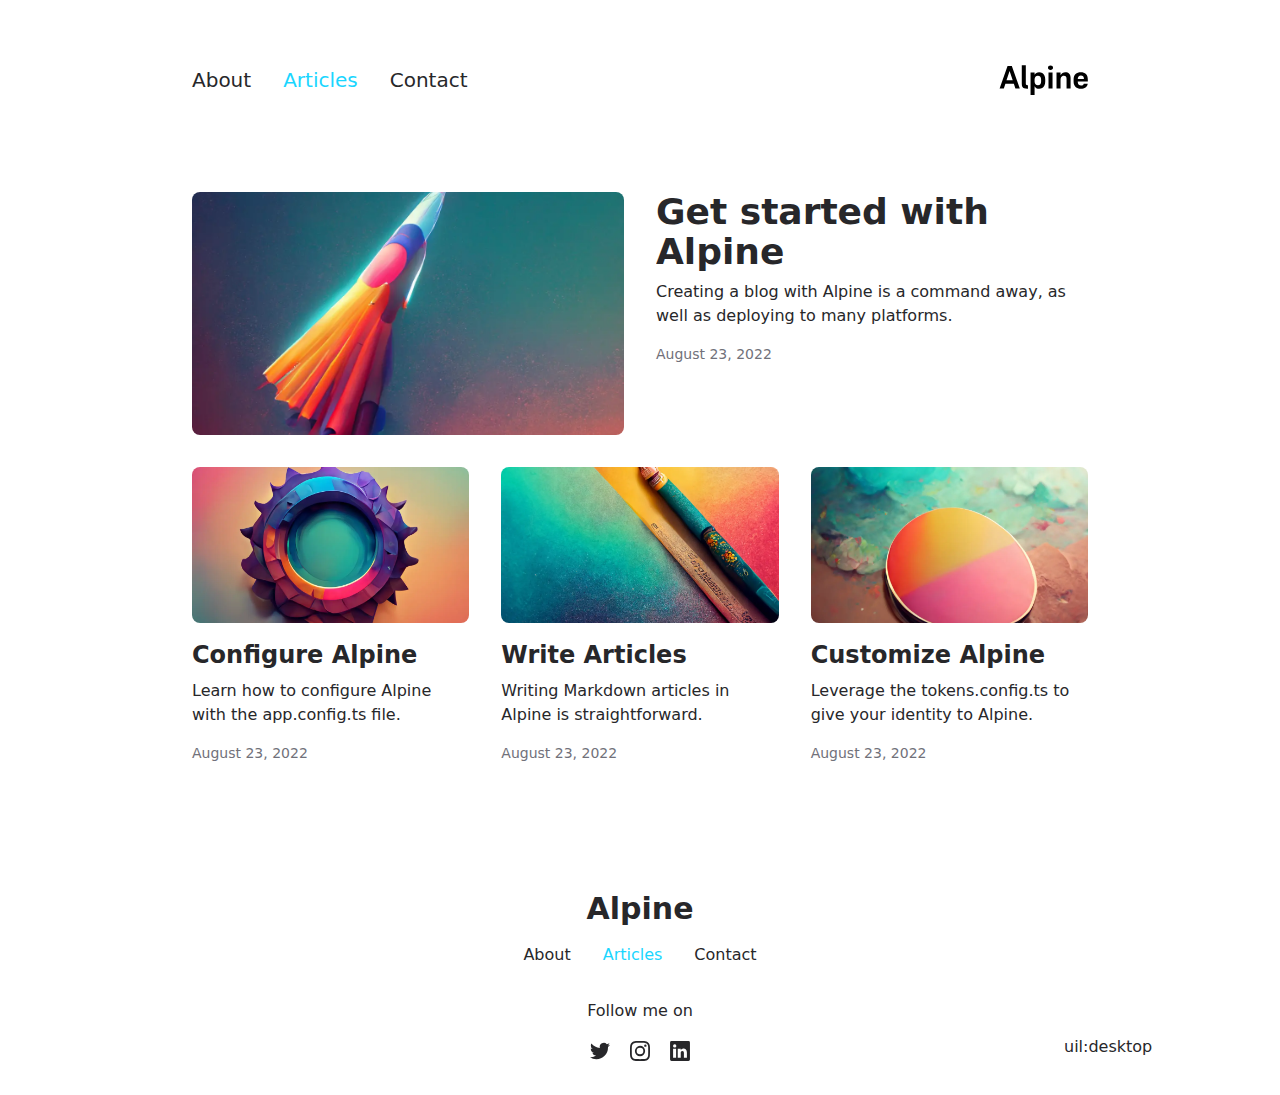
==== articles/index.html @ 825cf994 "Deploying to gh-pages from @ vioksu/nuxt-studio-alpine@f4207c452ab970a226902e7a26ba8d6c8137525a 🚀" ====
<!DOCTYPE html><html lang="en"><head><meta charset="utf-8">
<meta name="viewport" content="width=device-width, initial-scale=1">
<title>Articles</title>
<meta name="twitter:card" content="summary_large_image">
<meta name="description" content="The minimalist blog theme">
<meta property="og:description" content="The minimalist blog theme">
<meta property="og:image" content="/social-card-preview.png">
<meta property="og:image:width" content="400">
<meta property="og:image:height" content="300">
<meta property="og:image:alt" content="An image showcasing my project.">
<meta property="og:title" content="Articles">
<link rel="preload" as="fetch" crossorigin="anonymous" href="/articles/_payload.json">
<link rel="stylesheet" href="/_nuxt/entry.eggonYrV.css">
<link rel="stylesheet" href="/_nuxt/DocumentDrivenNotFound.Qo3ghNwU.css">
<link rel="stylesheet" href="/_nuxt/ArticlesList.9d3ia79c.css">
<link rel="stylesheet" href="/_nuxt/ArticlesListItem.8lKS7ilB.css">
<link rel="stylesheet" href="/_nuxt/ProseA.EMFrCzsw.css">
<link rel="stylesheet" href="/_nuxt/ProseCodeInline._t0tmk19.css">
<link rel="modulepreload" as="script" crossorigin href="/_nuxt/entry.Mct3wrgb.js">
<link rel="modulepreload" as="script" crossorigin href="/_nuxt/NuxtImg.XGGbmatW.js">
<link rel="modulepreload" as="script" crossorigin href="/_nuxt/document-driven.c6Ildq49.js">
<link rel="modulepreload" as="script" crossorigin href="/_nuxt/DocumentDrivenEmpty.C2iQu7y2.js">
<link rel="modulepreload" as="script" crossorigin href="/_nuxt/ContentRenderer.mQAjIphu.js">
<link rel="modulepreload" as="script" crossorigin href="/_nuxt/ContentRendererMarkdown.vue.DuS-UXBf.js">
<link rel="modulepreload" as="script" crossorigin href="/_nuxt/preview.THf3zXQk.js">
<link rel="modulepreload" as="script" crossorigin href="/_nuxt/DocumentDrivenNotFound._FNCalXb.js">
<link rel="modulepreload" as="script" crossorigin href="/_nuxt/page.LBpFKzcS.js">
<link rel="modulepreload" as="script" crossorigin href="/_nuxt/ContentRendererMarkdown.daVtKRZr.js">
<link rel="modulepreload" as="script" crossorigin href="/_nuxt/ArticlesList.ri4PVVdR.js">
<link rel="modulepreload" as="script" crossorigin href="/_nuxt/ArticlesListItem.LqDrs57p.js">
<link rel="modulepreload" as="script" crossorigin href="/_nuxt/date.3uOv5BcS.js">
<link rel="modulepreload" as="script" crossorigin href="/_nuxt/ProseA.SzuJxe-9.js">
<link rel="modulepreload" as="script" crossorigin href="/_nuxt/ProseCodeInline.4p5u0CTg.js">
<link rel="modulepreload" as="script" crossorigin href="/_nuxt/asyncData.eAG9JG-r.js">
<link rel="modulepreload" as="script" crossorigin href="/_nuxt/query.RYZp27i9.js">
<link rel="prefetch" as="style" href="/_nuxt/article.ZD_nXUKt.css">
<link rel="prefetch" as="script" crossorigin href="/_nuxt/article.l-3zfFbI.js">
<link rel="prefetch" as="script" crossorigin href="/_nuxt/default.DdXeZLYD.js">
<link rel="prefetch" as="script" crossorigin href="/_nuxt/client-db.WzeczgQb.js">
<link rel="prefetch" as="script" crossorigin href="/_nuxt/slugify.BfqdErsU.js">
<link rel="prefetch" as="style" href="/_nuxt/useStudio.3MfaGMCn.css">
<link rel="prefetch" as="script" crossorigin href="/_nuxt/useStudio.HnnkqNgJ.js">
<link rel="prefetch" as="style" href="/_nuxt/error-404._LjjY-y0.css">
<link rel="prefetch" as="script" crossorigin href="/_nuxt/error-404.Ei6XRgrh.js">
<link rel="prefetch" as="style" href="/_nuxt/error-500.Ke0_YfD7.css">
<link rel="prefetch" as="script" crossorigin href="/_nuxt/error-500.n2R-vgeG.js">
<script type="module" src="/_nuxt/entry.Mct3wrgb.js" crossorigin></script><style id="pinceau-runtime-hydratable">@media{.phy[--]{--puid:n70by9-v;}.pv-XPcCUh{max-width:var(--elements-container-maxWidth);padding-left:var(--elements-container-padding-mobile);padding-right:var(--elements-container-padding-mobile);}@media (min-width: 475px){.pv-XPcCUh{padding-left:var(--elements-container-padding-xs);padding-right:var(--elements-container-padding-xs);}}@media (min-width: 640px){.pv-XPcCUh{padding-left:var(--elements-container-padding-sm);padding-right:var(--elements-container-padding-sm);}}@media (min-width: 768px){.pv-XPcCUh{padding-left:var(--elements-container-padding-md);padding-right:var(--elements-container-padding-md);}}} </style><style id="pinceau-theme">@media { :root {--pinceau-mq: initial; --alpine-readableLine: 68ch;--alpine-backdrop-backgroundColor: #f4f4f5b3;--prose-code-inline-padding: 0.2rem 0.375rem 0.2rem 0.375rem;--prose-code-block-backdropFilter: contrast(1);--prose-code-block-border-style: solid;--prose-code-block-border-width: 1px;--prose-tbody-tr-borderBottom-style: dashed;--prose-tbody-tr-borderBottom-width: 1px;--prose-th-textAlign: inherit;--prose-thead-borderBottom-style: solid;--prose-thead-borderBottom-width: 1px;--prose-thead-border-style: solid;--prose-thead-border-width: 0px;--prose-table-textAlign: start;--prose-hr-width: 1px;--prose-hr-style: solid;--prose-li-listStylePosition: outside;--prose-ol-li-markerColor: currentColor;--prose-ol-paddingInlineStart: 21px;--prose-ol-listStyleType: decimal;--prose-ul-li-markerColor: currentColor;--prose-ul-paddingInlineStart: 21px;--prose-ul-listStyleType: disc;--prose-blockquote-border-style: solid;--prose-blockquote-border-width: 4px;--prose-blockquote-quotes: '201C' '201D' '2018' '2019';--prose-blockquote-paddingInlineStart: 24px;--prose-a-code-color-hover: currentColor;--prose-a-code-color-static: currentColor;--prose-a-hasCode-borderBottom: none;--prose-a-border-distance: 2px;--prose-a-border-color-hover: currentColor;--prose-a-border-color-static: currentColor;--prose-a-border-style-hover: solid;--prose-a-border-style-static: dashed;--prose-a-border-width: 1px;--prose-a-color-static: inherit;--prose-a-textDecoration: none;--prose-h6-margin: 3rem 0 2rem;--prose-h5-margin: 3rem 0 2rem;--prose-h4-margin: 3rem 0 2rem;--prose-h3-margin: 3rem 0 2rem;--prose-h2-margin: 3rem 0 2rem;--prose-h1-margin: 0 0 2rem;--prose-p-fontSize: 18px;--typography-lead-loose: 2;--typography-lead-relaxed: 1.625;--typography-lead-normal: 1.5;--typography-lead-snug: 1.375;--typography-lead-tight: 1.25;--typography-lead-none: 1;--typography-lead-10: 2.5rem;--typography-lead-9: 2.25rem;--typography-lead-8: 2rem;--typography-lead-7: 1.75rem;--typography-lead-6: 1.5rem;--typography-lead-5: 1.25rem;--typography-lead-4: 1rem;--typography-lead-3: .75rem;--typography-lead-2: .5rem;--typography-lead-1: .025rem;--typography-fontWeight-black: 900;--typography-fontWeight-extrabold: 800;--typography-fontWeight-bold: 700;--typography-fontWeight-semibold: 600;--typography-fontWeight-medium: 500;--typography-fontWeight-normal: 400;--typography-fontWeight-light: 300;--typography-fontWeight-extralight: 200;--typography-fontWeight-thin: 100;--typography-fontSize-9xl: 128px;--typography-fontSize-8xl: 96px;--typography-fontSize-7xl: 72px;--typography-fontSize-6xl: 60px;--typography-fontSize-5xl: 48px;--typography-fontSize-4xl: 36px;--typography-fontSize-3xl: 30px;--typography-fontSize-2xl: 24px;--typography-fontSize-xl: 20px;--typography-fontSize-lg: 18px;--typography-fontSize-base: 16px;--typography-fontSize-sm: 14px;--typography-fontSize-xs: 12px;--typography-letterSpacing-wide: 0.025em;--typography-letterSpacing-tight: -0.025em;--typography-verticalMargin-base: 24px;--typography-verticalMargin-sm: 16px;--elements-border-secondary-hover: [object Object];--elements-backdrop-background: #fffc;--elements-backdrop-filter: saturate(200%) blur(20px);--elements-container-maxWidth: 64rem;--lead-loose: 2;--lead-relaxed: 1.625;--lead-normal: 1.5;--lead-snug: 1.375;--lead-tight: 1.25;--lead-none: 1;--lead-10: 2.5rem;--lead-9: 2.25rem;--lead-8: 2rem;--lead-7: 1.75rem;--lead-6: 1.5rem;--lead-5: 1.25rem;--lead-4: 1rem;--lead-3: .75rem;--lead-2: .5rem;--lead-1: .025rem;--letterSpacing-widest: 0.1em;--letterSpacing-wider: 0.05em;--letterSpacing-wide: 0.025em;--letterSpacing-normal: 0em;--letterSpacing-tight: -0.025em;--letterSpacing-tighter: -0.05em;--fontSize-9xl: 8rem;--fontSize-8xl: 6rem;--fontSize-7xl: 4.5rem;--fontSize-6xl: 3.75rem;--fontSize-5xl: 3rem;--fontSize-4xl: 2.25rem;--fontSize-3xl: 1.875rem;--fontSize-2xl: 1.5rem;--fontSize-xl: 1.25rem;--fontSize-lg: 1.125rem;--fontSize-base: 1rem;--fontSize-sm: 0.875rem;--fontSize-xs: 0.75rem;--fontWeight-black: 900;--fontWeight-extrabold: 800;--fontWeight-bold: 700;--fontWeight-semibold: 600;--fontWeight-medium: 500;--fontWeight-normal: 400;--fontWeight-light: 300;--fontWeight-extralight: 200;--fontWeight-thin: 100;--font-mono: ui-monospace, SFMono-Regular, Menlo, Monaco, Consolas, Liberation Mono, Courier New, monospace;--font-serif: ui-serif, Georgia, Cambria, Times New Roman, Times, serif;--font-sans: ui-sans-serif, system-ui, -apple-system, BlinkMacSystemFont, Segoe UI, Roboto, Helvetica Neue, Arial, Noto Sans, sans-serif, Apple Color Emoji, Segoe UI Emoji, Segoe UI Symbol, Noto Color Emoji;--opacity-total: 1;--opacity-high: 0.8;--opacity-medium: 0.5;--opacity-soft: 0.3;--opacity-light: 0.15;--opacity-bright: 0.1;--opacity-noOpacity: 0;--borderWidth-lg: 3px;--borderWidth-md: 2px;--borderWidth-sm: 1px;--borderWidth-noBorder: 0;--space-rem-875: 0.875rem;--space-rem-625: 0.625rem;--space-rem-375: 0.375rem;--space-rem-125: 0.125rem;--space-px: 1px;--space-128: 32rem;--space-96: 24rem;--space-80: 20rem;--space-72: 18rem;--space-64: 16rem;--space-60: 15rem;--space-56: 14rem;--space-52: 13rem;--space-48: 12rem;--space-44: 11rem;--space-40: 10rem;--space-36: 9rem;--space-32: 8rem;--space-28: 7rem;--space-24: 6rem;--space-20: 5rem;--space-16: 4rem;--space-14: 3.5rem;--space-12: 3rem;--space-11: 2.75rem;--space-10: 2.5rem;--space-9: 2.25rem;--space-8: 2rem;--space-7: 1.75rem;--space-6: 1.5rem;--space-5: 1.25rem;--space-4: 1rem;--space-3: 0.75rem;--space-2: 0.5rem;--space-1: 0.25rem;--space-0: 0px;--size-full: 100%;--size-7xl: 80rem;--size-6xl: 72rem;--size-5xl: 64rem;--size-4xl: 56rem;--size-3xl: 48rem;--size-2xl: 42rem;--size-xl: 36rem;--size-lg: 32rem;--size-md: 28rem;--size-sm: 24rem;--size-xs: 20rem;--size-200: 200px;--size-104: 104px;--size-80: 80px;--size-64: 64px;--size-56: 56px;--size-48: 48px;--size-40: 40px;--size-32: 32px;--size-24: 24px;--size-20: 20px;--size-16: 16px;--size-12: 12px;--size-8: 8px;--size-6: 6px;--size-4: 4px;--size-2: 2px;--size-0: 0px;--radii-full: 9999px;--radii-3xl: 1.75rem;--radii-2xl: 1.5rem;--radii-xl: 1rem;--radii-lg: 0.75rem;--radii-md: 0.5rem;--radii-sm: 0.375rem;--radii-xs: 0.25rem;--radii-2xs: 0.125rem;--radii-none: 0px;--shadow-none: 0px 0px 0px 0px transparent;--shadow-lg: 0px 10px 15px -3px #000000, 0px 4px 6px -4px #000000;--shadow-md: 0px 4px 6px -1px #000000, 0px 2px 4px -2px #000000;--shadow-sm: 0px 1px 3px 0px #000000, 0px 1px 2px -1px #000000;--shadow-xs: 0px 1px 2px 0px #000000;--height-screen: 100vh;--width-screen: 100vw;--color-primary-900: #002e38;--color-primary-800: #005c70;--color-primary-700: #008aa9;--color-primary-600: #00b9e1;--color-primary-500: #1ad6ff;--color-primary-400: #40ddff;--color-primary-300: #66e4ff;--color-primary-200: #8deaff;--color-primary-100: #b3f1ff;--color-primary-50: #d9f8ff;--color-ruby-900: #380011;--color-ruby-800: #700021;--color-ruby-700: #a90032;--color-ruby-600: #e10043;--color-ruby-500: #ff1a5e;--color-ruby-400: #ff4079;--color-ruby-300: #ff6694;--color-ruby-200: #ff8dae;--color-ruby-100: #ffb3c9;--color-ruby-50: #ffd9e4;--color-pink-900: #380025;--color-pink-800: #70004b;--color-pink-700: #a90070;--color-pink-600: #e10095;--color-pink-500: #ff1ab2;--color-pink-400: #ff40bf;--color-pink-300: #ff66cc;--color-pink-200: #ff8dd8;--color-pink-100: #ffb3e5;--color-pink-50: #ffd9f2;--color-purple-900: #190038;--color-purple-800: #330070;--color-purple-700: #4c00a9;--color-purple-600: #6500e1;--color-purple-500: #811aff;--color-purple-400: #9640ff;--color-purple-300: #ab66ff;--color-purple-200: #c08dff;--color-purple-100: #d5b3ff;--color-purple-50: #ead9ff;--color-royalblue-900: #0b0531;--color-royalblue-800: #160a62;--color-royalblue-700: #211093;--color-royalblue-600: #2c15c4;--color-royalblue-500: #4127e8;--color-royalblue-400: #614bec;--color-royalblue-300: #806ff0;--color-royalblue-200: #a093f3;--color-royalblue-100: #c0b7f7;--color-royalblue-50: #dfdbfb;--color-indigoblue-900: #001238;--color-indigoblue-800: #002370;--color-indigoblue-700: #0035a9;--color-indigoblue-600: #0047e1;--color-indigoblue-500: #1a62ff;--color-indigoblue-400: #407cff;--color-indigoblue-300: #6696ff;--color-indigoblue-200: #8db0ff;--color-indigoblue-100: #b3cbff;--color-indigoblue-50: #d9e5ff;--color-blue-900: #002438;--color-blue-800: #004870;--color-blue-700: #006ca9;--color-blue-600: #0090e1;--color-blue-500: #1aadff;--color-blue-400: #40bbff;--color-blue-300: #66c8ff;--color-blue-200: #8dd6ff;--color-blue-100: #b3e4ff;--color-blue-50: #d9f1ff;--color-lightblue-900: #002e38;--color-lightblue-800: #005c70;--color-lightblue-700: #008aa9;--color-lightblue-600: #00b9e1;--color-lightblue-500: #1ad6ff;--color-lightblue-400: #40ddff;--color-lightblue-300: #66e4ff;--color-lightblue-200: #8deaff;--color-lightblue-100: #b3f1ff;--color-lightblue-50: #d9f8ff;--color-teal-900: #062a28;--color-teal-800: #0b544f;--color-teal-700: #117d77;--color-teal-600: #16a79e;--color-teal-500: #1cd1c6;--color-teal-400: #36e4da;--color-teal-300: #5fe9e1;--color-teal-200: #87efe9;--color-teal-100: #aff4f0;--color-teal-50: #d7faf8;--color-pear-900: #2a2b09;--color-pear-800: #545512;--color-pear-700: #7e801b;--color-pear-600: #a8aa24;--color-pear-500: #d0d32f;--color-pear-400: #d8da52;--color-pear-300: #e0e274;--color-pear-200: #e8e997;--color-pear-100: #eff0ba;--color-pear-50: #f7f8dc;--color-red-900: #380300;--color-red-800: #700700;--color-red-700: #a90a00;--color-red-600: #e10e00;--color-red-500: #ff281a;--color-red-400: #ff4c40;--color-red-300: #ff7066;--color-red-200: #ff948d;--color-red-100: #ffb7b3;--color-red-50: #ffdbd9;--color-orange-900: #381800;--color-orange-800: #702f00;--color-orange-700: #a94700;--color-orange-600: #e15e00;--color-orange-500: #ff7a1a;--color-orange-400: #ff9040;--color-orange-300: #ffa666;--color-orange-200: #ffbd8d;--color-orange-100: #ffd3b3;--color-orange-50: #ffe9d9;--color-yellow-900: #362b03;--color-yellow-800: #6d5605;--color-yellow-700: #a38108;--color-yellow-600: #daac0a;--color-yellow-500: #f5c828;--color-yellow-400: #f7d14c;--color-yellow-300: #f8da70;--color-yellow-200: #fae393;--color-yellow-100: #fcedb7;--color-yellow-50: #fdf6db;--color-green-900: #003f25;--color-green-800: #005e38;--color-green-700: #007e4a;--color-green-600: #009d5d;--color-green-500: #00bd6f;--color-green-400: #00dc82;--color-green-300: #30ffaa;--color-green-200: #83ffcc;--color-green-100: #acffdd;--color-green-50: #d6ffee;--color-gray-900: #18181B;--color-gray-800: #27272A;--color-gray-700: #3f3f46;--color-gray-600: #52525B;--color-gray-500: #71717A;--color-gray-400: #a1a1aa;--color-gray-300: #D4d4d8;--color-gray-200: #e4e4e7;--color-gray-100: #f4f4f5;--color-gray-50: #fafafa;--color-black: #0c0c0d;--color-white: #FFFFFF;--media-portrait: only screen and (orientation: portrait);--media-landscape: only screen and (orientation: landscape);--media-rm: (prefers-reduced-motion: reduce);--media-2xl: (min-width: 1536px);--media-xl: (min-width: 1280px);--media-lg: (min-width: 1024px);--media-md: (min-width: 768px);--media-sm: (min-width: 640px);--media-xs: (min-width: 475px);--alpine-body-color: var(--color-gray-800);--alpine-body-backgroundColor: var(--color-white);--prose-code-inline-fontWeight: var(--typography-fontWeight-normal);--prose-code-inline-fontSize: var(--typography-fontSize-sm);--prose-code-inline-borderRadius: var(--radii-xs);--prose-code-block-pre-padding: var(--typography-verticalMargin-sm);--prose-code-block-margin: var(--typography-verticalMargin-base) 0;--prose-code-block-fontSize: var(--typography-fontSize-sm);--prose-tbody-code-inline-fontSize: var(--typography-fontSize-sm);--prose-tbody-td-padding: var(--typography-verticalMargin-sm);--prose-th-fontWeight: var(--typography-fontWeight-semibold);--prose-th-padding: 0 var(--typography-verticalMargin-sm) var(--typography-verticalMargin-sm) var(--typography-verticalMargin-sm);--prose-table-lineHeight: var(--typography-lead-6);--prose-table-fontSize: var(--typography-fontSize-sm);--prose-table-margin: var(--typography-verticalMargin-base) 0;--prose-hr-margin: var(--typography-verticalMargin-base) 0;--prose-li-margin: var(--typography-verticalMargin-sm) 0;--prose-ol-margin: var(--typography-verticalMargin-base) 0;--prose-ul-margin: var(--typography-verticalMargin-base) 0;--prose-blockquote-margin: var(--typography-verticalMargin-base) 0;--prose-a-code-border-style: var(--prose-a-border-style-static);--prose-a-code-border-width: var(--prose-a-border-width);--prose-a-fontWeight: var(--typography-fontWeight-medium);--prose-img-margin: var(--typography-verticalMargin-base) 0;--prose-strong-fontWeight: var(--typography-fontWeight-semibold);--prose-h6-iconSize: var(--typography-fontSize-base);--prose-h6-fontWeight: var(--typography-fontWeight-semibold);--prose-h6-lineHeight: var(--typography-lead-normal);--prose-h6-fontSize: var(--typography-fontSize-lg);--prose-h5-iconSize: var(--typography-fontSize-lg);--prose-h5-fontWeight: var(--typography-fontWeight-semibold);--prose-h5-lineHeight: var(--typography-lead-snug);--prose-h5-fontSize: var(--typography-fontSize-xl);--prose-h4-iconSize: var(--typography-fontSize-lg);--prose-h4-letterSpacing: var(--typography-letterSpacing-tight);--prose-h4-fontWeight: var(--typography-fontWeight-semibold);--prose-h4-lineHeight: var(--typography-lead-snug);--prose-h4-fontSize: var(--typography-fontSize-2xl);--prose-h3-iconSize: var(--typography-fontSize-xl);--prose-h3-letterSpacing: var(--typography-letterSpacing-tight);--prose-h3-fontWeight: var(--typography-fontWeight-semibold);--prose-h3-lineHeight: var(--typography-lead-snug);--prose-h3-fontSize: var(--typography-fontSize-3xl);--prose-h2-iconSize: var(--typography-fontSize-2xl);--prose-h2-letterSpacing: var(--typography-letterSpacing-tight);--prose-h2-fontWeight: var(--typography-fontWeight-semibold);--prose-h2-lineHeight: var(--typography-lead-tight);--prose-h2-fontSize: var(--typography-fontSize-4xl);--prose-h1-iconSize: var(--typography-fontSize-3xl);--prose-h1-letterSpacing: var(--typography-letterSpacing-tight);--prose-h1-fontWeight: var(--typography-fontWeight-bold);--prose-h1-lineHeight: var(--typography-lead-tight);--prose-h1-fontSize: var(--typography-fontSize-5xl);--prose-p-br-margin: var(--typography-verticalMargin-base) 0 0 0;--prose-p-margin: var(--typography-verticalMargin-base) 0;--prose-p-lineHeight: var(--typography-lead-normal);--typography-color-primary-900: var(--color-primary-900);--typography-color-primary-800: var(--color-primary-800);--typography-color-primary-700: var(--color-primary-700);--typography-color-primary-600: var(--color-primary-600);--typography-color-primary-500: var(--color-primary-500);--typography-color-primary-400: var(--color-primary-400);--typography-color-primary-300: var(--color-primary-300);--typography-color-primary-200: var(--color-primary-200);--typography-color-primary-100: var(--color-primary-100);--typography-color-primary-50: var(--color-primary-50);--typography-font-code: var(--font-mono);--typography-font-body: var(--font-sans);--typography-font-display: var(--font-sans);--typography-body-backgroundColor: var(--color-white);--typography-body-color: var(--color-black);--elements-state-danger-borderColor-secondary: var(--color-red-200);--elements-state-danger-borderColor-primary: var(--color-red-100);--elements-state-danger-backgroundColor-secondary: var(--color-red-100);--elements-state-danger-backgroundColor-primary: var(--color-red-50);--elements-state-danger-color-secondary: var(--color-red-600);--elements-state-danger-color-primary: var(--color-red-500);--elements-state-warning-borderColor-secondary: var(--color-yellow-200);--elements-state-warning-borderColor-primary: var(--color-yellow-100);--elements-state-warning-backgroundColor-secondary: var(--color-yellow-100);--elements-state-warning-backgroundColor-primary: var(--color-yellow-50);--elements-state-warning-color-secondary: var(--color-yellow-700);--elements-state-warning-color-primary: var(--color-yellow-600);--elements-state-success-borderColor-secondary: var(--color-green-200);--elements-state-success-borderColor-primary: var(--color-green-100);--elements-state-success-backgroundColor-secondary: var(--color-green-100);--elements-state-success-backgroundColor-primary: var(--color-green-50);--elements-state-success-color-secondary: var(--color-green-600);--elements-state-success-color-primary: var(--color-green-500);--elements-state-info-borderColor-secondary: var(--color-blue-200);--elements-state-info-borderColor-primary: var(--color-blue-100);--elements-state-info-backgroundColor-secondary: var(--color-blue-100);--elements-state-info-backgroundColor-primary: var(--color-blue-50);--elements-state-info-color-secondary: var(--color-blue-600);--elements-state-info-color-primary: var(--color-blue-500);--elements-state-primary-borderColor-secondary: var(--color-primary-200);--elements-state-primary-borderColor-primary: var(--color-primary-100);--elements-state-primary-backgroundColor-secondary: var(--color-primary-100);--elements-state-primary-backgroundColor-primary: var(--color-primary-50);--elements-state-primary-color-secondary: var(--color-primary-700);--elements-state-primary-color-primary: var(--color-primary-600);--elements-surface-secondary-backgroundColor: var(--color-gray-200);--elements-surface-primary-backgroundColor: var(--color-gray-100);--elements-surface-background-base: var(--color-gray-100);--elements-border-secondary-static: var(--color-gray-200);--elements-border-primary-hover: var(--color-gray-200);--elements-border-primary-static: var(--color-gray-100);--elements-container-padding-md: var(--space-16);--elements-container-padding-sm: var(--space-12);--elements-container-padding-xs: var(--space-8);--elements-container-padding-mobile: var(--space-6);--elements-text-secondary-color-hover: var(--color-gray-700);--elements-text-secondary-color-static: var(--color-gray-500);--elements-text-primary-color-static: var(--color-gray-900);--text-6xl-lineHeight: var(--lead-none);--text-6xl-fontSize: var(--fontSize-6xl);--text-5xl-lineHeight: var(--lead-none);--text-5xl-fontSize: var(--fontSize-5xl);--text-4xl-lineHeight: var(--lead-10);--text-4xl-fontSize: var(--fontSize-4xl);--text-3xl-lineHeight: var(--lead-9);--text-3xl-fontSize: var(--fontSize-3xl);--text-2xl-lineHeight: var(--lead-8);--text-2xl-fontSize: var(--fontSize-2xl);--text-xl-lineHeight: var(--lead-7);--text-xl-fontSize: var(--fontSize-xl);--text-lg-lineHeight: var(--lead-7);--text-lg-fontSize: var(--fontSize-lg);--text-base-lineHeight: var(--lead-6);--text-base-fontSize: var(--fontSize-base);--text-sm-lineHeight: var(--lead-5);--text-sm-fontSize: var(--fontSize-sm);--text-xs-lineHeight: var(--lead-4);--text-xs-fontSize: var(--fontSize-xs);--shadow-2xl: 0px 25px 50px -12px var(--color-gray-900);--shadow-xl: 0px 20px 25px -5px var(--color-gray-400), 0px 8px 10px -6px #000000;--color-secondary-900: var(--color-gray-900);--color-secondary-800: var(--color-gray-800);--color-secondary-700: var(--color-gray-700);--color-secondary-600: var(--color-gray-600);--color-secondary-500: var(--color-gray-500);--color-secondary-400: var(--color-gray-400);--color-secondary-300: var(--color-gray-300);--color-secondary-200: var(--color-gray-200);--color-secondary-100: var(--color-gray-100);--color-secondary-50: var(--color-gray-50);--prose-a-code-background-hover: var(--typography-color-primary-50);--prose-a-code-border-color-hover: var(--typography-color-primary-500);--prose-a-color-hover: var(--typography-color-primary-500);--typography-color-secondary-900: var(--color-secondary-900);--typography-color-secondary-800: var(--color-secondary-800);--typography-color-secondary-700: var(--color-secondary-700);--typography-color-secondary-600: var(--color-secondary-600);--typography-color-secondary-500: var(--color-secondary-500);--typography-color-secondary-400: var(--color-secondary-400);--typography-color-secondary-300: var(--color-secondary-300);--typography-color-secondary-200: var(--color-secondary-200);--typography-color-secondary-100: var(--color-secondary-100);--typography-color-secondary-50: var(--color-secondary-50);--prose-code-inline-backgroundColor: var(--typography-color-secondary-100);--prose-code-inline-color: var(--typography-color-secondary-700);--prose-code-block-backgroundColor: var(--typography-color-secondary-100);--prose-code-block-color: var(--typography-color-secondary-700);--prose-code-block-border-color: var(--typography-color-secondary-200);--prose-tbody-tr-borderBottom-color: var(--typography-color-secondary-200);--prose-th-color: var(--typography-color-secondary-600);--prose-thead-borderBottom-color: var(--typography-color-secondary-200);--prose-thead-border-color: var(--typography-color-secondary-300);--prose-hr-color: var(--typography-color-secondary-200);--prose-blockquote-border-color: var(--typography-color-secondary-200);--prose-blockquote-color: var(--typography-color-secondary-500);--prose-a-code-border-color-static: var(--typography-color-secondary-400); } }@media { :root.dark {--pinceau-mq: dark; --alpine-backdrop-backgroundColor: #18181bb3;--prose-code-block-backdropFilter: contrast(1);--prose-ol-li-markerColor: currentColor;--prose-ul-li-markerColor: currentColor;--prose-a-code-color-hover: currentColor;--prose-a-code-color-static: currentColor;--prose-a-border-color-hover: currentColor;--prose-a-border-color-static: currentColor;--prose-a-color-static: inherit;--elements-backdrop-background: #0c0d0ccc;--alpine-body-color: var(--color-gray-200);--alpine-body-backgroundColor: var(--color-black);--typography-body-backgroundColor: var(--color-black);--typography-body-color: var(--color-white);--elements-state-danger-borderColor-secondary: var(--color-red-700);--elements-state-danger-borderColor-primary: var(--color-red-800);--elements-state-danger-backgroundColor-secondary: var(--color-red-800);--elements-state-danger-backgroundColor-primary: var(--color-red-900);--elements-state-danger-color-secondary: var(--color-red-200);--elements-state-danger-color-primary: var(--color-red-300);--elements-state-warning-borderColor-secondary: var(--color-yellow-700);--elements-state-warning-borderColor-primary: var(--color-yellow-800);--elements-state-warning-backgroundColor-secondary: var(--color-yellow-800);--elements-state-warning-backgroundColor-primary: var(--color-yellow-900);--elements-state-warning-color-secondary: var(--color-yellow-200);--elements-state-warning-color-primary: var(--color-yellow-400);--elements-state-success-borderColor-secondary: var(--color-green-700);--elements-state-success-borderColor-primary: var(--color-green-800);--elements-state-success-backgroundColor-secondary: var(--color-green-800);--elements-state-success-backgroundColor-primary: var(--color-green-900);--elements-state-success-color-secondary: var(--color-green-200);--elements-state-success-color-primary: var(--color-green-400);--elements-state-info-borderColor-secondary: var(--color-blue-700);--elements-state-info-borderColor-primary: var(--color-blue-800);--elements-state-info-backgroundColor-secondary: var(--color-blue-800);--elements-state-info-backgroundColor-primary: var(--color-blue-900);--elements-state-info-color-secondary: var(--color-blue-200);--elements-state-info-color-primary: var(--color-blue-400);--elements-state-primary-borderColor-secondary: var(--color-primary-700);--elements-state-primary-borderColor-primary: var(--color-primary-800);--elements-state-primary-backgroundColor-secondary: var(--color-primary-800);--elements-state-primary-backgroundColor-primary: var(--color-primary-900);--elements-state-primary-color-secondary: var(--color-primary-200);--elements-state-primary-color-primary: var(--color-primary-400);--elements-surface-secondary-backgroundColor: var(--color-gray-800);--elements-surface-primary-backgroundColor: var(--color-gray-900);--elements-surface-background-base: var(--color-gray-900);--elements-border-secondary-static: var(--color-gray-800);--elements-border-primary-hover: var(--color-gray-800);--elements-border-primary-static: var(--color-gray-900);--elements-text-secondary-color-hover: var(--color-gray-200);--elements-text-secondary-color-static: var(--color-gray-400);--elements-text-primary-color-static: var(--color-gray-50);--prose-a-code-background-hover: var(--typography-color-primary-900);--prose-a-code-border-color-hover: var(--typography-color-primary-600);--prose-a-color-hover: var(--typography-color-primary-400);--prose-code-inline-backgroundColor: var(--typography-color-secondary-800);--prose-code-inline-color: var(--typography-color-secondary-200);--prose-code-block-backgroundColor: var(--typography-color-secondary-900);--prose-code-block-color: var(--typography-color-secondary-200);--prose-code-block-border-color: var(--typography-color-secondary-800);--prose-tbody-tr-borderBottom-color: var(--typography-color-secondary-800);--prose-th-color: var(--typography-color-secondary-400);--prose-thead-borderBottom-color: var(--typography-color-secondary-800);--prose-thead-border-color: var(--typography-color-secondary-600);--prose-hr-color: var(--typography-color-secondary-800);--prose-blockquote-border-color: var(--typography-color-secondary-700);--prose-blockquote-color: var(--typography-color-secondary-400);--prose-a-code-border-color-static: var(--typography-color-secondary-600); } }</style><script>"use strict";(()=>{const a=window,e=document.documentElement,m=["dark","light"],c=window&&window.localStorage&&window.localStorage.getItem&&window.localStorage.getItem("nuxt-color-mode")||"system";let n=c==="system"?d():c;const l=e.getAttribute("data-color-mode-forced");l&&(n=l),i(n),a["__NUXT_COLOR_MODE__"]={preference:c,value:n,getColorScheme:d,addColorScheme:i,removeColorScheme:f};function i(o){const t=""+o+"",s="";e.classList?e.classList.add(t):e.className+=" "+t,s&&e.setAttribute("data-"+s,o)}function f(o){const t=""+o+"",s="";e.classList?e.classList.remove(t):e.className=e.className.replace(new RegExp(t,"g"),""),s&&e.removeAttribute("data-"+s)}function r(o){return a.matchMedia("(prefers-color-scheme"+o+")")}function d(){if(a.matchMedia&&r("").media!=="not all"){for(const o of m)if(r(":"+o).matches)return o}return"light"}})();
</script></head><body><div id="__nuxt"><div class="container pv-XPcCUh pc-n70by9 app-layout" data-v-586fdfb7 data-v-c3c5af0d><!--[--><div class="nuxt-progress" style="width:0%;height:3px;opacity:0;background-size:Infinity% auto;" data-v-586fdfb7></div><header class="right" data-v-586fdfb7 data-v-d6daa257><div class="menu" data-v-d6daa257><button aria-label="Navigation Menu" data-v-d6daa257><svg width="24" height="24" viewBox="0 0 68 68" fill="currentColor" xmlns="http://www.w3.org/2000/svg" data-v-d6daa257><path d="M8 34C8 32.1362 8 31.2044 8.30448 30.4693C8.71046 29.4892 9.48915 28.7105 10.4693 28.3045C11.2044 28 12.1362 28 14 28C15.8638 28 16.7956 28 17.5307 28.3045C18.5108 28.7105 19.2895 29.4892 19.6955 30.4693C20 31.2044 20 32.1362 20 34C20 35.8638 20 36.7956 19.6955 37.5307C19.2895 38.5108 18.5108 39.2895 17.5307 39.6955C16.7956 40 15.8638 40 14 40C12.1362 40 11.2044 40 10.4693 39.6955C9.48915 39.2895 8.71046 38.5108 8.30448 37.5307C8 36.7956 8 35.8638 8 34Z" data-v-d6daa257></path><path d="M28 34C28 32.1362 28 31.2044 28.3045 30.4693C28.7105 29.4892 29.4892 28.7105 30.4693 28.3045C31.2044 28 32.1362 28 34 28C35.8638 28 36.7956 28 37.5307 28.3045C38.5108 28.7105 39.2895 29.4892 39.6955 30.4693C40 31.2044 40 32.1362 40 34C40 35.8638 40 36.7956 39.6955 37.5307C39.2895 38.5108 38.5108 39.2895 37.5307 39.6955C36.7956 40 35.8638 40 34 40C32.1362 40 31.2044 40 30.4693 39.6955C29.4892 39.2895 28.7105 38.5108 28.3045 37.5307C28 36.7956 28 35.8638 28 34Z" data-v-d6daa257></path><path d="M48 34C48 32.1362 48 31.2044 48.3045 30.4693C48.7105 29.4892 49.4892 28.7105 50.4693 28.3045C51.2044 28 52.1362 28 54 28C55.8638 28 56.7956 28 57.5307 28.3045C58.5108 28.7105 59.2895 29.4892 59.6955 30.4693C60 31.2044 60 32.1362 60 34C60 35.8638 60 36.7956 59.6955 37.5307C59.2895 38.5108 58.5108 39.2895 57.5307 39.6955C56.7956 40 55.8638 40 54 40C52.1362 40 51.2044 40 50.4693 39.6955C49.4892 39.2895 48.7105 38.5108 48.3045 37.5307C48 36.7956 48 35.8638 48 34Z" data-v-d6daa257></path></svg></button></div><div class="overlay" data-v-d6daa257><nav data-v-d6daa257 data-v-f795cf87><ul data-v-f795cf87><!--[--><li data-v-f795cf87><a href="/" class="" data-v-f795cf87><span class="underline-fx" data-v-f795cf87></span> About</a></li><li data-v-f795cf87><a aria-current="page" href="/articles" class="router-link-active router-link-exact-active" data-v-f795cf87><span class="underline-fx" data-v-f795cf87></span> Articles</a></li><li data-v-f795cf87><a href="/contact" class="" data-v-f795cf87><span class="underline-fx" data-v-f795cf87></span> Contact</a></li><!--]--></ul></nav></div><div class="logo" data-v-d6daa257><a href="/" class="" data-v-d6daa257><img src="/logo-dark.svg" class="dark-img" alt="alpine" width="89" height="31" data-v-d6daa257><img src="/logo.svg" class="light-img" alt="alpine" width="89" height="31" data-v-d6daa257></a></div><div class="main-nav" data-v-d6daa257><nav data-v-d6daa257 data-v-f795cf87><ul data-v-f795cf87><!--[--><li data-v-f795cf87><a href="/" class="" data-v-f795cf87><span class="underline-fx" data-v-f795cf87></span> About</a></li><li data-v-f795cf87><a aria-current="page" href="/articles" class="router-link-active router-link-exact-active" data-v-f795cf87><span class="underline-fx" data-v-f795cf87></span> Articles</a></li><li data-v-f795cf87><a href="/contact" class="" data-v-f795cf87><span class="underline-fx" data-v-f795cf87></span> Contact</a></li><!--]--></ul></nav></div></header><!--[--><div class="document-driven-page"><main><!--[--><div><div class="articles-list" data-v-8dc660cb><div class="featured" data-v-8dc660cb><article class="featured" data-v-8dc660cb data-v-3c68c7c2><div class="image" data-v-3c68c7c2><!----><a href="/articles/get-started" class="" data-v-3c68c7c2><img src="/articles/get-started.webp" alt="Get started with Alpine" width="16" height="9" data-v-3c68c7c2></a></div><div class="content" data-v-3c68c7c2><a href="/articles/get-started" class="headline" data-v-3c68c7c2><h1 data-v-3c68c7c2>Get started with Alpine</h1></a><p class="description" data-v-3c68c7c2>Creating a blog with Alpine is a command away, as well as deploying to many platforms.</p><time data-v-3c68c7c2>August 23, 2022</time></div></article></div><div class="layout" data-v-8dc660cb><!--[--><article class="" data-v-8dc660cb data-v-3c68c7c2><div class="image" data-v-3c68c7c2><!----><a href="/articles/configure" class="" data-v-3c68c7c2><img src="/articles/configure-alpine.webp" alt="Configure Alpine" width="16" height="9" data-v-3c68c7c2></a></div><div class="content" data-v-3c68c7c2><a href="/articles/configure" class="headline" data-v-3c68c7c2><h1 data-v-3c68c7c2>Configure Alpine</h1></a><p class="description" data-v-3c68c7c2>Learn how to configure Alpine with the app.config.ts file.</p><time data-v-3c68c7c2>August 23, 2022</time></div></article><article class="" data-v-8dc660cb data-v-3c68c7c2><div class="image" data-v-3c68c7c2><!----><a href="/articles/write-articles" class="" data-v-3c68c7c2><img src="/articles/write-articles.webp" alt="Write Articles" width="16" height="9" data-v-3c68c7c2></a></div><div class="content" data-v-3c68c7c2><a href="/articles/write-articles" class="headline" data-v-3c68c7c2><h1 data-v-3c68c7c2>Write Articles</h1></a><p class="description" data-v-3c68c7c2>Writing Markdown articles in Alpine is straightforward.</p><time data-v-3c68c7c2>August 23, 2022</time></div></article><article class="" data-v-8dc660cb data-v-3c68c7c2><div class="image" data-v-3c68c7c2><!----><a href="/articles/design-tokens" class="" data-v-3c68c7c2><img src="/articles/design-tokens.webp" alt="Customize Alpine" width="16" height="9" data-v-3c68c7c2></a></div><div class="content" data-v-3c68c7c2><a href="/articles/design-tokens" class="headline" data-v-3c68c7c2><h1 data-v-3c68c7c2>Customize Alpine</h1></a><p class="description" data-v-3c68c7c2>Leverage the tokens.config.ts to give your identity to Alpine.</p><time data-v-3c68c7c2>August 23, 2022</time></div></article><!--]--></div></div></div><!--]--></main></div><!--]--><footer class="center" data-v-586fdfb7 data-v-86c7294d><a href="https://www.github.com/nuxt-themes/alpine" rel="noopener noreferrer" class="credits" data-v-86c7294d>Alpine</a><div class="navigation" data-v-86c7294d><nav data-v-86c7294d data-v-f795cf87><ul data-v-f795cf87><!--[--><li data-v-f795cf87><a href="/" class="" data-v-f795cf87><span class="underline-fx" data-v-f795cf87></span> About</a></li><li data-v-f795cf87><a aria-current="page" href="/articles" class="router-link-active router-link-exact-active" data-v-f795cf87><span class="underline-fx" data-v-f795cf87></span> Articles</a></li><li data-v-f795cf87><a href="/contact" class="" data-v-f795cf87><span class="underline-fx" data-v-f795cf87></span> Contact</a></li><!--]--></ul></nav></div><p class="message" data-v-86c7294d>Follow me on</p><div class="icons" data-v-86c7294d><div class="social" data-v-86c7294d><!--[--><a href="https://twitter.com/nuxtlabs" rel="noopener noreferrer" target="_blank" title="nuxtlabs" aria-label="nuxtlabs" data-v-6d6a83d5><svg xmlns="http://www.w3.org/2000/svg" xmlns:xlink="http://www.w3.org/1999/xlink" aria-hidden="true" role="img" class="icon" data-v-6d6a83d5 style="" width="1em" height="1em" viewBox="0 0 24 24" data-v-9328f960><path fill="currentColor" d="M22 5.8a8.49 8.49 0 0 1-2.36.64a4.13 4.13 0 0 0 1.81-2.27a8.21 8.21 0 0 1-2.61 1a4.1 4.1 0 0 0-7 3.74a11.64 11.64 0 0 1-8.45-4.29a4.16 4.16 0 0 0-.55 2.07a4.09 4.09 0 0 0 1.82 3.41a4.05 4.05 0 0 1-1.86-.51v.05a4.1 4.1 0 0 0 3.3 4a3.93 3.93 0 0 1-1.1.17a4.9 4.9 0 0 1-.77-.07a4.11 4.11 0 0 0 3.83 2.84A8.22 8.22 0 0 1 3 18.34a7.93 7.93 0 0 1-1-.06a11.57 11.57 0 0 0 6.29 1.85A11.59 11.59 0 0 0 20 8.45v-.53a8.43 8.43 0 0 0 2-2.12"/></svg></a><a href="https://instagram.com/atinuxt" rel="noopener noreferrer" target="_blank" title="atinuxt" aria-label="atinuxt" data-v-6d6a83d5><svg xmlns="http://www.w3.org/2000/svg" xmlns:xlink="http://www.w3.org/1999/xlink" aria-hidden="true" role="img" class="icon" data-v-6d6a83d5 style="" width="1em" height="1em" viewBox="0 0 24 24" data-v-9328f960><path fill="currentColor" d="M17.34 5.46a1.2 1.2 0 1 0 1.2 1.2a1.2 1.2 0 0 0-1.2-1.2m4.6 2.42a7.59 7.59 0 0 0-.46-2.43a4.94 4.94 0 0 0-1.16-1.77a4.7 4.7 0 0 0-1.77-1.15a7.3 7.3 0 0 0-2.43-.47C15.06 2 14.72 2 12 2s-3.06 0-4.12.06a7.3 7.3 0 0 0-2.43.47a4.78 4.78 0 0 0-1.77 1.15a4.7 4.7 0 0 0-1.15 1.77a7.3 7.3 0 0 0-.47 2.43C2 8.94 2 9.28 2 12s0 3.06.06 4.12a7.3 7.3 0 0 0 .47 2.43a4.7 4.7 0 0 0 1.15 1.77a4.78 4.78 0 0 0 1.77 1.15a7.3 7.3 0 0 0 2.43.47C8.94 22 9.28 22 12 22s3.06 0 4.12-.06a7.3 7.3 0 0 0 2.43-.47a4.7 4.7 0 0 0 1.77-1.15a4.85 4.85 0 0 0 1.16-1.77a7.59 7.59 0 0 0 .46-2.43c0-1.06.06-1.4.06-4.12s0-3.06-.06-4.12M20.14 16a5.61 5.61 0 0 1-.34 1.86a3.06 3.06 0 0 1-.75 1.15a3.19 3.19 0 0 1-1.15.75a5.61 5.61 0 0 1-1.86.34c-1 .05-1.37.06-4 .06s-3 0-4-.06a5.73 5.73 0 0 1-1.94-.3a3.27 3.27 0 0 1-1.1-.75a3 3 0 0 1-.74-1.15a5.54 5.54 0 0 1-.4-1.9c0-1-.06-1.37-.06-4s0-3 .06-4a5.54 5.54 0 0 1 .35-1.9A3 3 0 0 1 5 5a3.14 3.14 0 0 1 1.1-.8A5.73 5.73 0 0 1 8 3.86c1 0 1.37-.06 4-.06s3 0 4 .06a5.61 5.61 0 0 1 1.86.34a3.06 3.06 0 0 1 1.19.8a3.06 3.06 0 0 1 .75 1.1a5.61 5.61 0 0 1 .34 1.9c.05 1 .06 1.37.06 4s-.01 3-.06 4M12 6.87A5.13 5.13 0 1 0 17.14 12A5.12 5.12 0 0 0 12 6.87m0 8.46A3.33 3.33 0 1 1 15.33 12A3.33 3.33 0 0 1 12 15.33"/></svg></a><a href="https://www.linkedin.com/company/nuxtlabs" rel="noopener noreferrer" target="_blank" title="LinkedIn" aria-label="LinkedIn" data-v-6d6a83d5><svg xmlns="http://www.w3.org/2000/svg" xmlns:xlink="http://www.w3.org/1999/xlink" aria-hidden="true" role="img" class="icon" data-v-6d6a83d5 style="" width="1em" height="1em" viewBox="0 0 24 24" data-v-9328f960><path fill="currentColor" d="M20.47 2H3.53a1.45 1.45 0 0 0-1.47 1.43v17.14A1.45 1.45 0 0 0 3.53 22h16.94a1.45 1.45 0 0 0 1.47-1.43V3.43A1.45 1.45 0 0 0 20.47 2M8.09 18.74h-3v-9h3ZM6.59 8.48a1.56 1.56 0 1 1 0-3.12a1.57 1.57 0 1 1 0 3.12m12.32 10.26h-3v-4.83c0-1.21-.43-2-1.52-2A1.65 1.65 0 0 0 12.85 13a2 2 0 0 0-.1.73v5h-3v-9h3V11a3 3 0 0 1 2.71-1.5c2 0 3.45 1.29 3.45 4.06Z"/></svg></a><!--]--></div><div class="color-mode-switch" data-v-86c7294d><button aria-label="Color Mode" data-v-86c7294d data-v-0099b763><span data-v-0099b763></span></button></div></div></footer><!--]--></div></div><script type="application/json" id="__NUXT_DATA__" data-ssr="true" data-src="/articles/_payload.json">[{"state":1,"once":79,"_errors":81,"serverRendered":51,"path":7,"prerenderedAt":84},["Reactive",2],{"$sdd-pages":3,"$sdd-surrounds":29,"$sdd-globals":47,"$scolor-mode":49,"$sdd-navigation":52,"$sicons":70},["ShallowRef",4],["ShallowReactive",5],{"/articles":6},{"_path":7,"_dir":8,"_draft":9,"_partial":9,"_locale":8,"title":10,"description":8,"layout":11,"body":12,"_type":24,"_id":25,"_source":26,"_file":27,"_extension":28},"/articles","",false,"Articles","page",{"type":13,"children":14,"toc":21},"root",[15],{"type":16,"tag":17,"props":18,"children":20},"element","articles-list",{"path":19},"articles",[],{"title":8,"searchDepth":22,"depth":22,"links":23},2,[],"markdown","content:2.articles.md","content","2.articles.md","md",["ShallowRef",30],["ShallowReactive",31],{"/articles":32},[33,42],{"_path":34,"_dir":8,"_draft":9,"_partial":9,"_locale":8,"title":35,"description":36,"layout":37,"head":38,"_type":24,"_id":40,"_source":26,"_file":41,"_extension":28},"/","About","An open source blog theme powered by Nuxt.","default",{"title":39},"Alpine","content:1.index.md","1.index.md",{"_path":43,"_dir":8,"_draft":9,"_partial":9,"_locale":8,"title":44,"description":8,"layout":37,"_type":24,"_id":45,"_source":26,"_file":46,"_extension":28},"/contact","Contact","content:3.contact.md","3.contact.md",["ShallowRef",48],{},{"preference":50,"value":50,"unknown":51,"forced":9},"system",true,[53,54,69],{"title":35,"_path":34,"layout":37},{"title":10,"_path":7,"children":55,"layout":11},[56,60,63,66],{"title":57,"_path":58,"layout":59},"Get started with Alpine","/articles/get-started","article",{"title":61,"_path":62,"layout":59},"Configure Alpine","/articles/configure",{"title":64,"_path":65,"layout":59},"Write Articles","/articles/write-articles",{"title":67,"_path":68,"layout":59},"Customize Alpine","/articles/design-tokens",{"title":44,"_path":43,"layout":37},{"uil:twitter":71,"uil:instagram":75,"uil:linkedin":77},{"left":72,"top":72,"width":73,"height":73,"rotate":72,"vFlip":9,"hFlip":9,"body":74},0,24,"\u003Cpath fill=\"currentColor\" d=\"M22 5.8a8.49 8.49 0 0 1-2.36.64a4.13 4.13 0 0 0 1.81-2.27a8.21 8.21 0 0 1-2.61 1a4.1 4.1 0 0 0-7 3.74a11.64 11.64 0 0 1-8.45-4.29a4.16 4.16 0 0 0-.55 2.07a4.09 4.09 0 0 0 1.82 3.41a4.05 4.05 0 0 1-1.86-.51v.05a4.1 4.1 0 0 0 3.3 4a3.93 3.93 0 0 1-1.1.17a4.9 4.9 0 0 1-.77-.07a4.11 4.11 0 0 0 3.83 2.84A8.22 8.22 0 0 1 3 18.34a7.93 7.93 0 0 1-1-.06a11.57 11.57 0 0 0 6.29 1.85A11.59 11.59 0 0 0 20 8.45v-.53a8.43 8.43 0 0 0 2-2.12\"/>",{"left":72,"top":72,"width":73,"height":73,"rotate":72,"vFlip":9,"hFlip":9,"body":76},"\u003Cpath fill=\"currentColor\" d=\"M17.34 5.46a1.2 1.2 0 1 0 1.2 1.2a1.2 1.2 0 0 0-1.2-1.2m4.6 2.42a7.59 7.59 0 0 0-.46-2.43a4.94 4.94 0 0 0-1.16-1.77a4.7 4.7 0 0 0-1.77-1.15a7.3 7.3 0 0 0-2.43-.47C15.06 2 14.72 2 12 2s-3.06 0-4.12.06a7.3 7.3 0 0 0-2.43.47a4.78 4.78 0 0 0-1.77 1.15a4.7 4.7 0 0 0-1.15 1.77a7.3 7.3 0 0 0-.47 2.43C2 8.94 2 9.28 2 12s0 3.06.06 4.12a7.3 7.3 0 0 0 .47 2.43a4.7 4.7 0 0 0 1.15 1.77a4.78 4.78 0 0 0 1.77 1.15a7.3 7.3 0 0 0 2.43.47C8.94 22 9.28 22 12 22s3.06 0 4.12-.06a7.3 7.3 0 0 0 2.43-.47a4.7 4.7 0 0 0 1.77-1.15a4.85 4.85 0 0 0 1.16-1.77a7.59 7.59 0 0 0 .46-2.43c0-1.06.06-1.4.06-4.12s0-3.06-.06-4.12M20.14 16a5.61 5.61 0 0 1-.34 1.86a3.06 3.06 0 0 1-.75 1.15a3.19 3.19 0 0 1-1.15.75a5.61 5.61 0 0 1-1.86.34c-1 .05-1.37.06-4 .06s-3 0-4-.06a5.73 5.73 0 0 1-1.94-.3a3.27 3.27 0 0 1-1.1-.75a3 3 0 0 1-.74-1.15a5.54 5.54 0 0 1-.4-1.9c0-1-.06-1.37-.06-4s0-3 .06-4a5.54 5.54 0 0 1 .35-1.9A3 3 0 0 1 5 5a3.14 3.14 0 0 1 1.1-.8A5.73 5.73 0 0 1 8 3.86c1 0 1.37-.06 4-.06s3 0 4 .06a5.61 5.61 0 0 1 1.86.34a3.06 3.06 0 0 1 1.19.8a3.06 3.06 0 0 1 .75 1.1a5.61 5.61 0 0 1 .34 1.9c.05 1 .06 1.37.06 4s-.01 3-.06 4M12 6.87A5.13 5.13 0 1 0 17.14 12A5.12 5.12 0 0 0 12 6.87m0 8.46A3.33 3.33 0 1 1 15.33 12A3.33 3.33 0 0 1 12 15.33\"/>",{"left":72,"top":72,"width":73,"height":73,"rotate":72,"vFlip":9,"hFlip":9,"body":78},"\u003Cpath fill=\"currentColor\" d=\"M20.47 2H3.53a1.45 1.45 0 0 0-1.47 1.43v17.14A1.45 1.45 0 0 0 3.53 22h16.94a1.45 1.45 0 0 0 1.47-1.43V3.43A1.45 1.45 0 0 0 20.47 2M8.09 18.74h-3v-9h3ZM6.59 8.48a1.56 1.56 0 1 1 0-3.12a1.57 1.57 0 1 1 0 3.12m12.32 10.26h-3v-4.83c0-1.21-.43-2-1.52-2A1.65 1.65 0 0 0 12.85 13a2 2 0 0 0-.1.73v5h-3v-9h3V11a3 3 0 0 1 2.71-1.5c2 0 3.45 1.29 3.45 4.06Z\"/>",["Reactive",80],["Set"],["Reactive",82],{"articles":83},null,1705128617450]</script>
<script>window.__NUXT__={};window.__NUXT__.config={public:{FORMSPREE_URL:"",plausible:{hashMode:false,trackLocalhost:false,domain:"",apiHost:"https://plausible.io",autoPageviews:true,autoOutboundTracking:false},studio:{apiURL:"https://api.nuxt.studio"},mdc:{components:{prose:true,map:{p:"prose-p",a:"prose-a",blockquote:"prose-blockquote","code-inline":"prose-code-inline",code:"ProseCodeInline",em:"prose-em",h1:"prose-h1",h2:"prose-h2",h3:"prose-h3",h4:"prose-h4",h5:"prose-h5",h6:"prose-h6",hr:"prose-hr",img:"prose-img",ul:"prose-ul",ol:"prose-ol",li:"prose-li",strong:"prose-strong",table:"prose-table",thead:"prose-thead",tbody:"prose-tbody",td:"prose-td",th:"prose-th",tr:"prose-tr"}},headings:{anchorLinks:{h1:false,h2:true,h3:true,h4:true,h5:false,h6:false}}},content:{locales:[],defaultLocale:"",integrity:1705128591016,experimental:{stripQueryParameters:false,advanceQuery:false,clientDB:false},respectPathCase:false,api:{baseURL:"/api/_content"},navigation:{fields:["navTitle","layout"]},tags:{p:"prose-p",a:"prose-a",blockquote:"prose-blockquote","code-inline":"prose-code-inline",code:"ProseCodeInline",em:"prose-em",h1:"prose-h1",h2:"prose-h2",h3:"prose-h3",h4:"prose-h4",h5:"prose-h5",h6:"prose-h6",hr:"prose-hr",img:"prose-img",ul:"prose-ul",ol:"prose-ol",li:"prose-li",strong:"prose-strong",table:"prose-table",thead:"prose-thead",tbody:"prose-tbody",td:"prose-td",th:"prose-th",tr:"prose-tr"},highlight:{theme:{default:"github-light",dark:"github-dark"},preload:["json","js","ts","html","css","vue","diff","shell","markdown","yaml","bash","ini","c","cpp"]},wsUrl:"",documentDriven:{page:true,navigation:true,surround:true,globals:{},layoutFallbacks:["theme"],injectPage:true},host:"",trailingSlash:false,search:"",contentHead:true,anchorLinks:{depth:4,exclude:[1]}}},app:{baseURL:"/",buildAssetsDir:"/_nuxt/",cdnURL:""}}</script></body></html>
---- _nuxt/entry.eggonYrV.css ----
body{background-color:var(--alpine-body-backgroundColor);color:var(--alpine-body-color)}.light-img{display:block}.dark-img{display:none}@media (prefers-color-scheme:dark){html:not(.light) .dark-img{display:block}html:not(.light) .light-img{display:none}}html.dark .dark-img{display:block}html.dark .light-img{display:none}html{-webkit-font-smoothing:antialiased;-moz-osx-font-smoothing:grayscale}.sr-only{height:1px!important;margin:-1px!important;overflow:hidden!important;padding:0!important;position:absolute!important;width:1px!important;clip:rect(0,0,0,0)!important;border:0!important;white-space:nowrap!important}*,:after,:before{border:0 solid #e5e7eb;box-sizing:border-box}html{line-height:1.5;-webkit-text-size-adjust:100%;font-family:ui-sans-serif,system-ui,-apple-system,BlinkMacSystemFont,Segoe UI,Roboto,Helvetica Neue,Arial,Noto Sans,sans-serif,Apple Color Emoji,Segoe UI Emoji,Segoe UI Symbol,Noto Color Emoji;-moz-tab-size:4;-o-tab-size:4;tab-size:4}body{line-height:inherit;margin:0}hr{border-top-width:1px;color:inherit;height:0}abbr:where([title]){-webkit-text-decoration:underline dotted;text-decoration:underline dotted}h1,h2,h3,h4,h5,h6{font-size:inherit;font-weight:inherit}a{color:inherit;text-decoration:inherit}b,strong{font-weight:bolder}code,kbd,pre,samp{font-family:ui-monospace,SFMono-Regular,Menlo,Monaco,Consolas,Liberation Mono,Courier New,monospace;font-size:1em}small{font-size:80%}sub,sup{font-size:75%;line-height:0;position:relative;vertical-align:baseline}sub{bottom:-.25em}sup{top:-.5em}table{border-collapse:collapse;border-color:inherit;text-indent:0}button,input,optgroup,select,textarea{color:inherit;font-family:inherit;font-size:100%;font-weight:inherit;line-height:inherit;margin:0;padding:0}button,select{text-transform:none}[type=button],[type=reset],[type=submit],button{-webkit-appearance:button;background-color:transparent;background-image:none}:-moz-focusring{outline:auto}:-moz-ui-invalid{box-shadow:none}progress{vertical-align:baseline}::-webkit-inner-spin-button,::-webkit-outer-spin-button{height:auto}[type=search]{-webkit-appearance:textfield;outline-offset:-2px}::-webkit-search-decoration{-webkit-appearance:none}::-webkit-file-upload-button{-webkit-appearance:button;font:inherit}summary{display:list-item}blockquote,dd,dl,figure,h1,h2,h3,h4,h5,h6,hr,p,pre{margin:0}fieldset{margin:0}fieldset,legend{padding:0}menu,ol,ul{list-style:none;margin:0;padding:0}textarea{resize:vertical}input::-moz-placeholder,textarea::-moz-placeholder{color:#9ca3af;opacity:1}input::placeholder,textarea::placeholder{color:#9ca3af;opacity:1}[role=button],button{cursor:pointer}:disabled{cursor:default}audio,canvas,embed,iframe,img,object,svg,video{display:block;vertical-align:middle}img,video{height:auto;max-width:100%}[hidden]{display:none}.nuxt-progress{background:repeating-linear-gradient(90deg,#00dc82 0,#34cdfe 50%,#0047e1);left:0;opacity:1;position:fixed;right:0;top:0;transition:width .1s,height .4s,opacity .4s;width:0;z-index:999999}nav ul[data-v-f795cf87]{display:flex;flex-direction:column;gap:var(--space-4);justify-content:center;width:100%}@media (min-width:640px){nav ul[data-v-f795cf87]{flex-direction:row;gap:var(--space-8)}}nav ul a[data-v-f795cf87]{position:relative}nav ul a.router-link-active[data-v-f795cf87]{color:var(--color-primary-500)}nav ul a .underline-fx[data-v-f795cf87]{background-color:currentColor;bottom:-4px;height:1px;position:absolute;transition:width .2s ease-in-out;width:0}a:hover :is(nav ul a .underline-fx):is(nav ul a .underline-fx[data-v-f795cf87]){width:100%}header[data-v-d6daa257]{--header-padding:var(--space-16);--logo-height:var(--space-8);align-items:center;display:grid;gap:var(--space-4);grid-template-columns:repeat(12,minmax(0,1fr));padding-bottom:var(--header-padding);padding-top:var(--header-padding);position:relative}header .menu[data-v-d6daa257]{display:flex;position:absolute}header .menu[data-v-d6daa257] :hover{color:var(--color-primary-500)}.left :is(header .menu):is(header .menu[data-v-d6daa257]){right:0}@media (min-width:640px){header .menu[data-v-d6daa257]{display:none}}header .overlay[data-v-d6daa257]{-webkit-backdrop-filter:blur(20px);backdrop-filter:blur(20px);background-color:var(--alpine-backdrop-backgroundColor);border:1px solid var(--color-gray-200);border-radius:var(--radii-md);font-size:var(--text-lg-fontSize);font-weight:var(--fontWeight-medium);line-height:var(--text-lg-lineHeight);padding:var(--space-6);padding-right:var(--space-24);perspective:2000px;position:absolute;top:calc(var(--header-padding) + var(--logo-height) + var(--space-2));transform-origin:top;transition:all .25s;will-change:opacity,transform}header .overlay[data-v-d6daa257]:not(.show){opacity:0;transform:translateY(-10px) rotateY(-8deg) rotateX(-20deg)}.left :is(header .overlay:not(.show)):is(header .overlay[data-v-d6daa257]:not(.show)){transform:translateY(-10px) rotateY(8deg) rotateX(-20deg)}header .overlay[data-v-d6daa257]:not(.show){pointer-events:none}.left :is(header .overlay):is(header .overlay[data-v-d6daa257]){padding:var(--space-6);padding-left:var(--space-16);right:0;text-align:right}@media (min-width:640px){header .overlay[data-v-d6daa257]{display:none}}:root.dark header .overlay[data-v-d6daa257]{border-color:var(--color-gray-800)}header .logo[data-v-d6daa257]{display:flex;grid-column:span 12/span 12;height:var(--logo-height)}header .logo a[data-v-d6daa257]{display:flex}.center :is(header .logo):is(header .logo[data-v-d6daa257]){grid-column:span 12/span 12;justify-content:center}.right :is(header .logo):is(header .logo[data-v-d6daa257]){justify-content:flex-end}@media (min-width:640px){header .logo[data-v-d6daa257]{grid-column:span 4/span 4;grid-column-start:auto}.right :is(header .logo):is(header .logo[data-v-d6daa257]){order:2}}header .logo .fallback[data-v-d6daa257]{font-size:var(--text-2xl-fontSize);font-weight:var(--fontWeight-semibold);line-height:var(--text-2xl-lineHeight)}header .main-nav[data-v-d6daa257]{display:none}@media (min-width:640px){header .main-nav[data-v-d6daa257]{display:flex;font-size:var(--text-xl-fontSize);font-weight:var(--fontWeight-medium);grid-column:span 8/span 8;line-height:var(--text-xl-lineHeight)}.center :is(header .main-nav):is(header .main-nav[data-v-d6daa257]){grid-column:span 12/span 12;justify-content:center}.right :is(header .main-nav):is(header .main-nav[data-v-d6daa257]){justify-content:flex-start}.left :is(header .main-nav):is(header .main-nav[data-v-d6daa257]){justify-content:flex-end}}.icon[data-v-9328f960]{display:inline-block;vertical-align:middle}a[data-v-6d6a83d5]{--social-icon-size:24px;display:flex;height:24px;height:var(--social-icon-size);width:24px;width:var(--social-icon-size)}a[data-v-6d6a83d5] :hover{color:var(--color-primary-500)}a svg[data-v-6d6a83d5]{height:100%;width:100%}button[data-v-0099b763]{display:flex;--color-mode-switcher-size:24px;height:24px;height:var(--color-mode-switcher-size);width:24px;width:var(--color-mode-switcher-size)}button[data-v-0099b763] :hover{color:var(--color-primary-500)}button svg[data-v-0099b763]{height:100%;width:100%}footer[data-v-86c7294d]{align-items:center;display:flex;flex-direction:column;margin-top:var(--space-24);padding-bottom:var(--space-8);padding-top:var(--space-8)}footer.left[data-v-86c7294d]{align-items:flex-start}footer.right[data-v-86c7294d]{align-items:flex-end}@media (min-width:768px){footer[data-v-86c7294d]{min-height:var(--space-36)}}footer .credits[data-v-86c7294d]{font-size:var(--text-3xl-fontSize);font-weight:var(--fontWeight-bold);line-height:var(--text-3xl-lineHeight);margin-bottom:var(--space-4)}footer .navigation[data-v-86c7294d]{display:none}@media (min-width:640px){footer .navigation[data-v-86c7294d]{display:flex;font-size:var(--text-base-fontSize);font-weight:var(--fontWeight-medium);line-height:var(--text-base-lineHeight);margin-bottom:var(--space-8)}}footer .message[data-v-86c7294d]{margin-bottom:var(--space-4);text-align:center}footer .icons[data-v-86c7294d]{display:grid;gap:var(--space-4);grid-template-columns:repeat(12,minmax(0,1fr));width:100%}.left :is(footer .icons):is(footer .icons[data-v-86c7294d]){align-items:center;display:flex;justify-content:space-between}.right :is(footer .icons):is(footer .icons[data-v-86c7294d]){align-items:center;display:flex;flex-direction:row-reverse;justify-content:space-between}footer .icons .social[data-v-86c7294d]{display:flex;gap:var(--space-4);grid-column:span 12/span 12;justify-content:center}@media (min-width:475px){footer .icons .social[data-v-86c7294d]{grid-column:span 4/span 4;grid-column-start:5}}footer .icons .color-mode-switch[data-v-86c7294d]{display:flex;grid-column:span 12/span 12;justify-content:center}@media (min-width:475px){footer .icons .color-mode-switch[data-v-86c7294d]{grid-column:span 2/span 2;grid-column-start:11;justify-content:flex-end}}.container[data-v-c3c5af0d]{margin-inline-end:auto;margin-inline-start:auto;width:100%}.app-layout[data-v-586fdfb7]{min-width:var(--size-xs)}html{font-family:var(--font-sans)}
---- _nuxt/DocumentDrivenNotFound.Qo3ghNwU.css ----
section[data-v-4a13b9d1]{align-items:center;display:flex;flex-direction:column;justify-content:center;min-height:50vh}section .message[data-v-4a13b9d1]{font-size:var(--text-3xl-fontSize);font-weight:var(--fontWeight-medium);line-height:var(--text-3xl-lineHeight)}section .status[data-v-4a13b9d1]{font-size:var(--text-6xl-fontSize);line-height:var(--text-6xl-lineHeight);margin-bottom:var(--space-12);margin-top:var(--space-12)}section a[data-v-4a13b9d1]{align-items:center;display:flex;position:relative}section a .icon[data-v-4a13b9d1]{height:var(--space-5);position:absolute;right:calc(0px - var(--space-1));transform:translate(100%);width:var(--space-5)}
---- _nuxt/ArticlesList.9d3ia79c.css ----
@media (min-width:640px){.articles-list[data-v-8dc660cb]{padding-left:var(--space-12);padding-right:var(--space-12)}}@media (min-width:768px){.articles-list[data-v-8dc660cb]{padding-left:0;padding-right:0}}.articles-list .featured[data-v-8dc660cb]{margin-bottom:var(--space-12);margin-top:var(--space-12)}@media (min-width:768px){.articles-list .featured[data-v-8dc660cb]{margin-bottom:var(--space-8);margin-top:var(--space-8)}}.articles-list .layout[data-v-8dc660cb]{display:grid;gap:var(--space-12);grid-template-columns:repeat(1,minmax(0,1fr))}@media (min-width:768px){.articles-list .layout[data-v-8dc660cb]{gap:var(--space-8);grid-template-columns:repeat(2,minmax(0,1fr))}}@media (min-width:1024px){.articles-list .layout[data-v-8dc660cb]{grid-template-columns:repeat(3,minmax(0,1fr))}}.tour[data-v-8dc660cb]{align-items:center;display:flex;flex-direction:column;justify-content:center;min-height:30vh}
---- _nuxt/ArticlesListItem.8lKS7ilB.css ----
article[data-v-3c68c7c2]{display:flex;flex-direction:column;gap:var(--space-4)}@media (min-width:768px){article.featured[data-v-3c68c7c2]{flex-direction:row;gap:var(--space-8)}}article img[data-v-3c68c7c2]{aspect-ratio:16/9;border-radius:var(--radii-md);-o-object-fit:cover;object-fit:cover;width:100%}article .image[data-v-3c68c7c2]{flex:1}article .image div[data-v-3c68c7c2]{display:flex;flex-wrap:true;gap:var(--space-2);margin-left:var(--space-2);margin-top:var(--space-2);position:absolute}article .image div span[data-v-3c68c7c2]{border-radius:var(--radii-sm);font-size:var(--text-xs-fontSize);font-weight:700;line-height:var(--text-xs-lineHeight);padding:var(--space-1)}article .content[data-v-3c68c7c2]{display:flex;flex:1;flex-direction:column}article .content .headline[data-v-3c68c7c2]{display:-webkit-box;font-size:var(--text-2xl-fontSize);font-weight:var(--fontWeight-semibold);line-height:var(--text-2xl-lineHeight);margin-bottom:var(--space-2);overflow:hidden;-webkit-box-orient:vertical;-webkit-line-clamp:2}.featured :is(article .content .headline):is(article .content .headline[data-v-3c68c7c2]){display:-webkit-box;font-size:var(--text-4xl-fontSize);line-height:var(--text-4xl-lineHeight);overflow:hidden;-webkit-box-orient:vertical;-webkit-line-clamp:3}article .content .description[data-v-3c68c7c2]{display:-webkit-box;margin-bottom:var(--space-4);overflow:hidden;-webkit-box-orient:vertical;-webkit-line-clamp:2}.featured :is(article .content .description):is(article .content .description[data-v-3c68c7c2]){display:-webkit-box;overflow:hidden;-webkit-box-orient:vertical;-webkit-line-clamp:4}article .content time[data-v-3c68c7c2]{font-size:var(--text-sm-fontSize);line-height:var(--text-sm-lineHeight)}:root.dark article .content time[data-v-3c68c7c2],article .content time[data-v-3c68c7c2]{color:var(--color-gray-500)}
---- _nuxt/ProseA.EMFrCzsw.css ----
a[data-v-acf61078]{border-bottom:var(--prose-a-border-width) var(--prose-a-border-style-static) var(--prose-a-border-color-static);color:var(--prose-a-color-static);font-family:var(--typography-font-body);font-weight:var(--prose-a-fontWeight);padding-bottom:var(--prose-a-border-distance);-webkit-text-decoration:var(--prose-a-textDecoration);text-decoration:var(--prose-a-textDecoration)}a[data-v-acf61078]:hover{border-color:var(--prose-a-border-color-hover);border-style:var(--prose-a-border-style-hover);color:var(--prose-a-color-hover)}a[data-v-acf61078]:has(img){border-width:0}a[data-v-acf61078]:has(code){border-bottom:var(--prose-a-hasCode-borderBottom)}a[data-v-acf61078]:has(code) code{border-color:var(--prose-a-code-border-color-static);border-style:var(--prose-a-code-border-style);border-width:var(--prose-a-code-border-width);color:var(--prose-a-code-color-static)}a[data-v-acf61078]:has(code):hover{border-bottom:var(--prose-a-hasCode-borderBottom)}a[data-v-acf61078]:has(code):hover code{background-color:var(--prose-a-code-background-hover);border-color:var(--prose-a-code-border-color-hover);color:var(--prose-a-code-color-hover)}
---- _nuxt/ProseCodeInline._t0tmk19.css ----
code[data-v-77804737]{background-color:var(--prose-code-inline-backgroundColor);border-radius:var(--prose-code-inline-borderRadius);color:var(--prose-code-inline-color);font-family:var(--typography-font-code);font-size:var(--prose-code-inline-fontSize);font-weight:var(--prose-code-inline-fontWeight);margin-left:1px;margin-right:1px;padding:var(--prose-code-inline-padding)}tbody code[data-v-77804737]{font-size:var(--prose-tbody-code-inline-fontSize)}h1 a code[data-v-77804737],h2 a code[data-v-77804737],h3 a code[data-v-77804737],h4 a code[data-v-77804737],h5 a code[data-v-77804737],h6 a code[data-v-77804737]{border-radius:var(--prose-code-inline-borderRadius);color:inherit;font-size:.777777em;padding:.15em .5em}
---- _nuxt/article.ZD_nXUKt.css ----
article[data-v-d027dc9a]{margin-left:auto;margin-right:auto;max-width:var(--alpine-readableLine);padding-bottom:var(--space-4);padding-top:var(--space-4)}@media (min-width:640px){article[data-v-d027dc9a]{padding-bottom:var(--space-12);padding-top:var(--space-12)}}article .back[data-v-d027dc9a]{align-items:center;border-bottom:1px solid var(--elements-border-secondary-static);display:inline-flex;font-size:var(--text-lg-fontSize)}article .back[data-v-d027dc9a] svg{height:var(--size-16);margin-right:var(--space-2);width:var(--size-16)}article header[data-v-d027dc9a]{margin-bottom:var(--space-12);margin-top:var(--space-16)}article .title[data-v-d027dc9a]{font-size:var(--text-5xl-fontSize);font-weight:var(--fontWeight-semibold);line-height:var(--text-5xl-lineHeight);margin-bottom:var(--space-4)}article time[data-v-d027dc9a]{color:var(--elements-text-secondary-color-static)}article .prose .back-to-top[data-v-d027dc9a]{align-items:center;display:flex;justify-content:flex-end;width:100%}article .prose .back-to-top a[data-v-d027dc9a]{cursor:pointer;font-size:var(--text-lg-fontSize)}article .prose[data-v-d027dc9a] h1{display:none}
---- _nuxt/useStudio.3MfaGMCn.css ----
body.__preview_enabled{padding-bottom:50px}#__nuxt_preview[data-v-58b7a1ee]{align-items:center;-webkit-backdrop-filter:blur(20px);backdrop-filter:blur(20px);background:#ffffff4d;border-top:1px solid #eee;bottom:-60px;color:#000;display:flex;font-family:Helvetica,sans-serif;font-size:16px;font-weight:500;gap:10px;height:50px;justify-content:center;left:0;position:fixed;right:0;transition:bottom .3s ease-in-out;z-index:10000}#__nuxt_preview.__preview_ready[data-v-58b7a1ee]{bottom:0}#__preview_background[data-v-58b7a1ee]{-webkit-backdrop-filter:blur(8px);backdrop-filter:blur(8px);background:#ffffff4d;height:100vh;left:0;position:fixed;top:0;width:100vw;z-index:9000}#__preview_loader[data-v-58b7a1ee]{align-items:center;color:#000;display:flex;flex-direction:column;font-family:system-ui,-apple-system,BlinkMacSystemFont,Segoe UI,Roboto,Oxygen,Ubuntu,Cantarell,Open Sans,Helvetica Neue,sans-serif;font-size:1.4rem;gap:8px;left:50%;position:fixed;top:50%;transform:translate(-50%,-50%);z-index:9500}#__preview_loader p[data-v-58b7a1ee]{margin:10px 0}.dark #__preview_background[data-v-58b7a1ee],.dark-mode #__preview_background[data-v-58b7a1ee]{background:#0000004d}.dark #__preview_loader[data-v-58b7a1ee],.dark-mode #__preview_loader[data-v-58b7a1ee]{color:#fff}.preview-loading-enter-active[data-v-58b7a1ee],.preview-loading-leave-active[data-v-58b7a1ee]{transition:opacity .4s}.preview-loading-enter[data-v-58b7a1ee],.preview-loading-leave-to[data-v-58b7a1ee]{opacity:0}#__preview_loading_icon[data-v-58b7a1ee]{animation:spin-58b7a1ee 1s linear infinite}.dark #__nuxt_preview[data-v-58b7a1ee],.dark-mode #__nuxt_preview[data-v-58b7a1ee]{background:#0000004d;border-top:1px solid #111;color:#fff}#__nuxt_preview svg[data-v-58b7a1ee]{color:#000;display:inline-block;height:30px;width:30px}.dark #__nuxt_preview svg[data-v-58b7a1ee],.dark-mode #__nuxt_preview svg[data-v-58b7a1ee]{color:#fff}button[data-v-58b7a1ee]{background:transparent;border:1px solid rgba(0,0,0,.2);border-radius:3px;box-shadow:none;color:#000c;cursor:pointer;display:inline-block;font-size:14px;font-weight:400;line-height:1rem;margin:0;padding:4px 10px;text-align:center;transition:none;width:auto}button[data-v-58b7a1ee]:hover{border-color:#0006;color:#000000e6}.dark button[data-v-58b7a1ee],.dark-mode button[data-v-58b7a1ee]{border-color:#fff3;color:#d3d3d3}.dark button[data-v-58b7a1ee]:hover,.dark-mode button[data-v-58b7a1ee]:hover{border-color:#fff6;color:#fff}#__nuxt_preview button[data-v-58b7a1ee]:focus,#__nuxt_preview button[data-v-58b7a1ee]:hover{background:#0000001a}#__nuxt_preview button[data-v-58b7a1ee]:active{background:#0003}.dark #__nuxt_preview button[data-v-58b7a1ee],.dark-mode #__nuxt_preview button[data-v-58b7a1ee]{border:1px solid hsla(0,0%,100%,.2);color:#fffc}.dark #__nuxt_preview button[data-v-58b7a1ee]:hover,.dark-mode #__nuxt_preview button[data-v-58b7a1ee]:focus{background:#ffffff1a}.dark #__nuxt_preview button[data-v-58b7a1ee]:active,.dark-mode #__nuxt_preview button[data-v-58b7a1ee]:active{background:#fff3}#__nuxt_preview.__preview_refreshing button[data-v-58b7a1ee],#__nuxt_preview.__preview_refreshing span[data-v-58b7a1ee],#__nuxt_preview.__preview_refreshing svg[data-v-58b7a1ee]{animation:nuxt_pulsate-58b7a1ee 1s ease-out;animation-iteration-count:infinite;opacity:.5}@keyframes nuxt_pulsate-58b7a1ee{0%{opacity:1}50%{opacity:.5}to{opacity:1}}@keyframes spin-58b7a1ee{0%{transform:rotate(1turn)}to{transform:rotate(0)}}
---- _nuxt/error-404._LjjY-y0.css ----
.spotlight[data-v-f5c0a1bb]{background:linear-gradient(45deg,#00dc82,#36e4da 50%,#0047e1);bottom:-30vh;filter:blur(20vh);height:40vh}.gradient-border[data-v-f5c0a1bb]{-webkit-backdrop-filter:blur(10px);backdrop-filter:blur(10px);border-radius:.5rem;position:relative}@media (prefers-color-scheme:light){.gradient-border[data-v-f5c0a1bb]{background-color:#ffffff4d}.gradient-border[data-v-f5c0a1bb]:before{background:linear-gradient(90deg,#e2e2e2,#e2e2e2 25%,#00dc82,#36e4da 75%,#0047e1)}}@media (prefers-color-scheme:dark){html:not(.light) .gradient-border[data-v-f5c0a1bb]{background-color:#1414144d}html:not(.light) .gradient-border[data-v-f5c0a1bb]:before{background:linear-gradient(90deg,#303030,#303030 25%,#00dc82,#36e4da 75%,#0047e1)}}html.dark .gradient-border[data-v-f5c0a1bb]{background-color:#1414144d}html.dark .gradient-border[data-v-f5c0a1bb]:before{background:linear-gradient(90deg,#303030,#303030 25%,#00dc82,#36e4da 75%,#0047e1)}.gradient-border[data-v-f5c0a1bb]:before{background-size:400% auto;border-radius:.5rem;bottom:0;content:"";left:0;-webkit-mask:linear-gradient(#fff 0 0) content-box,linear-gradient(#fff 0 0);mask:linear-gradient(#fff 0 0) content-box,linear-gradient(#fff 0 0);-webkit-mask-composite:xor;mask-composite:exclude;opacity:.5;padding:2px;position:absolute;right:0;top:0;transition:background-position .3s ease-in-out,opacity .2s ease-in-out;width:100%}.gradient-border[data-v-f5c0a1bb]:hover:before{background-position:-50% 0;opacity:1}.bg-white[data-v-f5c0a1bb]{--tw-bg-opacity:1;background-color:#fff;background-color:rgba(255,255,255,var(--tw-bg-opacity))}.cursor-pointer[data-v-f5c0a1bb]{cursor:pointer}.flex[data-v-f5c0a1bb]{display:flex}.grid[data-v-f5c0a1bb]{display:grid}.place-content-center[data-v-f5c0a1bb]{place-content:center}.items-center[data-v-f5c0a1bb]{align-items:center}.justify-center[data-v-f5c0a1bb]{justify-content:center}.font-sans[data-v-f5c0a1bb]{font-family:ui-sans-serif,system-ui,-apple-system,BlinkMacSystemFont,Segoe UI,Roboto,Helvetica Neue,Arial,Noto Sans,sans-serif,Apple Color Emoji,Segoe UI Emoji,Segoe UI Symbol,Noto Color Emoji}.font-medium[data-v-f5c0a1bb]{font-weight:500}.font-light[data-v-f5c0a1bb]{font-weight:300}.text-8xl[data-v-f5c0a1bb]{font-size:6rem;line-height:1}.text-xl[data-v-f5c0a1bb]{font-size:1.25rem;line-height:1.75rem}.leading-tight[data-v-f5c0a1bb]{line-height:1.25}.mb-8[data-v-f5c0a1bb]{margin-bottom:2rem}.mb-16[data-v-f5c0a1bb]{margin-bottom:4rem}.max-w-520px[data-v-f5c0a1bb]{max-width:520px}.min-h-screen[data-v-f5c0a1bb]{min-height:100vh}.overflow-hidden[data-v-f5c0a1bb]{overflow:hidden}.px-8[data-v-f5c0a1bb]{padding-left:2rem;padding-right:2rem}.py-2[data-v-f5c0a1bb]{padding-bottom:.5rem;padding-top:.5rem}.px-4[data-v-f5c0a1bb]{padding-left:1rem;padding-right:1rem}.fixed[data-v-f5c0a1bb]{position:fixed}.left-0[data-v-f5c0a1bb]{left:0}.right-0[data-v-f5c0a1bb]{right:0}.text-center[data-v-f5c0a1bb]{text-align:center}.text-black[data-v-f5c0a1bb]{--tw-text-opacity:1;color:#000;color:rgba(0,0,0,var(--tw-text-opacity))}.antialiased[data-v-f5c0a1bb]{-webkit-font-smoothing:antialiased;-moz-osx-font-smoothing:grayscale}.w-full[data-v-f5c0a1bb]{width:100%}.z-10[data-v-f5c0a1bb]{z-index:10}.z-20[data-v-f5c0a1bb]{z-index:20}@media (min-width:640px){.sm\:text-4xl[data-v-f5c0a1bb]{font-size:2.25rem;line-height:2.5rem}.sm\:text-xl[data-v-f5c0a1bb]{font-size:1.25rem;line-height:1.75rem}.sm\:text-10xl[data-v-f5c0a1bb]{font-size:10rem;line-height:1}.sm\:px-0[data-v-f5c0a1bb]{padding-left:0;padding-right:0}.sm\:py-3[data-v-f5c0a1bb]{padding-bottom:.75rem;padding-top:.75rem}.sm\:px-6[data-v-f5c0a1bb]{padding-left:1.5rem;padding-right:1.5rem}}@media (prefers-color-scheme:dark){html:not(.light) .dark\:bg-black[data-v-f5c0a1bb]{--tw-bg-opacity:1;background-color:#000;background-color:rgba(0,0,0,var(--tw-bg-opacity))}html:not(.light) .dark\:text-white[data-v-f5c0a1bb]{--tw-text-opacity:1;color:#fff;color:rgba(255,255,255,var(--tw-text-opacity))}}html.dark .dark\:bg-black[data-v-f5c0a1bb]{--tw-bg-opacity:1;background-color:#000;background-color:rgba(0,0,0,var(--tw-bg-opacity))}html.dark .dark\:text-white[data-v-f5c0a1bb]{--tw-text-opacity:1;color:#fff;color:rgba(255,255,255,var(--tw-text-opacity))}
---- _nuxt/error-500.Ke0_YfD7.css ----
.spotlight[data-v-b86faff8]{background:linear-gradient(45deg,#00dc82,#36e4da 50%,#0047e1);filter:blur(20vh)}.bg-white[data-v-b86faff8]{--tw-bg-opacity:1;background-color:#fff;background-color:rgba(255,255,255,var(--tw-bg-opacity))}.grid[data-v-b86faff8]{display:grid}.place-content-center[data-v-b86faff8]{place-content:center}.font-sans[data-v-b86faff8]{font-family:ui-sans-serif,system-ui,-apple-system,BlinkMacSystemFont,Segoe UI,Roboto,Helvetica Neue,Arial,Noto Sans,sans-serif,Apple Color Emoji,Segoe UI Emoji,Segoe UI Symbol,Noto Color Emoji}.font-medium[data-v-b86faff8]{font-weight:500}.font-light[data-v-b86faff8]{font-weight:300}.h-1\/2[data-v-b86faff8]{height:50%}.text-8xl[data-v-b86faff8]{font-size:6rem;line-height:1}.text-xl[data-v-b86faff8]{font-size:1.25rem;line-height:1.75rem}.leading-tight[data-v-b86faff8]{line-height:1.25}.mb-8[data-v-b86faff8]{margin-bottom:2rem}.mb-16[data-v-b86faff8]{margin-bottom:4rem}.max-w-520px[data-v-b86faff8]{max-width:520px}.min-h-screen[data-v-b86faff8]{min-height:100vh}.overflow-hidden[data-v-b86faff8]{overflow:hidden}.px-8[data-v-b86faff8]{padding-left:2rem;padding-right:2rem}.fixed[data-v-b86faff8]{position:fixed}.left-0[data-v-b86faff8]{left:0}.right-0[data-v-b86faff8]{right:0}.-bottom-1\/2[data-v-b86faff8]{bottom:-50%}.text-center[data-v-b86faff8]{text-align:center}.text-black[data-v-b86faff8]{--tw-text-opacity:1;color:#000;color:rgba(0,0,0,var(--tw-text-opacity))}.antialiased[data-v-b86faff8]{-webkit-font-smoothing:antialiased;-moz-osx-font-smoothing:grayscale}@media (min-width:640px){.sm\:text-4xl[data-v-b86faff8]{font-size:2.25rem;line-height:2.5rem}.sm\:text-10xl[data-v-b86faff8]{font-size:10rem;line-height:1}.sm\:px-0[data-v-b86faff8]{padding-left:0;padding-right:0}}@media (prefers-color-scheme:dark){html:not(.light) .dark\:bg-black[data-v-b86faff8]{--tw-bg-opacity:1;background-color:#000;background-color:rgba(0,0,0,var(--tw-bg-opacity))}html:not(.light) .dark\:text-white[data-v-b86faff8]{--tw-text-opacity:1;color:#fff;color:rgba(255,255,255,var(--tw-text-opacity))}}html.dark .dark\:bg-black[data-v-b86faff8]{--tw-bg-opacity:1;background-color:#000;background-color:rgba(0,0,0,var(--tw-bg-opacity))}html.dark .dark\:text-white[data-v-b86faff8]{--tw-text-opacity:1;color:#fff;color:rgba(255,255,255,var(--tw-text-opacity))}
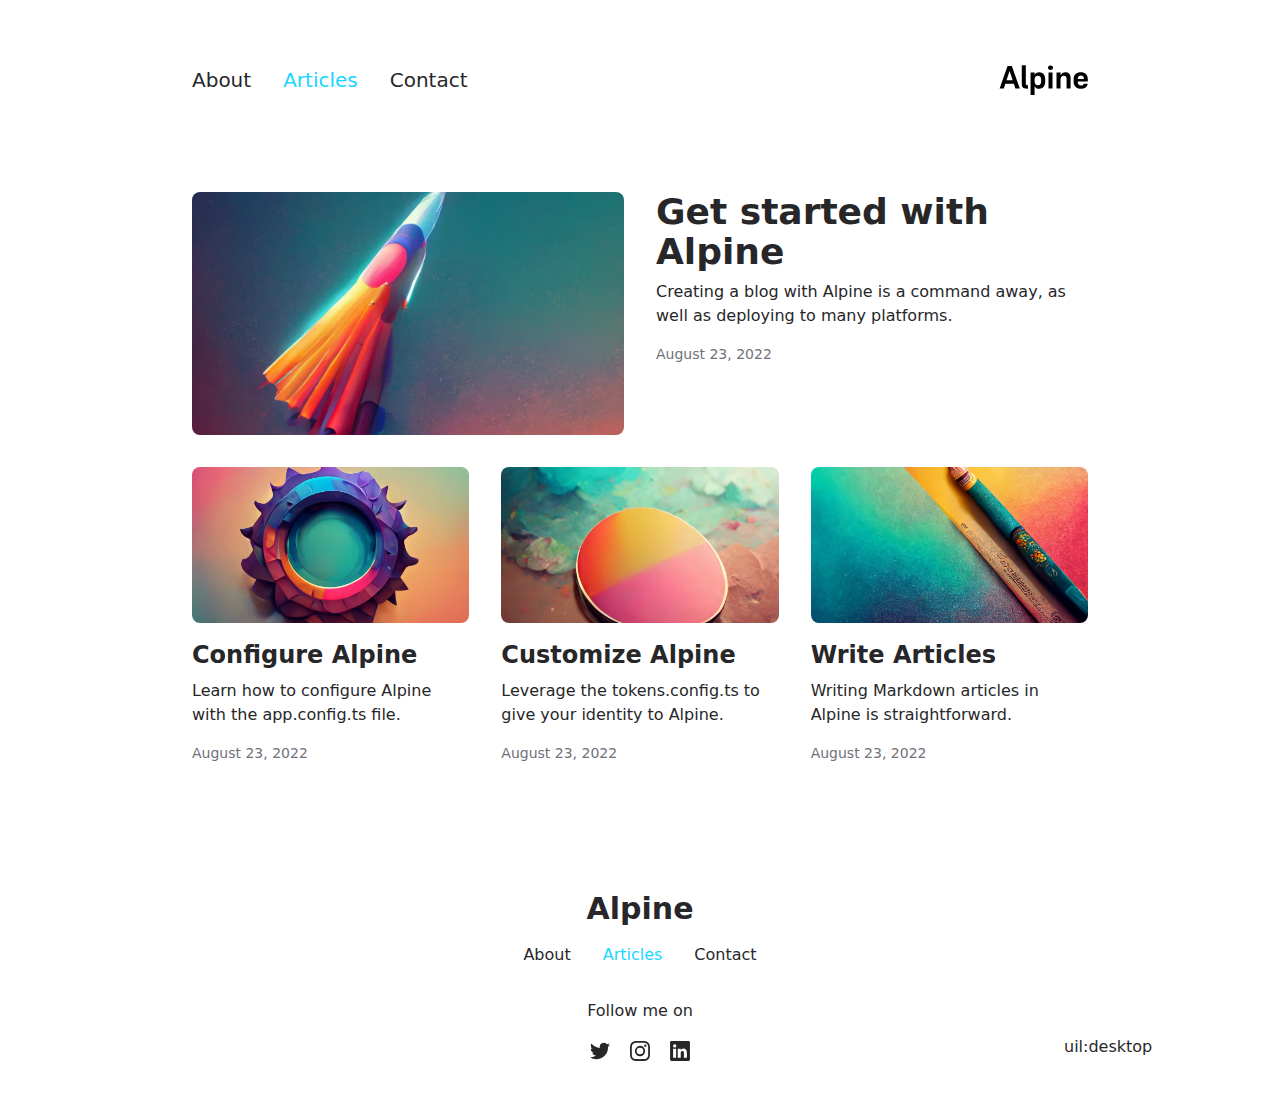
==== commit 9e21a1de: "Deploying to gh-pages from @ vioksu/nuxt-studio-alpine@750ac31cd541ff7dbc0de0d8fa99fa5e8679a315 🚀" ====
--- a/articles/index.html
+++ b/articles/index.html
@@ -16,34 +16,34 @@
 <link rel="stylesheet" href="/_nuxt/ArticlesListItem.8lKS7ilB.css">
 <link rel="stylesheet" href="/_nuxt/ProseA.EMFrCzsw.css">
 <link rel="stylesheet" href="/_nuxt/ProseCodeInline._t0tmk19.css">
-<link rel="modulepreload" as="script" crossorigin href="/_nuxt/entry.Mct3wrgb.js">
-<link rel="modulepreload" as="script" crossorigin href="/_nuxt/NuxtImg.XGGbmatW.js">
-<link rel="modulepreload" as="script" crossorigin href="/_nuxt/document-driven.c6Ildq49.js">
-<link rel="modulepreload" as="script" crossorigin href="/_nuxt/DocumentDrivenEmpty.C2iQu7y2.js">
-<link rel="modulepreload" as="script" crossorigin href="/_nuxt/ContentRenderer.mQAjIphu.js">
-<link rel="modulepreload" as="script" crossorigin href="/_nuxt/ContentRendererMarkdown.vue.DuS-UXBf.js">
-<link rel="modulepreload" as="script" crossorigin href="/_nuxt/preview.THf3zXQk.js">
-<link rel="modulepreload" as="script" crossorigin href="/_nuxt/DocumentDrivenNotFound._FNCalXb.js">
-<link rel="modulepreload" as="script" crossorigin href="/_nuxt/page.LBpFKzcS.js">
-<link rel="modulepreload" as="script" crossorigin href="/_nuxt/ContentRendererMarkdown.daVtKRZr.js">
-<link rel="modulepreload" as="script" crossorigin href="/_nuxt/ArticlesList.ri4PVVdR.js">
-<link rel="modulepreload" as="script" crossorigin href="/_nuxt/ArticlesListItem.LqDrs57p.js">
+<link rel="modulepreload" as="script" crossorigin href="/_nuxt/entry.zXaHgOcC.js">
+<link rel="modulepreload" as="script" crossorigin href="/_nuxt/NuxtImg.Xq4PiAD2.js">
+<link rel="modulepreload" as="script" crossorigin href="/_nuxt/document-driven.MglWJzq9.js">
+<link rel="modulepreload" as="script" crossorigin href="/_nuxt/DocumentDrivenEmpty.a_4p15rA.js">
+<link rel="modulepreload" as="script" crossorigin href="/_nuxt/ContentRenderer.NLVSQOxV.js">
+<link rel="modulepreload" as="script" crossorigin href="/_nuxt/ContentRendererMarkdown.vue.xdxM4vEQ.js">
+<link rel="modulepreload" as="script" crossorigin href="/_nuxt/preview.DDQsI9Zb.js">
+<link rel="modulepreload" as="script" crossorigin href="/_nuxt/DocumentDrivenNotFound.B613WgA-.js">
+<link rel="modulepreload" as="script" crossorigin href="/_nuxt/page.16CM5QQg.js">
+<link rel="modulepreload" as="script" crossorigin href="/_nuxt/ContentRendererMarkdown.sxk4vAjg.js">
+<link rel="modulepreload" as="script" crossorigin href="/_nuxt/ArticlesList.yfy9EMVw.js">
+<link rel="modulepreload" as="script" crossorigin href="/_nuxt/ArticlesListItem.wS4q_uOr.js">
 <link rel="modulepreload" as="script" crossorigin href="/_nuxt/date.3uOv5BcS.js">
-<link rel="modulepreload" as="script" crossorigin href="/_nuxt/ProseA.SzuJxe-9.js">
-<link rel="modulepreload" as="script" crossorigin href="/_nuxt/ProseCodeInline.4p5u0CTg.js">
-<link rel="modulepreload" as="script" crossorigin href="/_nuxt/asyncData.eAG9JG-r.js">
-<link rel="modulepreload" as="script" crossorigin href="/_nuxt/query.RYZp27i9.js">
+<link rel="modulepreload" as="script" crossorigin href="/_nuxt/ProseA.lJl56Jva.js">
+<link rel="modulepreload" as="script" crossorigin href="/_nuxt/ProseCodeInline.6UnjmOV7.js">
+<link rel="modulepreload" as="script" crossorigin href="/_nuxt/asyncData.mraDOXFm.js">
+<link rel="modulepreload" as="script" crossorigin href="/_nuxt/query.eRGOJrIU.js">
 <link rel="prefetch" as="style" href="/_nuxt/article.ZD_nXUKt.css">
-<link rel="prefetch" as="script" crossorigin href="/_nuxt/article.l-3zfFbI.js">
-<link rel="prefetch" as="script" crossorigin href="/_nuxt/default.DdXeZLYD.js">
-<link rel="prefetch" as="script" crossorigin href="/_nuxt/client-db.WzeczgQb.js">
-<link rel="prefetch" as="script" crossorigin href="/_nuxt/slugify.BfqdErsU.js">
+<link rel="prefetch" as="script" crossorigin href="/_nuxt/article.xzli_RVP.js">
+<link rel="prefetch" as="script" crossorigin href="/_nuxt/default.TW1dMA0s.js">
+<link rel="prefetch" as="script" crossorigin href="/_nuxt/client-db.oSl7abQ9.js">
+<link rel="prefetch" as="script" crossorigin href="/_nuxt/slugify.6RaU7S5d.js">
 <link rel="prefetch" as="style" href="/_nuxt/useStudio.3MfaGMCn.css">
-<link rel="prefetch" as="script" crossorigin href="/_nuxt/useStudio.HnnkqNgJ.js">
+<link rel="prefetch" as="script" crossorigin href="/_nuxt/useStudio.Gh6VSZAU.js">
 <link rel="prefetch" as="style" href="/_nuxt/error-404._LjjY-y0.css">
-<link rel="prefetch" as="script" crossorigin href="/_nuxt/error-404.Ei6XRgrh.js">
+<link rel="prefetch" as="script" crossorigin href="/_nuxt/error-404.W5lq4nfT.js">
 <link rel="prefetch" as="style" href="/_nuxt/error-500.Ke0_YfD7.css">
-<link rel="prefetch" as="script" crossorigin href="/_nuxt/error-500.n2R-vgeG.js">
-<script type="module" src="/_nuxt/entry.Mct3wrgb.js" crossorigin></script><style id="pinceau-runtime-hydratable">@media{.phy[--]{--puid:n70by9-v;}.pv-XPcCUh{max-width:var(--elements-container-maxWidth);padding-left:var(--elements-container-padding-mobile);padding-right:var(--elements-container-padding-mobile);}@media (min-width: 475px){.pv-XPcCUh{padding-left:var(--elements-container-padding-xs);padding-right:var(--elements-container-padding-xs);}}@media (min-width: 640px){.pv-XPcCUh{padding-left:var(--elements-container-padding-sm);padding-right:var(--elements-container-padding-sm);}}@media (min-width: 768px){.pv-XPcCUh{padding-left:var(--elements-container-padding-md);padding-right:var(--elements-container-padding-md);}}} </style><style id="pinceau-theme">@media { :root {--pinceau-mq: initial; --alpine-readableLine: 68ch;--alpine-backdrop-backgroundColor: #f4f4f5b3;--prose-code-inline-padding: 0.2rem 0.375rem 0.2rem 0.375rem;--prose-code-block-backdropFilter: contrast(1);--prose-code-block-border-style: solid;--prose-code-block-border-width: 1px;--prose-tbody-tr-borderBottom-style: dashed;--prose-tbody-tr-borderBottom-width: 1px;--prose-th-textAlign: inherit;--prose-thead-borderBottom-style: solid;--prose-thead-borderBottom-width: 1px;--prose-thead-border-style: solid;--prose-thead-border-width: 0px;--prose-table-textAlign: start;--prose-hr-width: 1px;--prose-hr-style: solid;--prose-li-listStylePosition: outside;--prose-ol-li-markerColor: currentColor;--prose-ol-paddingInlineStart: 21px;--prose-ol-listStyleType: decimal;--prose-ul-li-markerColor: currentColor;--prose-ul-paddingInlineStart: 21px;--prose-ul-listStyleType: disc;--prose-blockquote-border-style: solid;--prose-blockquote-border-width: 4px;--prose-blockquote-quotes: '201C' '201D' '2018' '2019';--prose-blockquote-paddingInlineStart: 24px;--prose-a-code-color-hover: currentColor;--prose-a-code-color-static: currentColor;--prose-a-hasCode-borderBottom: none;--prose-a-border-distance: 2px;--prose-a-border-color-hover: currentColor;--prose-a-border-color-static: currentColor;--prose-a-border-style-hover: solid;--prose-a-border-style-static: dashed;--prose-a-border-width: 1px;--prose-a-color-static: inherit;--prose-a-textDecoration: none;--prose-h6-margin: 3rem 0 2rem;--prose-h5-margin: 3rem 0 2rem;--prose-h4-margin: 3rem 0 2rem;--prose-h3-margin: 3rem 0 2rem;--prose-h2-margin: 3rem 0 2rem;--prose-h1-margin: 0 0 2rem;--prose-p-fontSize: 18px;--typography-lead-loose: 2;--typography-lead-relaxed: 1.625;--typography-lead-normal: 1.5;--typography-lead-snug: 1.375;--typography-lead-tight: 1.25;--typography-lead-none: 1;--typography-lead-10: 2.5rem;--typography-lead-9: 2.25rem;--typography-lead-8: 2rem;--typography-lead-7: 1.75rem;--typography-lead-6: 1.5rem;--typography-lead-5: 1.25rem;--typography-lead-4: 1rem;--typography-lead-3: .75rem;--typography-lead-2: .5rem;--typography-lead-1: .025rem;--typography-fontWeight-black: 900;--typography-fontWeight-extrabold: 800;--typography-fontWeight-bold: 700;--typography-fontWeight-semibold: 600;--typography-fontWeight-medium: 500;--typography-fontWeight-normal: 400;--typography-fontWeight-light: 300;--typography-fontWeight-extralight: 200;--typography-fontWeight-thin: 100;--typography-fontSize-9xl: 128px;--typography-fontSize-8xl: 96px;--typography-fontSize-7xl: 72px;--typography-fontSize-6xl: 60px;--typography-fontSize-5xl: 48px;--typography-fontSize-4xl: 36px;--typography-fontSize-3xl: 30px;--typography-fontSize-2xl: 24px;--typography-fontSize-xl: 20px;--typography-fontSize-lg: 18px;--typography-fontSize-base: 16px;--typography-fontSize-sm: 14px;--typography-fontSize-xs: 12px;--typography-letterSpacing-wide: 0.025em;--typography-letterSpacing-tight: -0.025em;--typography-verticalMargin-base: 24px;--typography-verticalMargin-sm: 16px;--elements-border-secondary-hover: [object Object];--elements-backdrop-background: #fffc;--elements-backdrop-filter: saturate(200%) blur(20px);--elements-container-maxWidth: 64rem;--lead-loose: 2;--lead-relaxed: 1.625;--lead-normal: 1.5;--lead-snug: 1.375;--lead-tight: 1.25;--lead-none: 1;--lead-10: 2.5rem;--lead-9: 2.25rem;--lead-8: 2rem;--lead-7: 1.75rem;--lead-6: 1.5rem;--lead-5: 1.25rem;--lead-4: 1rem;--lead-3: .75rem;--lead-2: .5rem;--lead-1: .025rem;--letterSpacing-widest: 0.1em;--letterSpacing-wider: 0.05em;--letterSpacing-wide: 0.025em;--letterSpacing-normal: 0em;--letterSpacing-tight: -0.025em;--letterSpacing-tighter: -0.05em;--fontSize-9xl: 8rem;--fontSize-8xl: 6rem;--fontSize-7xl: 4.5rem;--fontSize-6xl: 3.75rem;--fontSize-5xl: 3rem;--fontSize-4xl: 2.25rem;--fontSize-3xl: 1.875rem;--fontSize-2xl: 1.5rem;--fontSize-xl: 1.25rem;--fontSize-lg: 1.125rem;--fontSize-base: 1rem;--fontSize-sm: 0.875rem;--fontSize-xs: 0.75rem;--fontWeight-black: 900;--fontWeight-extrabold: 800;--fontWeight-bold: 700;--fontWeight-semibold: 600;--fontWeight-medium: 500;--fontWeight-normal: 400;--fontWeight-light: 300;--fontWeight-extralight: 200;--fontWeight-thin: 100;--font-mono: ui-monospace, SFMono-Regular, Menlo, Monaco, Consolas, Liberation Mono, Courier New, monospace;--font-serif: ui-serif, Georgia, Cambria, Times New Roman, Times, serif;--font-sans: ui-sans-serif, system-ui, -apple-system, BlinkMacSystemFont, Segoe UI, Roboto, Helvetica Neue, Arial, Noto Sans, sans-serif, Apple Color Emoji, Segoe UI Emoji, Segoe UI Symbol, Noto Color Emoji;--opacity-total: 1;--opacity-high: 0.8;--opacity-medium: 0.5;--opacity-soft: 0.3;--opacity-light: 0.15;--opacity-bright: 0.1;--opacity-noOpacity: 0;--borderWidth-lg: 3px;--borderWidth-md: 2px;--borderWidth-sm: 1px;--borderWidth-noBorder: 0;--space-rem-875: 0.875rem;--space-rem-625: 0.625rem;--space-rem-375: 0.375rem;--space-rem-125: 0.125rem;--space-px: 1px;--space-128: 32rem;--space-96: 24rem;--space-80: 20rem;--space-72: 18rem;--space-64: 16rem;--space-60: 15rem;--space-56: 14rem;--space-52: 13rem;--space-48: 12rem;--space-44: 11rem;--space-40: 10rem;--space-36: 9rem;--space-32: 8rem;--space-28: 7rem;--space-24: 6rem;--space-20: 5rem;--space-16: 4rem;--space-14: 3.5rem;--space-12: 3rem;--space-11: 2.75rem;--space-10: 2.5rem;--space-9: 2.25rem;--space-8: 2rem;--space-7: 1.75rem;--space-6: 1.5rem;--space-5: 1.25rem;--space-4: 1rem;--space-3: 0.75rem;--space-2: 0.5rem;--space-1: 0.25rem;--space-0: 0px;--size-full: 100%;--size-7xl: 80rem;--size-6xl: 72rem;--size-5xl: 64rem;--size-4xl: 56rem;--size-3xl: 48rem;--size-2xl: 42rem;--size-xl: 36rem;--size-lg: 32rem;--size-md: 28rem;--size-sm: 24rem;--size-xs: 20rem;--size-200: 200px;--size-104: 104px;--size-80: 80px;--size-64: 64px;--size-56: 56px;--size-48: 48px;--size-40: 40px;--size-32: 32px;--size-24: 24px;--size-20: 20px;--size-16: 16px;--size-12: 12px;--size-8: 8px;--size-6: 6px;--size-4: 4px;--size-2: 2px;--size-0: 0px;--radii-full: 9999px;--radii-3xl: 1.75rem;--radii-2xl: 1.5rem;--radii-xl: 1rem;--radii-lg: 0.75rem;--radii-md: 0.5rem;--radii-sm: 0.375rem;--radii-xs: 0.25rem;--radii-2xs: 0.125rem;--radii-none: 0px;--shadow-none: 0px 0px 0px 0px transparent;--shadow-lg: 0px 10px 15px -3px #000000, 0px 4px 6px -4px #000000;--shadow-md: 0px 4px 6px -1px #000000, 0px 2px 4px -2px #000000;--shadow-sm: 0px 1px 3px 0px #000000, 0px 1px 2px -1px #000000;--shadow-xs: 0px 1px 2px 0px #000000;--height-screen: 100vh;--width-screen: 100vw;--color-primary-900: #002e38;--color-primary-800: #005c70;--color-primary-700: #008aa9;--color-primary-600: #00b9e1;--color-primary-500: #1ad6ff;--color-primary-400: #40ddff;--color-primary-300: #66e4ff;--color-primary-200: #8deaff;--color-primary-100: #b3f1ff;--color-primary-50: #d9f8ff;--color-ruby-900: #380011;--color-ruby-800: #700021;--color-ruby-700: #a90032;--color-ruby-600: #e10043;--color-ruby-500: #ff1a5e;--color-ruby-400: #ff4079;--color-ruby-300: #ff6694;--color-ruby-200: #ff8dae;--color-ruby-100: #ffb3c9;--color-ruby-50: #ffd9e4;--color-pink-900: #380025;--color-pink-800: #70004b;--color-pink-700: #a90070;--color-pink-600: #e10095;--color-pink-500: #ff1ab2;--color-pink-400: #ff40bf;--color-pink-300: #ff66cc;--color-pink-200: #ff8dd8;--color-pink-100: #ffb3e5;--color-pink-50: #ffd9f2;--color-purple-900: #190038;--color-purple-800: #330070;--color-purple-700: #4c00a9;--color-purple-600: #6500e1;--color-purple-500: #811aff;--color-purple-400: #9640ff;--color-purple-300: #ab66ff;--color-purple-200: #c08dff;--color-purple-100: #d5b3ff;--color-purple-50: #ead9ff;--color-royalblue-900: #0b0531;--color-royalblue-800: #160a62;--color-royalblue-700: #211093;--color-royalblue-600: #2c15c4;--color-royalblue-500: #4127e8;--color-royalblue-400: #614bec;--color-royalblue-300: #806ff0;--color-royalblue-200: #a093f3;--color-royalblue-100: #c0b7f7;--color-royalblue-50: #dfdbfb;--color-indigoblue-900: #001238;--color-indigoblue-800: #002370;--color-indigoblue-700: #0035a9;--color-indigoblue-600: #0047e1;--color-indigoblue-500: #1a62ff;--color-indigoblue-400: #407cff;--color-indigoblue-300: #6696ff;--color-indigoblue-200: #8db0ff;--color-indigoblue-100: #b3cbff;--color-indigoblue-50: #d9e5ff;--color-blue-900: #002438;--color-blue-800: #004870;--color-blue-700: #006ca9;--color-blue-600: #0090e1;--color-blue-500: #1aadff;--color-blue-400: #40bbff;--color-blue-300: #66c8ff;--color-blue-200: #8dd6ff;--color-blue-100: #b3e4ff;--color-blue-50: #d9f1ff;--color-lightblue-900: #002e38;--color-lightblue-800: #005c70;--color-lightblue-700: #008aa9;--color-lightblue-600: #00b9e1;--color-lightblue-500: #1ad6ff;--color-lightblue-400: #40ddff;--color-lightblue-300: #66e4ff;--color-lightblue-200: #8deaff;--color-lightblue-100: #b3f1ff;--color-lightblue-50: #d9f8ff;--color-teal-900: #062a28;--color-teal-800: #0b544f;--color-teal-700: #117d77;--color-teal-600: #16a79e;--color-teal-500: #1cd1c6;--color-teal-400: #36e4da;--color-teal-300: #5fe9e1;--color-teal-200: #87efe9;--color-teal-100: #aff4f0;--color-teal-50: #d7faf8;--color-pear-900: #2a2b09;--color-pear-800: #545512;--color-pear-700: #7e801b;--color-pear-600: #a8aa24;--color-pear-500: #d0d32f;--color-pear-400: #d8da52;--color-pear-300: #e0e274;--color-pear-200: #e8e997;--color-pear-100: #eff0ba;--color-pear-50: #f7f8dc;--color-red-900: #380300;--color-red-800: #700700;--color-red-700: #a90a00;--color-red-600: #e10e00;--color-red-500: #ff281a;--color-red-400: #ff4c40;--color-red-300: #ff7066;--color-red-200: #ff948d;--color-red-100: #ffb7b3;--color-red-50: #ffdbd9;--color-orange-900: #381800;--color-orange-800: #702f00;--color-orange-700: #a94700;--color-orange-600: #e15e00;--color-orange-500: #ff7a1a;--color-orange-400: #ff9040;--color-orange-300: #ffa666;--color-orange-200: #ffbd8d;--color-orange-100: #ffd3b3;--color-orange-50: #ffe9d9;--color-yellow-900: #362b03;--color-yellow-800: #6d5605;--color-yellow-700: #a38108;--color-yellow-600: #daac0a;--color-yellow-500: #f5c828;--color-yellow-400: #f7d14c;--color-yellow-300: #f8da70;--color-yellow-200: #fae393;--color-yellow-100: #fcedb7;--color-yellow-50: #fdf6db;--color-green-900: #003f25;--color-green-800: #005e38;--color-green-700: #007e4a;--color-green-600: #009d5d;--color-green-500: #00bd6f;--color-green-400: #00dc82;--color-green-300: #30ffaa;--color-green-200: #83ffcc;--color-green-100: #acffdd;--color-green-50: #d6ffee;--color-gray-900: #18181B;--color-gray-800: #27272A;--color-gray-700: #3f3f46;--color-gray-600: #52525B;--color-gray-500: #71717A;--color-gray-400: #a1a1aa;--color-gray-300: #D4d4d8;--color-gray-200: #e4e4e7;--color-gray-100: #f4f4f5;--color-gray-50: #fafafa;--color-black: #0c0c0d;--color-white: #FFFFFF;--media-portrait: only screen and (orientation: portrait);--media-landscape: only screen and (orientation: landscape);--media-rm: (prefers-reduced-motion: reduce);--media-2xl: (min-width: 1536px);--media-xl: (min-width: 1280px);--media-lg: (min-width: 1024px);--media-md: (min-width: 768px);--media-sm: (min-width: 640px);--media-xs: (min-width: 475px);--alpine-body-color: var(--color-gray-800);--alpine-body-backgroundColor: var(--color-white);--prose-code-inline-fontWeight: var(--typography-fontWeight-normal);--prose-code-inline-fontSize: var(--typography-fontSize-sm);--prose-code-inline-borderRadius: var(--radii-xs);--prose-code-block-pre-padding: var(--typography-verticalMargin-sm);--prose-code-block-margin: var(--typography-verticalMargin-base) 0;--prose-code-block-fontSize: var(--typography-fontSize-sm);--prose-tbody-code-inline-fontSize: var(--typography-fontSize-sm);--prose-tbody-td-padding: var(--typography-verticalMargin-sm);--prose-th-fontWeight: var(--typography-fontWeight-semibold);--prose-th-padding: 0 var(--typography-verticalMargin-sm) var(--typography-verticalMargin-sm) var(--typography-verticalMargin-sm);--prose-table-lineHeight: var(--typography-lead-6);--prose-table-fontSize: var(--typography-fontSize-sm);--prose-table-margin: var(--typography-verticalMargin-base) 0;--prose-hr-margin: var(--typography-verticalMargin-base) 0;--prose-li-margin: var(--typography-verticalMargin-sm) 0;--prose-ol-margin: var(--typography-verticalMargin-base) 0;--prose-ul-margin: var(--typography-verticalMargin-base) 0;--prose-blockquote-margin: var(--typography-verticalMargin-base) 0;--prose-a-code-border-style: var(--prose-a-border-style-static);--prose-a-code-border-width: var(--prose-a-border-width);--prose-a-fontWeight: var(--typography-fontWeight-medium);--prose-img-margin: var(--typography-verticalMargin-base) 0;--prose-strong-fontWeight: var(--typography-fontWeight-semibold);--prose-h6-iconSize: var(--typography-fontSize-base);--prose-h6-fontWeight: var(--typography-fontWeight-semibold);--prose-h6-lineHeight: var(--typography-lead-normal);--prose-h6-fontSize: var(--typography-fontSize-lg);--prose-h5-iconSize: var(--typography-fontSize-lg);--prose-h5-fontWeight: var(--typography-fontWeight-semibold);--prose-h5-lineHeight: var(--typography-lead-snug);--prose-h5-fontSize: var(--typography-fontSize-xl);--prose-h4-iconSize: var(--typography-fontSize-lg);--prose-h4-letterSpacing: var(--typography-letterSpacing-tight);--prose-h4-fontWeight: var(--typography-fontWeight-semibold);--prose-h4-lineHeight: var(--typography-lead-snug);--prose-h4-fontSize: var(--typography-fontSize-2xl);--prose-h3-iconSize: var(--typography-fontSize-xl);--prose-h3-letterSpacing: var(--typography-letterSpacing-tight);--prose-h3-fontWeight: var(--typography-fontWeight-semibold);--prose-h3-lineHeight: var(--typography-lead-snug);--prose-h3-fontSize: var(--typography-fontSize-3xl);--prose-h2-iconSize: var(--typography-fontSize-2xl);--prose-h2-letterSpacing: var(--typography-letterSpacing-tight);--prose-h2-fontWeight: var(--typography-fontWeight-semibold);--prose-h2-lineHeight: var(--typography-lead-tight);--prose-h2-fontSize: var(--typography-fontSize-4xl);--prose-h1-iconSize: var(--typography-fontSize-3xl);--prose-h1-letterSpacing: var(--typography-letterSpacing-tight);--prose-h1-fontWeight: var(--typography-fontWeight-bold);--prose-h1-lineHeight: var(--typography-lead-tight);--prose-h1-fontSize: var(--typography-fontSize-5xl);--prose-p-br-margin: var(--typography-verticalMargin-base) 0 0 0;--prose-p-margin: var(--typography-verticalMargin-base) 0;--prose-p-lineHeight: var(--typography-lead-normal);--typography-color-primary-900: var(--color-primary-900);--typography-color-primary-800: var(--color-primary-800);--typography-color-primary-700: var(--color-primary-700);--typography-color-primary-600: var(--color-primary-600);--typography-color-primary-500: var(--color-primary-500);--typography-color-primary-400: var(--color-primary-400);--typography-color-primary-300: var(--color-primary-300);--typography-color-primary-200: var(--color-primary-200);--typography-color-primary-100: var(--color-primary-100);--typography-color-primary-50: var(--color-primary-50);--typography-font-code: var(--font-mono);--typography-font-body: var(--font-sans);--typography-font-display: var(--font-sans);--typography-body-backgroundColor: var(--color-white);--typography-body-color: var(--color-black);--elements-state-danger-borderColor-secondary: var(--color-red-200);--elements-state-danger-borderColor-primary: var(--color-red-100);--elements-state-danger-backgroundColor-secondary: var(--color-red-100);--elements-state-danger-backgroundColor-primary: var(--color-red-50);--elements-state-danger-color-secondary: var(--color-red-600);--elements-state-danger-color-primary: var(--color-red-500);--elements-state-warning-borderColor-secondary: var(--color-yellow-200);--elements-state-warning-borderColor-primary: var(--color-yellow-100);--elements-state-warning-backgroundColor-secondary: var(--color-yellow-100);--elements-state-warning-backgroundColor-primary: var(--color-yellow-50);--elements-state-warning-color-secondary: var(--color-yellow-700);--elements-state-warning-color-primary: var(--color-yellow-600);--elements-state-success-borderColor-secondary: var(--color-green-200);--elements-state-success-borderColor-primary: var(--color-green-100);--elements-state-success-backgroundColor-secondary: var(--color-green-100);--elements-state-success-backgroundColor-primary: var(--color-green-50);--elements-state-success-color-secondary: var(--color-green-600);--elements-state-success-color-primary: var(--color-green-500);--elements-state-info-borderColor-secondary: var(--color-blue-200);--elements-state-info-borderColor-primary: var(--color-blue-100);--elements-state-info-backgroundColor-secondary: var(--color-blue-100);--elements-state-info-backgroundColor-primary: var(--color-blue-50);--elements-state-info-color-secondary: var(--color-blue-600);--elements-state-info-color-primary: var(--color-blue-500);--elements-state-primary-borderColor-secondary: var(--color-primary-200);--elements-state-primary-borderColor-primary: var(--color-primary-100);--elements-state-primary-backgroundColor-secondary: var(--color-primary-100);--elements-state-primary-backgroundColor-primary: var(--color-primary-50);--elements-state-primary-color-secondary: var(--color-primary-700);--elements-state-primary-color-primary: var(--color-primary-600);--elements-surface-secondary-backgroundColor: var(--color-gray-200);--elements-surface-primary-backgroundColor: var(--color-gray-100);--elements-surface-background-base: var(--color-gray-100);--elements-border-secondary-static: var(--color-gray-200);--elements-border-primary-hover: var(--color-gray-200);--elements-border-primary-static: var(--color-gray-100);--elements-container-padding-md: var(--space-16);--elements-container-padding-sm: var(--space-12);--elements-container-padding-xs: var(--space-8);--elements-container-padding-mobile: var(--space-6);--elements-text-secondary-color-hover: var(--color-gray-700);--elements-text-secondary-color-static: var(--color-gray-500);--elements-text-primary-color-static: var(--color-gray-900);--text-6xl-lineHeight: var(--lead-none);--text-6xl-fontSize: var(--fontSize-6xl);--text-5xl-lineHeight: var(--lead-none);--text-5xl-fontSize: var(--fontSize-5xl);--text-4xl-lineHeight: var(--lead-10);--text-4xl-fontSize: var(--fontSize-4xl);--text-3xl-lineHeight: var(--lead-9);--text-3xl-fontSize: var(--fontSize-3xl);--text-2xl-lineHeight: var(--lead-8);--text-2xl-fontSize: var(--fontSize-2xl);--text-xl-lineHeight: var(--lead-7);--text-xl-fontSize: var(--fontSize-xl);--text-lg-lineHeight: var(--lead-7);--text-lg-fontSize: var(--fontSize-lg);--text-base-lineHeight: var(--lead-6);--text-base-fontSize: var(--fontSize-base);--text-sm-lineHeight: var(--lead-5);--text-sm-fontSize: var(--fontSize-sm);--text-xs-lineHeight: var(--lead-4);--text-xs-fontSize: var(--fontSize-xs);--shadow-2xl: 0px 25px 50px -12px var(--color-gray-900);--shadow-xl: 0px 20px 25px -5px var(--color-gray-400), 0px 8px 10px -6px #000000;--color-secondary-900: var(--color-gray-900);--color-secondary-800: var(--color-gray-800);--color-secondary-700: var(--color-gray-700);--color-secondary-600: var(--color-gray-600);--color-secondary-500: var(--color-gray-500);--color-secondary-400: var(--color-gray-400);--color-secondary-300: var(--color-gray-300);--color-secondary-200: var(--color-gray-200);--color-secondary-100: var(--color-gray-100);--color-secondary-50: var(--color-gray-50);--prose-a-code-background-hover: var(--typography-color-primary-50);--prose-a-code-border-color-hover: var(--typography-color-primary-500);--prose-a-color-hover: var(--typography-color-primary-500);--typography-color-secondary-900: var(--color-secondary-900);--typography-color-secondary-800: var(--color-secondary-800);--typography-color-secondary-700: var(--color-secondary-700);--typography-color-secondary-600: var(--color-secondary-600);--typography-color-secondary-500: var(--color-secondary-500);--typography-color-secondary-400: var(--color-secondary-400);--typography-color-secondary-300: var(--color-secondary-300);--typography-color-secondary-200: var(--color-secondary-200);--typography-color-secondary-100: var(--color-secondary-100);--typography-color-secondary-50: var(--color-secondary-50);--prose-code-inline-backgroundColor: var(--typography-color-secondary-100);--prose-code-inline-color: var(--typography-color-secondary-700);--prose-code-block-backgroundColor: var(--typography-color-secondary-100);--prose-code-block-color: var(--typography-color-secondary-700);--prose-code-block-border-color: var(--typography-color-secondary-200);--prose-tbody-tr-borderBottom-color: var(--typography-color-secondary-200);--prose-th-color: var(--typography-color-secondary-600);--prose-thead-borderBottom-color: var(--typography-color-secondary-200);--prose-thead-border-color: var(--typography-color-secondary-300);--prose-hr-color: var(--typography-color-secondary-200);--prose-blockquote-border-color: var(--typography-color-secondary-200);--prose-blockquote-color: var(--typography-color-secondary-500);--prose-a-code-border-color-static: var(--typography-color-secondary-400); } }@media { :root.dark {--pinceau-mq: dark; --alpine-backdrop-backgroundColor: #18181bb3;--prose-code-block-backdropFilter: contrast(1);--prose-ol-li-markerColor: currentColor;--prose-ul-li-markerColor: currentColor;--prose-a-code-color-hover: currentColor;--prose-a-code-color-static: currentColor;--prose-a-border-color-hover: currentColor;--prose-a-border-color-static: currentColor;--prose-a-color-static: inherit;--elements-backdrop-background: #0c0d0ccc;--alpine-body-color: var(--color-gray-200);--alpine-body-backgroundColor: var(--color-black);--typography-body-backgroundColor: var(--color-black);--typography-body-color: var(--color-white);--elements-state-danger-borderColor-secondary: var(--color-red-700);--elements-state-danger-borderColor-primary: var(--color-red-800);--elements-state-danger-backgroundColor-secondary: var(--color-red-800);--elements-state-danger-backgroundColor-primary: var(--color-red-900);--elements-state-danger-color-secondary: var(--color-red-200);--elements-state-danger-color-primary: var(--color-red-300);--elements-state-warning-borderColor-secondary: var(--color-yellow-700);--elements-state-warning-borderColor-primary: var(--color-yellow-800);--elements-state-warning-backgroundColor-secondary: var(--color-yellow-800);--elements-state-warning-backgroundColor-primary: var(--color-yellow-900);--elements-state-warning-color-secondary: var(--color-yellow-200);--elements-state-warning-color-primary: var(--color-yellow-400);--elements-state-success-borderColor-secondary: var(--color-green-700);--elements-state-success-borderColor-primary: var(--color-green-800);--elements-state-success-backgroundColor-secondary: var(--color-green-800);--elements-state-success-backgroundColor-primary: var(--color-green-900);--elements-state-success-color-secondary: var(--color-green-200);--elements-state-success-color-primary: var(--color-green-400);--elements-state-info-borderColor-secondary: var(--color-blue-700);--elements-state-info-borderColor-primary: var(--color-blue-800);--elements-state-info-backgroundColor-secondary: var(--color-blue-800);--elements-state-info-backgroundColor-primary: var(--color-blue-900);--elements-state-info-color-secondary: var(--color-blue-200);--elements-state-info-color-primary: var(--color-blue-400);--elements-state-primary-borderColor-secondary: var(--color-primary-700);--elements-state-primary-borderColor-primary: var(--color-primary-800);--elements-state-primary-backgroundColor-secondary: var(--color-primary-800);--elements-state-primary-backgroundColor-primary: var(--color-primary-900);--elements-state-primary-color-secondary: var(--color-primary-200);--elements-state-primary-color-primary: var(--color-primary-400);--elements-surface-secondary-backgroundColor: var(--color-gray-800);--elements-surface-primary-backgroundColor: var(--color-gray-900);--elements-surface-background-base: var(--color-gray-900);--elements-border-secondary-static: var(--color-gray-800);--elements-border-primary-hover: var(--color-gray-800);--elements-border-primary-static: var(--color-gray-900);--elements-text-secondary-color-hover: var(--color-gray-200);--elements-text-secondary-color-static: var(--color-gray-400);--elements-text-primary-color-static: var(--color-gray-50);--prose-a-code-background-hover: var(--typography-color-primary-900);--prose-a-code-border-color-hover: var(--typography-color-primary-600);--prose-a-color-hover: var(--typography-color-primary-400);--prose-code-inline-backgroundColor: var(--typography-color-secondary-800);--prose-code-inline-color: var(--typography-color-secondary-200);--prose-code-block-backgroundColor: var(--typography-color-secondary-900);--prose-code-block-color: var(--typography-color-secondary-200);--prose-code-block-border-color: var(--typography-color-secondary-800);--prose-tbody-tr-borderBottom-color: var(--typography-color-secondary-800);--prose-th-color: var(--typography-color-secondary-400);--prose-thead-borderBottom-color: var(--typography-color-secondary-800);--prose-thead-border-color: var(--typography-color-secondary-600);--prose-hr-color: var(--typography-color-secondary-800);--prose-blockquote-border-color: var(--typography-color-secondary-700);--prose-blockquote-color: var(--typography-color-secondary-400);--prose-a-code-border-color-static: var(--typography-color-secondary-600); } }</style><script>"use strict";(()=>{const a=window,e=document.documentElement,m=["dark","light"],c=window&&window.localStorage&&window.localStorage.getItem&&window.localStorage.getItem("nuxt-color-mode")||"system";let n=c==="system"?d():c;const l=e.getAttribute("data-color-mode-forced");l&&(n=l),i(n),a["__NUXT_COLOR_MODE__"]={preference:c,value:n,getColorScheme:d,addColorScheme:i,removeColorScheme:f};function i(o){const t=""+o+"",s="";e.classList?e.classList.add(t):e.className+=" "+t,s&&e.setAttribute("data-"+s,o)}function f(o){const t=""+o+"",s="";e.classList?e.classList.remove(t):e.className=e.className.replace(new RegExp(t,"g"),""),s&&e.removeAttribute("data-"+s)}function r(o){return a.matchMedia("(prefers-color-scheme"+o+")")}function d(){if(a.matchMedia&&r("").media!=="not all"){for(const o of m)if(r(":"+o).matches)return o}return"light"}})();
-</script></head><body><div id="__nuxt"><div class="container pv-XPcCUh pc-n70by9 app-layout" data-v-586fdfb7 data-v-c3c5af0d><!--[--><div class="nuxt-progress" style="width:0%;height:3px;opacity:0;background-size:Infinity% auto;" data-v-586fdfb7></div><header class="right" data-v-586fdfb7 data-v-d6daa257><div class="menu" data-v-d6daa257><button aria-label="Navigation Menu" data-v-d6daa257><svg width="24" height="24" viewBox="0 0 68 68" fill="currentColor" xmlns="http://www.w3.org/2000/svg" data-v-d6daa257><path d="M8 34C8 32.1362 8 31.2044 8.30448 30.4693C8.71046 29.4892 9.48915 28.7105 10.4693 28.3045C11.2044 28 12.1362 28 14 28C15.8638 28 16.7956 28 17.5307 28.3045C18.5108 28.7105 19.2895 29.4892 19.6955 30.4693C20 31.2044 20 32.1362 20 34C20 35.8638 20 36.7956 19.6955 37.5307C19.2895 38.5108 18.5108 39.2895 17.5307 39.6955C16.7956 40 15.8638 40 14 40C12.1362 40 11.2044 40 10.4693 39.6955C9.48915 39.2895 8.71046 38.5108 8.30448 37.5307C8 36.7956 8 35.8638 8 34Z" data-v-d6daa257></path><path d="M28 34C28 32.1362 28 31.2044 28.3045 30.4693C28.7105 29.4892 29.4892 28.7105 30.4693 28.3045C31.2044 28 32.1362 28 34 28C35.8638 28 36.7956 28 37.5307 28.3045C38.5108 28.7105 39.2895 29.4892 39.6955 30.4693C40 31.2044 40 32.1362 40 34C40 35.8638 40 36.7956 39.6955 37.5307C39.2895 38.5108 38.5108 39.2895 37.5307 39.6955C36.7956 40 35.8638 40 34 40C32.1362 40 31.2044 40 30.4693 39.6955C29.4892 39.2895 28.7105 38.5108 28.3045 37.5307C28 36.7956 28 35.8638 28 34Z" data-v-d6daa257></path><path d="M48 34C48 32.1362 48 31.2044 48.3045 30.4693C48.7105 29.4892 49.4892 28.7105 50.4693 28.3045C51.2044 28 52.1362 28 54 28C55.8638 28 56.7956 28 57.5307 28.3045C58.5108 28.7105 59.2895 29.4892 59.6955 30.4693C60 31.2044 60 32.1362 60 34C60 35.8638 60 36.7956 59.6955 37.5307C59.2895 38.5108 58.5108 39.2895 57.5307 39.6955C56.7956 40 55.8638 40 54 40C52.1362 40 51.2044 40 50.4693 39.6955C49.4892 39.2895 48.7105 38.5108 48.3045 37.5307C48 36.7956 48 35.8638 48 34Z" data-v-d6daa257></path></svg></button></div><div class="overlay" data-v-d6daa257><nav data-v-d6daa257 data-v-f795cf87><ul data-v-f795cf87><!--[--><li data-v-f795cf87><a href="/" class="" data-v-f795cf87><span class="underline-fx" data-v-f795cf87></span> About</a></li><li data-v-f795cf87><a aria-current="page" href="/articles" class="router-link-active router-link-exact-active" data-v-f795cf87><span class="underline-fx" data-v-f795cf87></span> Articles</a></li><li data-v-f795cf87><a href="/contact" class="" data-v-f795cf87><span class="underline-fx" data-v-f795cf87></span> Contact</a></li><!--]--></ul></nav></div><div class="logo" data-v-d6daa257><a href="/" class="" data-v-d6daa257><img src="/logo-dark.svg" class="dark-img" alt="alpine" width="89" height="31" data-v-d6daa257><img src="/logo.svg" class="light-img" alt="alpine" width="89" height="31" data-v-d6daa257></a></div><div class="main-nav" data-v-d6daa257><nav data-v-d6daa257 data-v-f795cf87><ul data-v-f795cf87><!--[--><li data-v-f795cf87><a href="/" class="" data-v-f795cf87><span class="underline-fx" data-v-f795cf87></span> About</a></li><li data-v-f795cf87><a aria-current="page" href="/articles" class="router-link-active router-link-exact-active" data-v-f795cf87><span class="underline-fx" data-v-f795cf87></span> Articles</a></li><li data-v-f795cf87><a href="/contact" class="" data-v-f795cf87><span class="underline-fx" data-v-f795cf87></span> Contact</a></li><!--]--></ul></nav></div></header><!--[--><div class="document-driven-page"><main><!--[--><div><div class="articles-list" data-v-8dc660cb><div class="featured" data-v-8dc660cb><article class="featured" data-v-8dc660cb data-v-3c68c7c2><div class="image" data-v-3c68c7c2><!----><a href="/articles/get-started" class="" data-v-3c68c7c2><img src="/articles/get-started.webp" alt="Get started with Alpine" width="16" height="9" data-v-3c68c7c2></a></div><div class="content" data-v-3c68c7c2><a href="/articles/get-started" class="headline" data-v-3c68c7c2><h1 data-v-3c68c7c2>Get started with Alpine</h1></a><p class="description" data-v-3c68c7c2>Creating a blog with Alpine is a command away, as well as deploying to many platforms.</p><time data-v-3c68c7c2>August 23, 2022</time></div></article></div><div class="layout" data-v-8dc660cb><!--[--><article class="" data-v-8dc660cb data-v-3c68c7c2><div class="image" data-v-3c68c7c2><!----><a href="/articles/configure" class="" data-v-3c68c7c2><img src="/articles/configure-alpine.webp" alt="Configure Alpine" width="16" height="9" data-v-3c68c7c2></a></div><div class="content" data-v-3c68c7c2><a href="/articles/configure" class="headline" data-v-3c68c7c2><h1 data-v-3c68c7c2>Configure Alpine</h1></a><p class="description" data-v-3c68c7c2>Learn how to configure Alpine with the app.config.ts file.</p><time data-v-3c68c7c2>August 23, 2022</time></div></article><article class="" data-v-8dc660cb data-v-3c68c7c2><div class="image" data-v-3c68c7c2><!----><a href="/articles/write-articles" class="" data-v-3c68c7c2><img src="/articles/write-articles.webp" alt="Write Articles" width="16" height="9" data-v-3c68c7c2></a></div><div class="content" data-v-3c68c7c2><a href="/articles/write-articles" class="headline" data-v-3c68c7c2><h1 data-v-3c68c7c2>Write Articles</h1></a><p class="description" data-v-3c68c7c2>Writing Markdown articles in Alpine is straightforward.</p><time data-v-3c68c7c2>August 23, 2022</time></div></article><article class="" data-v-8dc660cb data-v-3c68c7c2><div class="image" data-v-3c68c7c2><!----><a href="/articles/design-tokens" class="" data-v-3c68c7c2><img src="/articles/design-tokens.webp" alt="Customize Alpine" width="16" height="9" data-v-3c68c7c2></a></div><div class="content" data-v-3c68c7c2><a href="/articles/design-tokens" class="headline" data-v-3c68c7c2><h1 data-v-3c68c7c2>Customize Alpine</h1></a><p class="description" data-v-3c68c7c2>Leverage the tokens.config.ts to give your identity to Alpine.</p><time data-v-3c68c7c2>August 23, 2022</time></div></article><!--]--></div></div></div><!--]--></main></div><!--]--><footer class="center" data-v-586fdfb7 data-v-86c7294d><a href="https://www.github.com/nuxt-themes/alpine" rel="noopener noreferrer" class="credits" data-v-86c7294d>Alpine</a><div class="navigation" data-v-86c7294d><nav data-v-86c7294d data-v-f795cf87><ul data-v-f795cf87><!--[--><li data-v-f795cf87><a href="/" class="" data-v-f795cf87><span class="underline-fx" data-v-f795cf87></span> About</a></li><li data-v-f795cf87><a aria-current="page" href="/articles" class="router-link-active router-link-exact-active" data-v-f795cf87><span class="underline-fx" data-v-f795cf87></span> Articles</a></li><li data-v-f795cf87><a href="/contact" class="" data-v-f795cf87><span class="underline-fx" data-v-f795cf87></span> Contact</a></li><!--]--></ul></nav></div><p class="message" data-v-86c7294d>Follow me on</p><div class="icons" data-v-86c7294d><div class="social" data-v-86c7294d><!--[--><a href="https://twitter.com/nuxtlabs" rel="noopener noreferrer" target="_blank" title="nuxtlabs" aria-label="nuxtlabs" data-v-6d6a83d5><svg xmlns="http://www.w3.org/2000/svg" xmlns:xlink="http://www.w3.org/1999/xlink" aria-hidden="true" role="img" class="icon" data-v-6d6a83d5 style="" width="1em" height="1em" viewBox="0 0 24 24" data-v-9328f960><path fill="currentColor" d="M22 5.8a8.49 8.49 0 0 1-2.36.64a4.13 4.13 0 0 0 1.81-2.27a8.21 8.21 0 0 1-2.61 1a4.1 4.1 0 0 0-7 3.74a11.64 11.64 0 0 1-8.45-4.29a4.16 4.16 0 0 0-.55 2.07a4.09 4.09 0 0 0 1.82 3.41a4.05 4.05 0 0 1-1.86-.51v.05a4.1 4.1 0 0 0 3.3 4a3.93 3.93 0 0 1-1.1.17a4.9 4.9 0 0 1-.77-.07a4.11 4.11 0 0 0 3.83 2.84A8.22 8.22 0 0 1 3 18.34a7.93 7.93 0 0 1-1-.06a11.57 11.57 0 0 0 6.29 1.85A11.59 11.59 0 0 0 20 8.45v-.53a8.43 8.43 0 0 0 2-2.12"/></svg></a><a href="https://instagram.com/atinuxt" rel="noopener noreferrer" target="_blank" title="atinuxt" aria-label="atinuxt" data-v-6d6a83d5><svg xmlns="http://www.w3.org/2000/svg" xmlns:xlink="http://www.w3.org/1999/xlink" aria-hidden="true" role="img" class="icon" data-v-6d6a83d5 style="" width="1em" height="1em" viewBox="0 0 24 24" data-v-9328f960><path fill="currentColor" d="M17.34 5.46a1.2 1.2 0 1 0 1.2 1.2a1.2 1.2 0 0 0-1.2-1.2m4.6 2.42a7.59 7.59 0 0 0-.46-2.43a4.94 4.94 0 0 0-1.16-1.77a4.7 4.7 0 0 0-1.77-1.15a7.3 7.3 0 0 0-2.43-.47C15.06 2 14.72 2 12 2s-3.06 0-4.12.06a7.3 7.3 0 0 0-2.43.47a4.78 4.78 0 0 0-1.77 1.15a4.7 4.7 0 0 0-1.15 1.77a7.3 7.3 0 0 0-.47 2.43C2 8.94 2 9.28 2 12s0 3.06.06 4.12a7.3 7.3 0 0 0 .47 2.43a4.7 4.7 0 0 0 1.15 1.77a4.78 4.78 0 0 0 1.77 1.15a7.3 7.3 0 0 0 2.43.47C8.94 22 9.28 22 12 22s3.06 0 4.12-.06a7.3 7.3 0 0 0 2.43-.47a4.7 4.7 0 0 0 1.77-1.15a4.85 4.85 0 0 0 1.16-1.77a7.59 7.59 0 0 0 .46-2.43c0-1.06.06-1.4.06-4.12s0-3.06-.06-4.12M20.14 16a5.61 5.61 0 0 1-.34 1.86a3.06 3.06 0 0 1-.75 1.15a3.19 3.19 0 0 1-1.15.75a5.61 5.61 0 0 1-1.86.34c-1 .05-1.37.06-4 .06s-3 0-4-.06a5.73 5.73 0 0 1-1.94-.3a3.27 3.27 0 0 1-1.1-.75a3 3 0 0 1-.74-1.15a5.54 5.54 0 0 1-.4-1.9c0-1-.06-1.37-.06-4s0-3 .06-4a5.54 5.54 0 0 1 .35-1.9A3 3 0 0 1 5 5a3.14 3.14 0 0 1 1.1-.8A5.73 5.73 0 0 1 8 3.86c1 0 1.37-.06 4-.06s3 0 4 .06a5.61 5.61 0 0 1 1.86.34a3.06 3.06 0 0 1 1.19.8a3.06 3.06 0 0 1 .75 1.1a5.61 5.61 0 0 1 .34 1.9c.05 1 .06 1.37.06 4s-.01 3-.06 4M12 6.87A5.13 5.13 0 1 0 17.14 12A5.12 5.12 0 0 0 12 6.87m0 8.46A3.33 3.33 0 1 1 15.33 12A3.33 3.33 0 0 1 12 15.33"/></svg></a><a href="https://www.linkedin.com/company/nuxtlabs" rel="noopener noreferrer" target="_blank" title="LinkedIn" aria-label="LinkedIn" data-v-6d6a83d5><svg xmlns="http://www.w3.org/2000/svg" xmlns:xlink="http://www.w3.org/1999/xlink" aria-hidden="true" role="img" class="icon" data-v-6d6a83d5 style="" width="1em" height="1em" viewBox="0 0 24 24" data-v-9328f960><path fill="currentColor" d="M20.47 2H3.53a1.45 1.45 0 0 0-1.47 1.43v17.14A1.45 1.45 0 0 0 3.53 22h16.94a1.45 1.45 0 0 0 1.47-1.43V3.43A1.45 1.45 0 0 0 20.47 2M8.09 18.74h-3v-9h3ZM6.59 8.48a1.56 1.56 0 1 1 0-3.12a1.57 1.57 0 1 1 0 3.12m12.32 10.26h-3v-4.83c0-1.21-.43-2-1.52-2A1.65 1.65 0 0 0 12.85 13a2 2 0 0 0-.1.73v5h-3v-9h3V11a3 3 0 0 1 2.71-1.5c2 0 3.45 1.29 3.45 4.06Z"/></svg></a><!--]--></div><div class="color-mode-switch" data-v-86c7294d><button aria-label="Color Mode" data-v-86c7294d data-v-0099b763><span data-v-0099b763></span></button></div></div></footer><!--]--></div></div><script type="application/json" id="__NUXT_DATA__" data-ssr="true" data-src="/articles/_payload.json">[{"state":1,"once":79,"_errors":81,"serverRendered":51,"path":7,"prerenderedAt":84},["Reactive",2],{"$sdd-pages":3,"$sdd-surrounds":29,"$sdd-globals":47,"$scolor-mode":49,"$sdd-navigation":52,"$sicons":70},["ShallowRef",4],["ShallowReactive",5],{"/articles":6},{"_path":7,"_dir":8,"_draft":9,"_partial":9,"_locale":8,"title":10,"description":8,"layout":11,"body":12,"_type":24,"_id":25,"_source":26,"_file":27,"_extension":28},"/articles","",false,"Articles","page",{"type":13,"children":14,"toc":21},"root",[15],{"type":16,"tag":17,"props":18,"children":20},"element","articles-list",{"path":19},"articles",[],{"title":8,"searchDepth":22,"depth":22,"links":23},2,[],"markdown","content:2.articles.md","content","2.articles.md","md",["ShallowRef",30],["ShallowReactive",31],{"/articles":32},[33,42],{"_path":34,"_dir":8,"_draft":9,"_partial":9,"_locale":8,"title":35,"description":36,"layout":37,"head":38,"_type":24,"_id":40,"_source":26,"_file":41,"_extension":28},"/","About","An open source blog theme powered by Nuxt.","default",{"title":39},"Alpine","content:1.index.md","1.index.md",{"_path":43,"_dir":8,"_draft":9,"_partial":9,"_locale":8,"title":44,"description":8,"layout":37,"_type":24,"_id":45,"_source":26,"_file":46,"_extension":28},"/contact","Contact","content:3.contact.md","3.contact.md",["ShallowRef",48],{},{"preference":50,"value":50,"unknown":51,"forced":9},"system",true,[53,54,69],{"title":35,"_path":34,"layout":37},{"title":10,"_path":7,"children":55,"layout":11},[56,60,63,66],{"title":57,"_path":58,"layout":59},"Get started with Alpine","/articles/get-started","article",{"title":61,"_path":62,"layout":59},"Configure Alpine","/articles/configure",{"title":64,"_path":65,"layout":59},"Write Articles","/articles/write-articles",{"title":67,"_path":68,"layout":59},"Customize Alpine","/articles/design-tokens",{"title":44,"_path":43,"layout":37},{"uil:twitter":71,"uil:instagram":75,"uil:linkedin":77},{"left":72,"top":72,"width":73,"height":73,"rotate":72,"vFlip":9,"hFlip":9,"body":74},0,24,"\u003Cpath fill=\"currentColor\" d=\"M22 5.8a8.49 8.49 0 0 1-2.36.64a4.13 4.13 0 0 0 1.81-2.27a8.21 8.21 0 0 1-2.61 1a4.1 4.1 0 0 0-7 3.74a11.64 11.64 0 0 1-8.45-4.29a4.16 4.16 0 0 0-.55 2.07a4.09 4.09 0 0 0 1.82 3.41a4.05 4.05 0 0 1-1.86-.51v.05a4.1 4.1 0 0 0 3.3 4a3.93 3.93 0 0 1-1.1.17a4.9 4.9 0 0 1-.77-.07a4.11 4.11 0 0 0 3.83 2.84A8.22 8.22 0 0 1 3 18.34a7.93 7.93 0 0 1-1-.06a11.57 11.57 0 0 0 6.29 1.85A11.59 11.59 0 0 0 20 8.45v-.53a8.43 8.43 0 0 0 2-2.12\"/>",{"left":72,"top":72,"width":73,"height":73,"rotate":72,"vFlip":9,"hFlip":9,"body":76},"\u003Cpath fill=\"currentColor\" d=\"M17.34 5.46a1.2 1.2 0 1 0 1.2 1.2a1.2 1.2 0 0 0-1.2-1.2m4.6 2.42a7.59 7.59 0 0 0-.46-2.43a4.94 4.94 0 0 0-1.16-1.77a4.7 4.7 0 0 0-1.77-1.15a7.3 7.3 0 0 0-2.43-.47C15.06 2 14.72 2 12 2s-3.06 0-4.12.06a7.3 7.3 0 0 0-2.43.47a4.78 4.78 0 0 0-1.77 1.15a4.7 4.7 0 0 0-1.15 1.77a7.3 7.3 0 0 0-.47 2.43C2 8.94 2 9.28 2 12s0 3.06.06 4.12a7.3 7.3 0 0 0 .47 2.43a4.7 4.7 0 0 0 1.15 1.77a4.78 4.78 0 0 0 1.77 1.15a7.3 7.3 0 0 0 2.43.47C8.94 22 9.28 22 12 22s3.06 0 4.12-.06a7.3 7.3 0 0 0 2.43-.47a4.7 4.7 0 0 0 1.77-1.15a4.85 4.85 0 0 0 1.16-1.77a7.59 7.59 0 0 0 .46-2.43c0-1.06.06-1.4.06-4.12s0-3.06-.06-4.12M20.14 16a5.61 5.61 0 0 1-.34 1.86a3.06 3.06 0 0 1-.75 1.15a3.19 3.19 0 0 1-1.15.75a5.61 5.61 0 0 1-1.86.34c-1 .05-1.37.06-4 .06s-3 0-4-.06a5.73 5.73 0 0 1-1.94-.3a3.27 3.27 0 0 1-1.1-.75a3 3 0 0 1-.74-1.15a5.54 5.54 0 0 1-.4-1.9c0-1-.06-1.37-.06-4s0-3 .06-4a5.54 5.54 0 0 1 .35-1.9A3 3 0 0 1 5 5a3.14 3.14 0 0 1 1.1-.8A5.73 5.73 0 0 1 8 3.86c1 0 1.37-.06 4-.06s3 0 4 .06a5.61 5.61 0 0 1 1.86.34a3.06 3.06 0 0 1 1.19.8a3.06 3.06 0 0 1 .75 1.1a5.61 5.61 0 0 1 .34 1.9c.05 1 .06 1.37.06 4s-.01 3-.06 4M12 6.87A5.13 5.13 0 1 0 17.14 12A5.12 5.12 0 0 0 12 6.87m0 8.46A3.33 3.33 0 1 1 15.33 12A3.33 3.33 0 0 1 12 15.33\"/>",{"left":72,"top":72,"width":73,"height":73,"rotate":72,"vFlip":9,"hFlip":9,"body":78},"\u003Cpath fill=\"currentColor\" d=\"M20.47 2H3.53a1.45 1.45 0 0 0-1.47 1.43v17.14A1.45 1.45 0 0 0 3.53 22h16.94a1.45 1.45 0 0 0 1.47-1.43V3.43A1.45 1.45 0 0 0 20.47 2M8.09 18.74h-3v-9h3ZM6.59 8.48a1.56 1.56 0 1 1 0-3.12a1.57 1.57 0 1 1 0 3.12m12.32 10.26h-3v-4.83c0-1.21-.43-2-1.52-2A1.65 1.65 0 0 0 12.85 13a2 2 0 0 0-.1.73v5h-3v-9h3V11a3 3 0 0 1 2.71-1.5c2 0 3.45 1.29 3.45 4.06Z\"/>",["Reactive",80],["Set"],["Reactive",82],{"articles":83},null,1705128617450]</script>
-<script>window.__NUXT__={};window.__NUXT__.config={public:{FORMSPREE_URL:"",plausible:{hashMode:false,trackLocalhost:false,domain:"",apiHost:"https://plausible.io",autoPageviews:true,autoOutboundTracking:false},studio:{apiURL:"https://api.nuxt.studio"},mdc:{components:{prose:true,map:{p:"prose-p",a:"prose-a",blockquote:"prose-blockquote","code-inline":"prose-code-inline",code:"ProseCodeInline",em:"prose-em",h1:"prose-h1",h2:"prose-h2",h3:"prose-h3",h4:"prose-h4",h5:"prose-h5",h6:"prose-h6",hr:"prose-hr",img:"prose-img",ul:"prose-ul",ol:"prose-ol",li:"prose-li",strong:"prose-strong",table:"prose-table",thead:"prose-thead",tbody:"prose-tbody",td:"prose-td",th:"prose-th",tr:"prose-tr"}},headings:{anchorLinks:{h1:false,h2:true,h3:true,h4:true,h5:false,h6:false}}},content:{locales:[],defaultLocale:"",integrity:1705128591016,experimental:{stripQueryParameters:false,advanceQuery:false,clientDB:false},respectPathCase:false,api:{baseURL:"/api/_content"},navigation:{fields:["navTitle","layout"]},tags:{p:"prose-p",a:"prose-a",blockquote:"prose-blockquote","code-inline":"prose-code-inline",code:"ProseCodeInline",em:"prose-em",h1:"prose-h1",h2:"prose-h2",h3:"prose-h3",h4:"prose-h4",h5:"prose-h5",h6:"prose-h6",hr:"prose-hr",img:"prose-img",ul:"prose-ul",ol:"prose-ol",li:"prose-li",strong:"prose-strong",table:"prose-table",thead:"prose-thead",tbody:"prose-tbody",td:"prose-td",th:"prose-th",tr:"prose-tr"},highlight:{theme:{default:"github-light",dark:"github-dark"},preload:["json","js","ts","html","css","vue","diff","shell","markdown","yaml","bash","ini","c","cpp"]},wsUrl:"",documentDriven:{page:true,navigation:true,surround:true,globals:{},layoutFallbacks:["theme"],injectPage:true},host:"",trailingSlash:false,search:"",contentHead:true,anchorLinks:{depth:4,exclude:[1]}}},app:{baseURL:"/",buildAssetsDir:"/_nuxt/",cdnURL:""}}</script></body></html>+<link rel="prefetch" as="script" crossorigin href="/_nuxt/error-500.Y3HxEoVs.js">
+<script type="module" src="/_nuxt/entry.zXaHgOcC.js" crossorigin></script><style id="pinceau-runtime-hydratable">@media{.phy[--]{--puid:KoJuHY-v;}.pv-UWbU3b{max-width:var(--elements-container-maxWidth);padding-left:var(--elements-container-padding-mobile);padding-right:var(--elements-container-padding-mobile);}@media (min-width: 475px){.pv-UWbU3b{padding-left:var(--elements-container-padding-xs);padding-right:var(--elements-container-padding-xs);}}@media (min-width: 640px){.pv-UWbU3b{padding-left:var(--elements-container-padding-sm);padding-right:var(--elements-container-padding-sm);}}@media (min-width: 768px){.pv-UWbU3b{padding-left:var(--elements-container-padding-md);padding-right:var(--elements-container-padding-md);}}} </style><style id="pinceau-theme">@media { :root {--pinceau-mq: initial; --alpine-readableLine: 68ch;--alpine-backdrop-backgroundColor: #f4f4f5b3;--prose-code-inline-padding: 0.2rem 0.375rem 0.2rem 0.375rem;--prose-code-block-backdropFilter: contrast(1);--prose-code-block-border-style: solid;--prose-code-block-border-width: 1px;--prose-tbody-tr-borderBottom-style: dashed;--prose-tbody-tr-borderBottom-width: 1px;--prose-th-textAlign: inherit;--prose-thead-borderBottom-style: solid;--prose-thead-borderBottom-width: 1px;--prose-thead-border-style: solid;--prose-thead-border-width: 0px;--prose-table-textAlign: start;--prose-hr-width: 1px;--prose-hr-style: solid;--prose-li-listStylePosition: outside;--prose-ol-li-markerColor: currentColor;--prose-ol-paddingInlineStart: 21px;--prose-ol-listStyleType: decimal;--prose-ul-li-markerColor: currentColor;--prose-ul-paddingInlineStart: 21px;--prose-ul-listStyleType: disc;--prose-blockquote-border-style: solid;--prose-blockquote-border-width: 4px;--prose-blockquote-quotes: '201C' '201D' '2018' '2019';--prose-blockquote-paddingInlineStart: 24px;--prose-a-code-color-hover: currentColor;--prose-a-code-color-static: currentColor;--prose-a-hasCode-borderBottom: none;--prose-a-border-distance: 2px;--prose-a-border-color-hover: currentColor;--prose-a-border-color-static: currentColor;--prose-a-border-style-hover: solid;--prose-a-border-style-static: dashed;--prose-a-border-width: 1px;--prose-a-color-static: inherit;--prose-a-textDecoration: none;--prose-h6-margin: 3rem 0 2rem;--prose-h5-margin: 3rem 0 2rem;--prose-h4-margin: 3rem 0 2rem;--prose-h3-margin: 3rem 0 2rem;--prose-h2-margin: 3rem 0 2rem;--prose-h1-margin: 0 0 2rem;--prose-p-fontSize: 18px;--typography-lead-loose: 2;--typography-lead-relaxed: 1.625;--typography-lead-normal: 1.5;--typography-lead-snug: 1.375;--typography-lead-tight: 1.25;--typography-lead-none: 1;--typography-lead-10: 2.5rem;--typography-lead-9: 2.25rem;--typography-lead-8: 2rem;--typography-lead-7: 1.75rem;--typography-lead-6: 1.5rem;--typography-lead-5: 1.25rem;--typography-lead-4: 1rem;--typography-lead-3: .75rem;--typography-lead-2: .5rem;--typography-lead-1: .025rem;--typography-fontWeight-black: 900;--typography-fontWeight-extrabold: 800;--typography-fontWeight-bold: 700;--typography-fontWeight-semibold: 600;--typography-fontWeight-medium: 500;--typography-fontWeight-normal: 400;--typography-fontWeight-light: 300;--typography-fontWeight-extralight: 200;--typography-fontWeight-thin: 100;--typography-fontSize-9xl: 128px;--typography-fontSize-8xl: 96px;--typography-fontSize-7xl: 72px;--typography-fontSize-6xl: 60px;--typography-fontSize-5xl: 48px;--typography-fontSize-4xl: 36px;--typography-fontSize-3xl: 30px;--typography-fontSize-2xl: 24px;--typography-fontSize-xl: 20px;--typography-fontSize-lg: 18px;--typography-fontSize-base: 16px;--typography-fontSize-sm: 14px;--typography-fontSize-xs: 12px;--typography-letterSpacing-wide: 0.025em;--typography-letterSpacing-tight: -0.025em;--typography-verticalMargin-base: 24px;--typography-verticalMargin-sm: 16px;--elements-border-secondary-hover: [object Object];--elements-backdrop-background: #fffc;--elements-backdrop-filter: saturate(200%) blur(20px);--elements-container-maxWidth: 64rem;--lead-loose: 2;--lead-relaxed: 1.625;--lead-normal: 1.5;--lead-snug: 1.375;--lead-tight: 1.25;--lead-none: 1;--lead-10: 2.5rem;--lead-9: 2.25rem;--lead-8: 2rem;--lead-7: 1.75rem;--lead-6: 1.5rem;--lead-5: 1.25rem;--lead-4: 1rem;--lead-3: .75rem;--lead-2: .5rem;--lead-1: .025rem;--letterSpacing-widest: 0.1em;--letterSpacing-wider: 0.05em;--letterSpacing-wide: 0.025em;--letterSpacing-normal: 0em;--letterSpacing-tight: -0.025em;--letterSpacing-tighter: -0.05em;--fontSize-9xl: 8rem;--fontSize-8xl: 6rem;--fontSize-7xl: 4.5rem;--fontSize-6xl: 3.75rem;--fontSize-5xl: 3rem;--fontSize-4xl: 2.25rem;--fontSize-3xl: 1.875rem;--fontSize-2xl: 1.5rem;--fontSize-xl: 1.25rem;--fontSize-lg: 1.125rem;--fontSize-base: 1rem;--fontSize-sm: 0.875rem;--fontSize-xs: 0.75rem;--fontWeight-black: 900;--fontWeight-extrabold: 800;--fontWeight-bold: 700;--fontWeight-semibold: 600;--fontWeight-medium: 500;--fontWeight-normal: 400;--fontWeight-light: 300;--fontWeight-extralight: 200;--fontWeight-thin: 100;--font-mono: ui-monospace, SFMono-Regular, Menlo, Monaco, Consolas, Liberation Mono, Courier New, monospace;--font-serif: ui-serif, Georgia, Cambria, Times New Roman, Times, serif;--font-sans: ui-sans-serif, system-ui, -apple-system, BlinkMacSystemFont, Segoe UI, Roboto, Helvetica Neue, Arial, Noto Sans, sans-serif, Apple Color Emoji, Segoe UI Emoji, Segoe UI Symbol, Noto Color Emoji;--opacity-total: 1;--opacity-high: 0.8;--opacity-medium: 0.5;--opacity-soft: 0.3;--opacity-light: 0.15;--opacity-bright: 0.1;--opacity-noOpacity: 0;--borderWidth-lg: 3px;--borderWidth-md: 2px;--borderWidth-sm: 1px;--borderWidth-noBorder: 0;--space-rem-875: 0.875rem;--space-rem-625: 0.625rem;--space-rem-375: 0.375rem;--space-rem-125: 0.125rem;--space-px: 1px;--space-128: 32rem;--space-96: 24rem;--space-80: 20rem;--space-72: 18rem;--space-64: 16rem;--space-60: 15rem;--space-56: 14rem;--space-52: 13rem;--space-48: 12rem;--space-44: 11rem;--space-40: 10rem;--space-36: 9rem;--space-32: 8rem;--space-28: 7rem;--space-24: 6rem;--space-20: 5rem;--space-16: 4rem;--space-14: 3.5rem;--space-12: 3rem;--space-11: 2.75rem;--space-10: 2.5rem;--space-9: 2.25rem;--space-8: 2rem;--space-7: 1.75rem;--space-6: 1.5rem;--space-5: 1.25rem;--space-4: 1rem;--space-3: 0.75rem;--space-2: 0.5rem;--space-1: 0.25rem;--space-0: 0px;--size-full: 100%;--size-7xl: 80rem;--size-6xl: 72rem;--size-5xl: 64rem;--size-4xl: 56rem;--size-3xl: 48rem;--size-2xl: 42rem;--size-xl: 36rem;--size-lg: 32rem;--size-md: 28rem;--size-sm: 24rem;--size-xs: 20rem;--size-200: 200px;--size-104: 104px;--size-80: 80px;--size-64: 64px;--size-56: 56px;--size-48: 48px;--size-40: 40px;--size-32: 32px;--size-24: 24px;--size-20: 20px;--size-16: 16px;--size-12: 12px;--size-8: 8px;--size-6: 6px;--size-4: 4px;--size-2: 2px;--size-0: 0px;--radii-full: 9999px;--radii-3xl: 1.75rem;--radii-2xl: 1.5rem;--radii-xl: 1rem;--radii-lg: 0.75rem;--radii-md: 0.5rem;--radii-sm: 0.375rem;--radii-xs: 0.25rem;--radii-2xs: 0.125rem;--radii-none: 0px;--shadow-none: 0px 0px 0px 0px transparent;--shadow-lg: 0px 10px 15px -3px #000000, 0px 4px 6px -4px #000000;--shadow-md: 0px 4px 6px -1px #000000, 0px 2px 4px -2px #000000;--shadow-sm: 0px 1px 3px 0px #000000, 0px 1px 2px -1px #000000;--shadow-xs: 0px 1px 2px 0px #000000;--height-screen: 100vh;--width-screen: 100vw;--color-primary-900: #002e38;--color-primary-800: #005c70;--color-primary-700: #008aa9;--color-primary-600: #00b9e1;--color-primary-500: #1ad6ff;--color-primary-400: #40ddff;--color-primary-300: #66e4ff;--color-primary-200: #8deaff;--color-primary-100: #b3f1ff;--color-primary-50: #d9f8ff;--color-ruby-900: #380011;--color-ruby-800: #700021;--color-ruby-700: #a90032;--color-ruby-600: #e10043;--color-ruby-500: #ff1a5e;--color-ruby-400: #ff4079;--color-ruby-300: #ff6694;--color-ruby-200: #ff8dae;--color-ruby-100: #ffb3c9;--color-ruby-50: #ffd9e4;--color-pink-900: #380025;--color-pink-800: #70004b;--color-pink-700: #a90070;--color-pink-600: #e10095;--color-pink-500: #ff1ab2;--color-pink-400: #ff40bf;--color-pink-300: #ff66cc;--color-pink-200: #ff8dd8;--color-pink-100: #ffb3e5;--color-pink-50: #ffd9f2;--color-purple-900: #190038;--color-purple-800: #330070;--color-purple-700: #4c00a9;--color-purple-600: #6500e1;--color-purple-500: #811aff;--color-purple-400: #9640ff;--color-purple-300: #ab66ff;--color-purple-200: #c08dff;--color-purple-100: #d5b3ff;--color-purple-50: #ead9ff;--color-royalblue-900: #0b0531;--color-royalblue-800: #160a62;--color-royalblue-700: #211093;--color-royalblue-600: #2c15c4;--color-royalblue-500: #4127e8;--color-royalblue-400: #614bec;--color-royalblue-300: #806ff0;--color-royalblue-200: #a093f3;--color-royalblue-100: #c0b7f7;--color-royalblue-50: #dfdbfb;--color-indigoblue-900: #001238;--color-indigoblue-800: #002370;--color-indigoblue-700: #0035a9;--color-indigoblue-600: #0047e1;--color-indigoblue-500: #1a62ff;--color-indigoblue-400: #407cff;--color-indigoblue-300: #6696ff;--color-indigoblue-200: #8db0ff;--color-indigoblue-100: #b3cbff;--color-indigoblue-50: #d9e5ff;--color-blue-900: #002438;--color-blue-800: #004870;--color-blue-700: #006ca9;--color-blue-600: #0090e1;--color-blue-500: #1aadff;--color-blue-400: #40bbff;--color-blue-300: #66c8ff;--color-blue-200: #8dd6ff;--color-blue-100: #b3e4ff;--color-blue-50: #d9f1ff;--color-lightblue-900: #002e38;--color-lightblue-800: #005c70;--color-lightblue-700: #008aa9;--color-lightblue-600: #00b9e1;--color-lightblue-500: #1ad6ff;--color-lightblue-400: #40ddff;--color-lightblue-300: #66e4ff;--color-lightblue-200: #8deaff;--color-lightblue-100: #b3f1ff;--color-lightblue-50: #d9f8ff;--color-teal-900: #062a28;--color-teal-800: #0b544f;--color-teal-700: #117d77;--color-teal-600: #16a79e;--color-teal-500: #1cd1c6;--color-teal-400: #36e4da;--color-teal-300: #5fe9e1;--color-teal-200: #87efe9;--color-teal-100: #aff4f0;--color-teal-50: #d7faf8;--color-pear-900: #2a2b09;--color-pear-800: #545512;--color-pear-700: #7e801b;--color-pear-600: #a8aa24;--color-pear-500: #d0d32f;--color-pear-400: #d8da52;--color-pear-300: #e0e274;--color-pear-200: #e8e997;--color-pear-100: #eff0ba;--color-pear-50: #f7f8dc;--color-red-900: #380300;--color-red-800: #700700;--color-red-700: #a90a00;--color-red-600: #e10e00;--color-red-500: #ff281a;--color-red-400: #ff4c40;--color-red-300: #ff7066;--color-red-200: #ff948d;--color-red-100: #ffb7b3;--color-red-50: #ffdbd9;--color-orange-900: #381800;--color-orange-800: #702f00;--color-orange-700: #a94700;--color-orange-600: #e15e00;--color-orange-500: #ff7a1a;--color-orange-400: #ff9040;--color-orange-300: #ffa666;--color-orange-200: #ffbd8d;--color-orange-100: #ffd3b3;--color-orange-50: #ffe9d9;--color-yellow-900: #362b03;--color-yellow-800: #6d5605;--color-yellow-700: #a38108;--color-yellow-600: #daac0a;--color-yellow-500: #f5c828;--color-yellow-400: #f7d14c;--color-yellow-300: #f8da70;--color-yellow-200: #fae393;--color-yellow-100: #fcedb7;--color-yellow-50: #fdf6db;--color-green-900: #003f25;--color-green-800: #005e38;--color-green-700: #007e4a;--color-green-600: #009d5d;--color-green-500: #00bd6f;--color-green-400: #00dc82;--color-green-300: #30ffaa;--color-green-200: #83ffcc;--color-green-100: #acffdd;--color-green-50: #d6ffee;--color-gray-900: #18181B;--color-gray-800: #27272A;--color-gray-700: #3f3f46;--color-gray-600: #52525B;--color-gray-500: #71717A;--color-gray-400: #a1a1aa;--color-gray-300: #D4d4d8;--color-gray-200: #e4e4e7;--color-gray-100: #f4f4f5;--color-gray-50: #fafafa;--color-black: #0c0c0d;--color-white: #FFFFFF;--media-portrait: only screen and (orientation: portrait);--media-landscape: only screen and (orientation: landscape);--media-rm: (prefers-reduced-motion: reduce);--media-2xl: (min-width: 1536px);--media-xl: (min-width: 1280px);--media-lg: (min-width: 1024px);--media-md: (min-width: 768px);--media-sm: (min-width: 640px);--media-xs: (min-width: 475px);--alpine-body-color: var(--color-gray-800);--alpine-body-backgroundColor: var(--color-white);--prose-code-inline-fontWeight: var(--typography-fontWeight-normal);--prose-code-inline-fontSize: var(--typography-fontSize-sm);--prose-code-inline-borderRadius: var(--radii-xs);--prose-code-block-pre-padding: var(--typography-verticalMargin-sm);--prose-code-block-margin: var(--typography-verticalMargin-base) 0;--prose-code-block-fontSize: var(--typography-fontSize-sm);--prose-tbody-code-inline-fontSize: var(--typography-fontSize-sm);--prose-tbody-td-padding: var(--typography-verticalMargin-sm);--prose-th-fontWeight: var(--typography-fontWeight-semibold);--prose-th-padding: 0 var(--typography-verticalMargin-sm) var(--typography-verticalMargin-sm) var(--typography-verticalMargin-sm);--prose-table-lineHeight: var(--typography-lead-6);--prose-table-fontSize: var(--typography-fontSize-sm);--prose-table-margin: var(--typography-verticalMargin-base) 0;--prose-hr-margin: var(--typography-verticalMargin-base) 0;--prose-li-margin: var(--typography-verticalMargin-sm) 0;--prose-ol-margin: var(--typography-verticalMargin-base) 0;--prose-ul-margin: var(--typography-verticalMargin-base) 0;--prose-blockquote-margin: var(--typography-verticalMargin-base) 0;--prose-a-code-border-style: var(--prose-a-border-style-static);--prose-a-code-border-width: var(--prose-a-border-width);--prose-a-fontWeight: var(--typography-fontWeight-medium);--prose-img-margin: var(--typography-verticalMargin-base) 0;--prose-strong-fontWeight: var(--typography-fontWeight-semibold);--prose-h6-iconSize: var(--typography-fontSize-base);--prose-h6-fontWeight: var(--typography-fontWeight-semibold);--prose-h6-lineHeight: var(--typography-lead-normal);--prose-h6-fontSize: var(--typography-fontSize-lg);--prose-h5-iconSize: var(--typography-fontSize-lg);--prose-h5-fontWeight: var(--typography-fontWeight-semibold);--prose-h5-lineHeight: var(--typography-lead-snug);--prose-h5-fontSize: var(--typography-fontSize-xl);--prose-h4-iconSize: var(--typography-fontSize-lg);--prose-h4-letterSpacing: var(--typography-letterSpacing-tight);--prose-h4-fontWeight: var(--typography-fontWeight-semibold);--prose-h4-lineHeight: var(--typography-lead-snug);--prose-h4-fontSize: var(--typography-fontSize-2xl);--prose-h3-iconSize: var(--typography-fontSize-xl);--prose-h3-letterSpacing: var(--typography-letterSpacing-tight);--prose-h3-fontWeight: var(--typography-fontWeight-semibold);--prose-h3-lineHeight: var(--typography-lead-snug);--prose-h3-fontSize: var(--typography-fontSize-3xl);--prose-h2-iconSize: var(--typography-fontSize-2xl);--prose-h2-letterSpacing: var(--typography-letterSpacing-tight);--prose-h2-fontWeight: var(--typography-fontWeight-semibold);--prose-h2-lineHeight: var(--typography-lead-tight);--prose-h2-fontSize: var(--typography-fontSize-4xl);--prose-h1-iconSize: var(--typography-fontSize-3xl);--prose-h1-letterSpacing: var(--typography-letterSpacing-tight);--prose-h1-fontWeight: var(--typography-fontWeight-bold);--prose-h1-lineHeight: var(--typography-lead-tight);--prose-h1-fontSize: var(--typography-fontSize-5xl);--prose-p-br-margin: var(--typography-verticalMargin-base) 0 0 0;--prose-p-margin: var(--typography-verticalMargin-base) 0;--prose-p-lineHeight: var(--typography-lead-normal);--typography-color-primary-900: var(--color-primary-900);--typography-color-primary-800: var(--color-primary-800);--typography-color-primary-700: var(--color-primary-700);--typography-color-primary-600: var(--color-primary-600);--typography-color-primary-500: var(--color-primary-500);--typography-color-primary-400: var(--color-primary-400);--typography-color-primary-300: var(--color-primary-300);--typography-color-primary-200: var(--color-primary-200);--typography-color-primary-100: var(--color-primary-100);--typography-color-primary-50: var(--color-primary-50);--typography-font-code: var(--font-mono);--typography-font-body: var(--font-sans);--typography-font-display: var(--font-sans);--typography-body-backgroundColor: var(--color-white);--typography-body-color: var(--color-black);--elements-state-danger-borderColor-secondary: var(--color-red-200);--elements-state-danger-borderColor-primary: var(--color-red-100);--elements-state-danger-backgroundColor-secondary: var(--color-red-100);--elements-state-danger-backgroundColor-primary: var(--color-red-50);--elements-state-danger-color-secondary: var(--color-red-600);--elements-state-danger-color-primary: var(--color-red-500);--elements-state-warning-borderColor-secondary: var(--color-yellow-200);--elements-state-warning-borderColor-primary: var(--color-yellow-100);--elements-state-warning-backgroundColor-secondary: var(--color-yellow-100);--elements-state-warning-backgroundColor-primary: var(--color-yellow-50);--elements-state-warning-color-secondary: var(--color-yellow-700);--elements-state-warning-color-primary: var(--color-yellow-600);--elements-state-success-borderColor-secondary: var(--color-green-200);--elements-state-success-borderColor-primary: var(--color-green-100);--elements-state-success-backgroundColor-secondary: var(--color-green-100);--elements-state-success-backgroundColor-primary: var(--color-green-50);--elements-state-success-color-secondary: var(--color-green-600);--elements-state-success-color-primary: var(--color-green-500);--elements-state-info-borderColor-secondary: var(--color-blue-200);--elements-state-info-borderColor-primary: var(--color-blue-100);--elements-state-info-backgroundColor-secondary: var(--color-blue-100);--elements-state-info-backgroundColor-primary: var(--color-blue-50);--elements-state-info-color-secondary: var(--color-blue-600);--elements-state-info-color-primary: var(--color-blue-500);--elements-state-primary-borderColor-secondary: var(--color-primary-200);--elements-state-primary-borderColor-primary: var(--color-primary-100);--elements-state-primary-backgroundColor-secondary: var(--color-primary-100);--elements-state-primary-backgroundColor-primary: var(--color-primary-50);--elements-state-primary-color-secondary: var(--color-primary-700);--elements-state-primary-color-primary: var(--color-primary-600);--elements-surface-secondary-backgroundColor: var(--color-gray-200);--elements-surface-primary-backgroundColor: var(--color-gray-100);--elements-surface-background-base: var(--color-gray-100);--elements-border-secondary-static: var(--color-gray-200);--elements-border-primary-hover: var(--color-gray-200);--elements-border-primary-static: var(--color-gray-100);--elements-container-padding-md: var(--space-16);--elements-container-padding-sm: var(--space-12);--elements-container-padding-xs: var(--space-8);--elements-container-padding-mobile: var(--space-6);--elements-text-secondary-color-hover: var(--color-gray-700);--elements-text-secondary-color-static: var(--color-gray-500);--elements-text-primary-color-static: var(--color-gray-900);--text-6xl-lineHeight: var(--lead-none);--text-6xl-fontSize: var(--fontSize-6xl);--text-5xl-lineHeight: var(--lead-none);--text-5xl-fontSize: var(--fontSize-5xl);--text-4xl-lineHeight: var(--lead-10);--text-4xl-fontSize: var(--fontSize-4xl);--text-3xl-lineHeight: var(--lead-9);--text-3xl-fontSize: var(--fontSize-3xl);--text-2xl-lineHeight: var(--lead-8);--text-2xl-fontSize: var(--fontSize-2xl);--text-xl-lineHeight: var(--lead-7);--text-xl-fontSize: var(--fontSize-xl);--text-lg-lineHeight: var(--lead-7);--text-lg-fontSize: var(--fontSize-lg);--text-base-lineHeight: var(--lead-6);--text-base-fontSize: var(--fontSize-base);--text-sm-lineHeight: var(--lead-5);--text-sm-fontSize: var(--fontSize-sm);--text-xs-lineHeight: var(--lead-4);--text-xs-fontSize: var(--fontSize-xs);--shadow-2xl: 0px 25px 50px -12px var(--color-gray-900);--shadow-xl: 0px 20px 25px -5px var(--color-gray-400), 0px 8px 10px -6px #000000;--color-secondary-900: var(--color-gray-900);--color-secondary-800: var(--color-gray-800);--color-secondary-700: var(--color-gray-700);--color-secondary-600: var(--color-gray-600);--color-secondary-500: var(--color-gray-500);--color-secondary-400: var(--color-gray-400);--color-secondary-300: var(--color-gray-300);--color-secondary-200: var(--color-gray-200);--color-secondary-100: var(--color-gray-100);--color-secondary-50: var(--color-gray-50);--prose-a-code-background-hover: var(--typography-color-primary-50);--prose-a-code-border-color-hover: var(--typography-color-primary-500);--prose-a-color-hover: var(--typography-color-primary-500);--typography-color-secondary-900: var(--color-secondary-900);--typography-color-secondary-800: var(--color-secondary-800);--typography-color-secondary-700: var(--color-secondary-700);--typography-color-secondary-600: var(--color-secondary-600);--typography-color-secondary-500: var(--color-secondary-500);--typography-color-secondary-400: var(--color-secondary-400);--typography-color-secondary-300: var(--color-secondary-300);--typography-color-secondary-200: var(--color-secondary-200);--typography-color-secondary-100: var(--color-secondary-100);--typography-color-secondary-50: var(--color-secondary-50);--prose-code-inline-backgroundColor: var(--typography-color-secondary-100);--prose-code-inline-color: var(--typography-color-secondary-700);--prose-code-block-backgroundColor: var(--typography-color-secondary-100);--prose-code-block-color: var(--typography-color-secondary-700);--prose-code-block-border-color: var(--typography-color-secondary-200);--prose-tbody-tr-borderBottom-color: var(--typography-color-secondary-200);--prose-th-color: var(--typography-color-secondary-600);--prose-thead-borderBottom-color: var(--typography-color-secondary-200);--prose-thead-border-color: var(--typography-color-secondary-300);--prose-hr-color: var(--typography-color-secondary-200);--prose-blockquote-border-color: var(--typography-color-secondary-200);--prose-blockquote-color: var(--typography-color-secondary-500);--prose-a-code-border-color-static: var(--typography-color-secondary-400); } }@media { :root.dark {--pinceau-mq: dark; --alpine-backdrop-backgroundColor: #18181bb3;--prose-code-block-backdropFilter: contrast(1);--prose-ol-li-markerColor: currentColor;--prose-ul-li-markerColor: currentColor;--prose-a-code-color-hover: currentColor;--prose-a-code-color-static: currentColor;--prose-a-border-color-hover: currentColor;--prose-a-border-color-static: currentColor;--prose-a-color-static: inherit;--elements-backdrop-background: #0c0d0ccc;--alpine-body-color: var(--color-gray-200);--alpine-body-backgroundColor: var(--color-black);--typography-body-backgroundColor: var(--color-black);--typography-body-color: var(--color-white);--elements-state-danger-borderColor-secondary: var(--color-red-700);--elements-state-danger-borderColor-primary: var(--color-red-800);--elements-state-danger-backgroundColor-secondary: var(--color-red-800);--elements-state-danger-backgroundColor-primary: var(--color-red-900);--elements-state-danger-color-secondary: var(--color-red-200);--elements-state-danger-color-primary: var(--color-red-300);--elements-state-warning-borderColor-secondary: var(--color-yellow-700);--elements-state-warning-borderColor-primary: var(--color-yellow-800);--elements-state-warning-backgroundColor-secondary: var(--color-yellow-800);--elements-state-warning-backgroundColor-primary: var(--color-yellow-900);--elements-state-warning-color-secondary: var(--color-yellow-200);--elements-state-warning-color-primary: var(--color-yellow-400);--elements-state-success-borderColor-secondary: var(--color-green-700);--elements-state-success-borderColor-primary: var(--color-green-800);--elements-state-success-backgroundColor-secondary: var(--color-green-800);--elements-state-success-backgroundColor-primary: var(--color-green-900);--elements-state-success-color-secondary: var(--color-green-200);--elements-state-success-color-primary: var(--color-green-400);--elements-state-info-borderColor-secondary: var(--color-blue-700);--elements-state-info-borderColor-primary: var(--color-blue-800);--elements-state-info-backgroundColor-secondary: var(--color-blue-800);--elements-state-info-backgroundColor-primary: var(--color-blue-900);--elements-state-info-color-secondary: var(--color-blue-200);--elements-state-info-color-primary: var(--color-blue-400);--elements-state-primary-borderColor-secondary: var(--color-primary-700);--elements-state-primary-borderColor-primary: var(--color-primary-800);--elements-state-primary-backgroundColor-secondary: var(--color-primary-800);--elements-state-primary-backgroundColor-primary: var(--color-primary-900);--elements-state-primary-color-secondary: var(--color-primary-200);--elements-state-primary-color-primary: var(--color-primary-400);--elements-surface-secondary-backgroundColor: var(--color-gray-800);--elements-surface-primary-backgroundColor: var(--color-gray-900);--elements-surface-background-base: var(--color-gray-900);--elements-border-secondary-static: var(--color-gray-800);--elements-border-primary-hover: var(--color-gray-800);--elements-border-primary-static: var(--color-gray-900);--elements-text-secondary-color-hover: var(--color-gray-200);--elements-text-secondary-color-static: var(--color-gray-400);--elements-text-primary-color-static: var(--color-gray-50);--prose-a-code-background-hover: var(--typography-color-primary-900);--prose-a-code-border-color-hover: var(--typography-color-primary-600);--prose-a-color-hover: var(--typography-color-primary-400);--prose-code-inline-backgroundColor: var(--typography-color-secondary-800);--prose-code-inline-color: var(--typography-color-secondary-200);--prose-code-block-backgroundColor: var(--typography-color-secondary-900);--prose-code-block-color: var(--typography-color-secondary-200);--prose-code-block-border-color: var(--typography-color-secondary-800);--prose-tbody-tr-borderBottom-color: var(--typography-color-secondary-800);--prose-th-color: var(--typography-color-secondary-400);--prose-thead-borderBottom-color: var(--typography-color-secondary-800);--prose-thead-border-color: var(--typography-color-secondary-600);--prose-hr-color: var(--typography-color-secondary-800);--prose-blockquote-border-color: var(--typography-color-secondary-700);--prose-blockquote-color: var(--typography-color-secondary-400);--prose-a-code-border-color-static: var(--typography-color-secondary-600); } }</style><script>"use strict";(()=>{const a=window,e=document.documentElement,m=["dark","light"],c=window&&window.localStorage&&window.localStorage.getItem&&window.localStorage.getItem("nuxt-color-mode")||"system";let n=c==="system"?d():c;const l=e.getAttribute("data-color-mode-forced");l&&(n=l),i(n),a["__NUXT_COLOR_MODE__"]={preference:c,value:n,getColorScheme:d,addColorScheme:i,removeColorScheme:f};function i(o){const t=""+o+"",s="";e.classList?e.classList.add(t):e.className+=" "+t,s&&e.setAttribute("data-"+s,o)}function f(o){const t=""+o+"",s="";e.classList?e.classList.remove(t):e.className=e.className.replace(new RegExp(t,"g"),""),s&&e.removeAttribute("data-"+s)}function r(o){return a.matchMedia("(prefers-color-scheme"+o+")")}function d(){if(a.matchMedia&&r("").media!=="not all"){for(const o of m)if(r(":"+o).matches)return o}return"light"}})();
+</script></head><body><div id="__nuxt"><div class="container pv-UWbU3b pc-KoJuHY app-layout" data-v-586fdfb7 data-v-c3c5af0d><!--[--><div class="nuxt-progress" style="width:0%;height:3px;opacity:0;background-size:Infinity% auto;" data-v-586fdfb7></div><header class="right" data-v-586fdfb7 data-v-d6daa257><div class="menu" data-v-d6daa257><button aria-label="Navigation Menu" data-v-d6daa257><svg width="24" height="24" viewBox="0 0 68 68" fill="currentColor" xmlns="http://www.w3.org/2000/svg" data-v-d6daa257><path d="M8 34C8 32.1362 8 31.2044 8.30448 30.4693C8.71046 29.4892 9.48915 28.7105 10.4693 28.3045C11.2044 28 12.1362 28 14 28C15.8638 28 16.7956 28 17.5307 28.3045C18.5108 28.7105 19.2895 29.4892 19.6955 30.4693C20 31.2044 20 32.1362 20 34C20 35.8638 20 36.7956 19.6955 37.5307C19.2895 38.5108 18.5108 39.2895 17.5307 39.6955C16.7956 40 15.8638 40 14 40C12.1362 40 11.2044 40 10.4693 39.6955C9.48915 39.2895 8.71046 38.5108 8.30448 37.5307C8 36.7956 8 35.8638 8 34Z" data-v-d6daa257></path><path d="M28 34C28 32.1362 28 31.2044 28.3045 30.4693C28.7105 29.4892 29.4892 28.7105 30.4693 28.3045C31.2044 28 32.1362 28 34 28C35.8638 28 36.7956 28 37.5307 28.3045C38.5108 28.7105 39.2895 29.4892 39.6955 30.4693C40 31.2044 40 32.1362 40 34C40 35.8638 40 36.7956 39.6955 37.5307C39.2895 38.5108 38.5108 39.2895 37.5307 39.6955C36.7956 40 35.8638 40 34 40C32.1362 40 31.2044 40 30.4693 39.6955C29.4892 39.2895 28.7105 38.5108 28.3045 37.5307C28 36.7956 28 35.8638 28 34Z" data-v-d6daa257></path><path d="M48 34C48 32.1362 48 31.2044 48.3045 30.4693C48.7105 29.4892 49.4892 28.7105 50.4693 28.3045C51.2044 28 52.1362 28 54 28C55.8638 28 56.7956 28 57.5307 28.3045C58.5108 28.7105 59.2895 29.4892 59.6955 30.4693C60 31.2044 60 32.1362 60 34C60 35.8638 60 36.7956 59.6955 37.5307C59.2895 38.5108 58.5108 39.2895 57.5307 39.6955C56.7956 40 55.8638 40 54 40C52.1362 40 51.2044 40 50.4693 39.6955C49.4892 39.2895 48.7105 38.5108 48.3045 37.5307C48 36.7956 48 35.8638 48 34Z" data-v-d6daa257></path></svg></button></div><div class="overlay" data-v-d6daa257><nav data-v-d6daa257 data-v-f795cf87><ul data-v-f795cf87><!--[--><li data-v-f795cf87><a href="/" class="" data-v-f795cf87><span class="underline-fx" data-v-f795cf87></span> About</a></li><li data-v-f795cf87><a aria-current="page" href="/articles" class="router-link-active router-link-exact-active" data-v-f795cf87><span class="underline-fx" data-v-f795cf87></span> Articles</a></li><li data-v-f795cf87><a href="/contact" class="" data-v-f795cf87><span class="underline-fx" data-v-f795cf87></span> Contact</a></li><!--]--></ul></nav></div><div class="logo" data-v-d6daa257><a href="/" class="" data-v-d6daa257><img src="/logo-dark.svg" class="dark-img" alt="alpine" width="89" height="31" data-v-d6daa257><img src="/logo.svg" class="light-img" alt="alpine" width="89" height="31" data-v-d6daa257></a></div><div class="main-nav" data-v-d6daa257><nav data-v-d6daa257 data-v-f795cf87><ul data-v-f795cf87><!--[--><li data-v-f795cf87><a href="/" class="" data-v-f795cf87><span class="underline-fx" data-v-f795cf87></span> About</a></li><li data-v-f795cf87><a aria-current="page" href="/articles" class="router-link-active router-link-exact-active" data-v-f795cf87><span class="underline-fx" data-v-f795cf87></span> Articles</a></li><li data-v-f795cf87><a href="/contact" class="" data-v-f795cf87><span class="underline-fx" data-v-f795cf87></span> Contact</a></li><!--]--></ul></nav></div></header><!--[--><div class="document-driven-page"><main><!--[--><div><div class="articles-list" data-v-8dc660cb><div class="featured" data-v-8dc660cb><article class="featured" data-v-8dc660cb data-v-3c68c7c2><div class="image" data-v-3c68c7c2><!----><a href="/articles/get-started" class="" data-v-3c68c7c2><img src="/articles/get-started.webp" alt="Get started with Alpine" width="16" height="9" data-v-3c68c7c2></a></div><div class="content" data-v-3c68c7c2><a href="/articles/get-started" class="headline" data-v-3c68c7c2><h1 data-v-3c68c7c2>Get started with Alpine</h1></a><p class="description" data-v-3c68c7c2>Creating a blog with Alpine is a command away, as well as deploying to many platforms.</p><time data-v-3c68c7c2>August 23, 2022</time></div></article></div><div class="layout" data-v-8dc660cb><!--[--><article class="" data-v-8dc660cb data-v-3c68c7c2><div class="image" data-v-3c68c7c2><!----><a href="/articles/configure" class="" data-v-3c68c7c2><img src="/articles/configure-alpine.webp" alt="Configure Alpine" width="16" height="9" data-v-3c68c7c2></a></div><div class="content" data-v-3c68c7c2><a href="/articles/configure" class="headline" data-v-3c68c7c2><h1 data-v-3c68c7c2>Configure Alpine</h1></a><p class="description" data-v-3c68c7c2>Learn how to configure Alpine with the app.config.ts file.</p><time data-v-3c68c7c2>August 23, 2022</time></div></article><article class="" data-v-8dc660cb data-v-3c68c7c2><div class="image" data-v-3c68c7c2><!----><a href="/articles/design-tokens" class="" data-v-3c68c7c2><img src="/articles/design-tokens.webp" alt="Customize Alpine" width="16" height="9" data-v-3c68c7c2></a></div><div class="content" data-v-3c68c7c2><a href="/articles/design-tokens" class="headline" data-v-3c68c7c2><h1 data-v-3c68c7c2>Customize Alpine</h1></a><p class="description" data-v-3c68c7c2>Leverage the tokens.config.ts to give your identity to Alpine.</p><time data-v-3c68c7c2>August 23, 2022</time></div></article><article class="" data-v-8dc660cb data-v-3c68c7c2><div class="image" data-v-3c68c7c2><!----><a href="/articles/write-articles" class="" data-v-3c68c7c2><img src="/articles/write-articles.webp" alt="Write Articles" width="16" height="9" data-v-3c68c7c2></a></div><div class="content" data-v-3c68c7c2><a href="/articles/write-articles" class="headline" data-v-3c68c7c2><h1 data-v-3c68c7c2>Write Articles</h1></a><p class="description" data-v-3c68c7c2>Writing Markdown articles in Alpine is straightforward.</p><time data-v-3c68c7c2>August 23, 2022</time></div></article><!--]--></div></div></div><!--]--></main></div><!--]--><footer class="center" data-v-586fdfb7 data-v-86c7294d><a href="https://www.github.com/nuxt-themes/alpine" rel="noopener noreferrer" class="credits" data-v-86c7294d>Alpine</a><div class="navigation" data-v-86c7294d><nav data-v-86c7294d data-v-f795cf87><ul data-v-f795cf87><!--[--><li data-v-f795cf87><a href="/" class="" data-v-f795cf87><span class="underline-fx" data-v-f795cf87></span> About</a></li><li data-v-f795cf87><a aria-current="page" href="/articles" class="router-link-active router-link-exact-active" data-v-f795cf87><span class="underline-fx" data-v-f795cf87></span> Articles</a></li><li data-v-f795cf87><a href="/contact" class="" data-v-f795cf87><span class="underline-fx" data-v-f795cf87></span> Contact</a></li><!--]--></ul></nav></div><p class="message" data-v-86c7294d>Follow me on</p><div class="icons" data-v-86c7294d><div class="social" data-v-86c7294d><!--[--><a href="https://twitter.com/nuxtlabs" rel="noopener noreferrer" target="_blank" title="nuxtlabs" aria-label="nuxtlabs" data-v-6d6a83d5><svg xmlns="http://www.w3.org/2000/svg" xmlns:xlink="http://www.w3.org/1999/xlink" aria-hidden="true" role="img" class="icon" data-v-6d6a83d5 style="" width="1em" height="1em" viewBox="0 0 24 24" data-v-9328f960><path fill="currentColor" d="M22 5.8a8.49 8.49 0 0 1-2.36.64a4.13 4.13 0 0 0 1.81-2.27a8.21 8.21 0 0 1-2.61 1a4.1 4.1 0 0 0-7 3.74a11.64 11.64 0 0 1-8.45-4.29a4.16 4.16 0 0 0-.55 2.07a4.09 4.09 0 0 0 1.82 3.41a4.05 4.05 0 0 1-1.86-.51v.05a4.1 4.1 0 0 0 3.3 4a3.93 3.93 0 0 1-1.1.17a4.9 4.9 0 0 1-.77-.07a4.11 4.11 0 0 0 3.83 2.84A8.22 8.22 0 0 1 3 18.34a7.93 7.93 0 0 1-1-.06a11.57 11.57 0 0 0 6.29 1.85A11.59 11.59 0 0 0 20 8.45v-.53a8.43 8.43 0 0 0 2-2.12"/></svg></a><a href="https://instagram.com/atinuxt" rel="noopener noreferrer" target="_blank" title="atinuxt" aria-label="atinuxt" data-v-6d6a83d5><svg xmlns="http://www.w3.org/2000/svg" xmlns:xlink="http://www.w3.org/1999/xlink" aria-hidden="true" role="img" class="icon" data-v-6d6a83d5 style="" width="1em" height="1em" viewBox="0 0 24 24" data-v-9328f960><path fill="currentColor" d="M17.34 5.46a1.2 1.2 0 1 0 1.2 1.2a1.2 1.2 0 0 0-1.2-1.2m4.6 2.42a7.59 7.59 0 0 0-.46-2.43a4.94 4.94 0 0 0-1.16-1.77a4.7 4.7 0 0 0-1.77-1.15a7.3 7.3 0 0 0-2.43-.47C15.06 2 14.72 2 12 2s-3.06 0-4.12.06a7.3 7.3 0 0 0-2.43.47a4.78 4.78 0 0 0-1.77 1.15a4.7 4.7 0 0 0-1.15 1.77a7.3 7.3 0 0 0-.47 2.43C2 8.94 2 9.28 2 12s0 3.06.06 4.12a7.3 7.3 0 0 0 .47 2.43a4.7 4.7 0 0 0 1.15 1.77a4.78 4.78 0 0 0 1.77 1.15a7.3 7.3 0 0 0 2.43.47C8.94 22 9.28 22 12 22s3.06 0 4.12-.06a7.3 7.3 0 0 0 2.43-.47a4.7 4.7 0 0 0 1.77-1.15a4.85 4.85 0 0 0 1.16-1.77a7.59 7.59 0 0 0 .46-2.43c0-1.06.06-1.4.06-4.12s0-3.06-.06-4.12M20.14 16a5.61 5.61 0 0 1-.34 1.86a3.06 3.06 0 0 1-.75 1.15a3.19 3.19 0 0 1-1.15.75a5.61 5.61 0 0 1-1.86.34c-1 .05-1.37.06-4 .06s-3 0-4-.06a5.73 5.73 0 0 1-1.94-.3a3.27 3.27 0 0 1-1.1-.75a3 3 0 0 1-.74-1.15a5.54 5.54 0 0 1-.4-1.9c0-1-.06-1.37-.06-4s0-3 .06-4a5.54 5.54 0 0 1 .35-1.9A3 3 0 0 1 5 5a3.14 3.14 0 0 1 1.1-.8A5.73 5.73 0 0 1 8 3.86c1 0 1.37-.06 4-.06s3 0 4 .06a5.61 5.61 0 0 1 1.86.34a3.06 3.06 0 0 1 1.19.8a3.06 3.06 0 0 1 .75 1.1a5.61 5.61 0 0 1 .34 1.9c.05 1 .06 1.37.06 4s-.01 3-.06 4M12 6.87A5.13 5.13 0 1 0 17.14 12A5.12 5.12 0 0 0 12 6.87m0 8.46A3.33 3.33 0 1 1 15.33 12A3.33 3.33 0 0 1 12 15.33"/></svg></a><a href="https://www.linkedin.com/company/nuxtlabs" rel="noopener noreferrer" target="_blank" title="LinkedIn" aria-label="LinkedIn" data-v-6d6a83d5><svg xmlns="http://www.w3.org/2000/svg" xmlns:xlink="http://www.w3.org/1999/xlink" aria-hidden="true" role="img" class="icon" data-v-6d6a83d5 style="" width="1em" height="1em" viewBox="0 0 24 24" data-v-9328f960><path fill="currentColor" d="M20.47 2H3.53a1.45 1.45 0 0 0-1.47 1.43v17.14A1.45 1.45 0 0 0 3.53 22h16.94a1.45 1.45 0 0 0 1.47-1.43V3.43A1.45 1.45 0 0 0 20.47 2M8.09 18.74h-3v-9h3ZM6.59 8.48a1.56 1.56 0 1 1 0-3.12a1.57 1.57 0 1 1 0 3.12m12.32 10.26h-3v-4.83c0-1.21-.43-2-1.52-2A1.65 1.65 0 0 0 12.85 13a2 2 0 0 0-.1.73v5h-3v-9h3V11a3 3 0 0 1 2.71-1.5c2 0 3.45 1.29 3.45 4.06Z"/></svg></a><!--]--></div><div class="color-mode-switch" data-v-86c7294d><button aria-label="Color Mode" data-v-86c7294d data-v-0099b763><span data-v-0099b763></span></button></div></div></footer><!--]--></div></div><script type="application/json" id="__NUXT_DATA__" data-ssr="true" data-src="/articles/_payload.json">[{"state":1,"once":79,"_errors":81,"serverRendered":51,"path":7,"prerenderedAt":84},["Reactive",2],{"$sdd-pages":3,"$sdd-surrounds":29,"$sdd-globals":47,"$scolor-mode":49,"$sdd-navigation":52,"$sicons":70},["ShallowRef",4],["ShallowReactive",5],{"/articles":6},{"_path":7,"_dir":8,"_draft":9,"_partial":9,"_locale":8,"title":10,"description":8,"layout":11,"body":12,"_type":24,"_id":25,"_source":26,"_file":27,"_extension":28},"/articles","",false,"Articles","page",{"type":13,"children":14,"toc":21},"root",[15],{"type":16,"tag":17,"props":18,"children":20},"element","articles-list",{"path":19},"articles",[],{"title":8,"searchDepth":22,"depth":22,"links":23},2,[],"markdown","content:2.articles.md","content","2.articles.md","md",["ShallowRef",30],["ShallowReactive",31],{"/articles":32},[33,42],{"_path":34,"_dir":8,"_draft":9,"_partial":9,"_locale":8,"title":35,"description":36,"layout":37,"head":38,"_type":24,"_id":40,"_source":26,"_file":41,"_extension":28},"/","About","An open source blog theme powered by Nuxt.","default",{"title":39},"Alpine","content:1.index.md","1.index.md",{"_path":43,"_dir":8,"_draft":9,"_partial":9,"_locale":8,"title":44,"description":8,"layout":37,"_type":24,"_id":45,"_source":26,"_file":46,"_extension":28},"/contact","Contact","content:3.contact.md","3.contact.md",["ShallowRef",48],{},{"preference":50,"value":50,"unknown":51,"forced":9},"system",true,[53,54,69],{"title":35,"_path":34,"layout":37},{"title":10,"_path":7,"children":55,"layout":11},[56,60,63,66],{"title":57,"_path":58,"layout":59},"Get started with Alpine","/articles/get-started","article",{"title":61,"_path":62,"layout":59},"Configure Alpine","/articles/configure",{"title":64,"_path":65,"layout":59},"Customize Alpine","/articles/design-tokens",{"title":67,"_path":68,"layout":59},"Write Articles","/articles/write-articles",{"title":44,"_path":43,"layout":37},{"uil:twitter":71,"uil:instagram":75,"uil:linkedin":77},{"left":72,"top":72,"width":73,"height":73,"rotate":72,"vFlip":9,"hFlip":9,"body":74},0,24,"\u003Cpath fill=\"currentColor\" d=\"M22 5.8a8.49 8.49 0 0 1-2.36.64a4.13 4.13 0 0 0 1.81-2.27a8.21 8.21 0 0 1-2.61 1a4.1 4.1 0 0 0-7 3.74a11.64 11.64 0 0 1-8.45-4.29a4.16 4.16 0 0 0-.55 2.07a4.09 4.09 0 0 0 1.82 3.41a4.05 4.05 0 0 1-1.86-.51v.05a4.1 4.1 0 0 0 3.3 4a3.93 3.93 0 0 1-1.1.17a4.9 4.9 0 0 1-.77-.07a4.11 4.11 0 0 0 3.83 2.84A8.22 8.22 0 0 1 3 18.34a7.93 7.93 0 0 1-1-.06a11.57 11.57 0 0 0 6.29 1.85A11.59 11.59 0 0 0 20 8.45v-.53a8.43 8.43 0 0 0 2-2.12\"/>",{"left":72,"top":72,"width":73,"height":73,"rotate":72,"vFlip":9,"hFlip":9,"body":76},"\u003Cpath fill=\"currentColor\" d=\"M17.34 5.46a1.2 1.2 0 1 0 1.2 1.2a1.2 1.2 0 0 0-1.2-1.2m4.6 2.42a7.59 7.59 0 0 0-.46-2.43a4.94 4.94 0 0 0-1.16-1.77a4.7 4.7 0 0 0-1.77-1.15a7.3 7.3 0 0 0-2.43-.47C15.06 2 14.72 2 12 2s-3.06 0-4.12.06a7.3 7.3 0 0 0-2.43.47a4.78 4.78 0 0 0-1.77 1.15a4.7 4.7 0 0 0-1.15 1.77a7.3 7.3 0 0 0-.47 2.43C2 8.94 2 9.28 2 12s0 3.06.06 4.12a7.3 7.3 0 0 0 .47 2.43a4.7 4.7 0 0 0 1.15 1.77a4.78 4.78 0 0 0 1.77 1.15a7.3 7.3 0 0 0 2.43.47C8.94 22 9.28 22 12 22s3.06 0 4.12-.06a7.3 7.3 0 0 0 2.43-.47a4.7 4.7 0 0 0 1.77-1.15a4.85 4.85 0 0 0 1.16-1.77a7.59 7.59 0 0 0 .46-2.43c0-1.06.06-1.4.06-4.12s0-3.06-.06-4.12M20.14 16a5.61 5.61 0 0 1-.34 1.86a3.06 3.06 0 0 1-.75 1.15a3.19 3.19 0 0 1-1.15.75a5.61 5.61 0 0 1-1.86.34c-1 .05-1.37.06-4 .06s-3 0-4-.06a5.73 5.73 0 0 1-1.94-.3a3.27 3.27 0 0 1-1.1-.75a3 3 0 0 1-.74-1.15a5.54 5.54 0 0 1-.4-1.9c0-1-.06-1.37-.06-4s0-3 .06-4a5.54 5.54 0 0 1 .35-1.9A3 3 0 0 1 5 5a3.14 3.14 0 0 1 1.1-.8A5.73 5.73 0 0 1 8 3.86c1 0 1.37-.06 4-.06s3 0 4 .06a5.61 5.61 0 0 1 1.86.34a3.06 3.06 0 0 1 1.19.8a3.06 3.06 0 0 1 .75 1.1a5.61 5.61 0 0 1 .34 1.9c.05 1 .06 1.37.06 4s-.01 3-.06 4M12 6.87A5.13 5.13 0 1 0 17.14 12A5.12 5.12 0 0 0 12 6.87m0 8.46A3.33 3.33 0 1 1 15.33 12A3.33 3.33 0 0 1 12 15.33\"/>",{"left":72,"top":72,"width":73,"height":73,"rotate":72,"vFlip":9,"hFlip":9,"body":78},"\u003Cpath fill=\"currentColor\" d=\"M20.47 2H3.53a1.45 1.45 0 0 0-1.47 1.43v17.14A1.45 1.45 0 0 0 3.53 22h16.94a1.45 1.45 0 0 0 1.47-1.43V3.43A1.45 1.45 0 0 0 20.47 2M8.09 18.74h-3v-9h3ZM6.59 8.48a1.56 1.56 0 1 1 0-3.12a1.57 1.57 0 1 1 0 3.12m12.32 10.26h-3v-4.83c0-1.21-.43-2-1.52-2A1.65 1.65 0 0 0 12.85 13a2 2 0 0 0-.1.73v5h-3v-9h3V11a3 3 0 0 1 2.71-1.5c2 0 3.45 1.29 3.45 4.06Z\"/>",["Reactive",80],["Set"],["Reactive",82],{"articles":83},null,1705129582754]</script>
+<script>window.__NUXT__={};window.__NUXT__.config={public:{FORMSPREE_URL:"",plausible:{hashMode:false,trackLocalhost:false,domain:"",apiHost:"https://plausible.io",autoPageviews:true,autoOutboundTracking:false},studio:{apiURL:"https://api.nuxt.studio"},mdc:{components:{prose:true,map:{p:"prose-p",a:"prose-a",blockquote:"prose-blockquote","code-inline":"prose-code-inline",code:"ProseCodeInline",em:"prose-em",h1:"prose-h1",h2:"prose-h2",h3:"prose-h3",h4:"prose-h4",h5:"prose-h5",h6:"prose-h6",hr:"prose-hr",img:"prose-img",ul:"prose-ul",ol:"prose-ol",li:"prose-li",strong:"prose-strong",table:"prose-table",thead:"prose-thead",tbody:"prose-tbody",td:"prose-td",th:"prose-th",tr:"prose-tr"}},headings:{anchorLinks:{h1:false,h2:true,h3:true,h4:true,h5:false,h6:false}}},content:{locales:[],defaultLocale:"",integrity:1705129556946,experimental:{stripQueryParameters:false,advanceQuery:false,clientDB:false},respectPathCase:false,api:{baseURL:"/api/_content"},navigation:{fields:["navTitle","layout"]},tags:{p:"prose-p",a:"prose-a",blockquote:"prose-blockquote","code-inline":"prose-code-inline",code:"ProseCodeInline",em:"prose-em",h1:"prose-h1",h2:"prose-h2",h3:"prose-h3",h4:"prose-h4",h5:"prose-h5",h6:"prose-h6",hr:"prose-hr",img:"prose-img",ul:"prose-ul",ol:"prose-ol",li:"prose-li",strong:"prose-strong",table:"prose-table",thead:"prose-thead",tbody:"prose-tbody",td:"prose-td",th:"prose-th",tr:"prose-tr"},highlight:{theme:{default:"github-light",dark:"github-dark"},preload:["json","js","ts","html","css","vue","diff","shell","markdown","yaml","bash","ini","c","cpp"]},wsUrl:"",documentDriven:{page:true,navigation:true,surround:true,globals:{},layoutFallbacks:["theme"],injectPage:true},host:"",trailingSlash:false,search:"",contentHead:true,anchorLinks:{depth:4,exclude:[1]}}},app:{baseURL:"/",buildAssetsDir:"/_nuxt/",cdnURL:""}}</script></body></html>